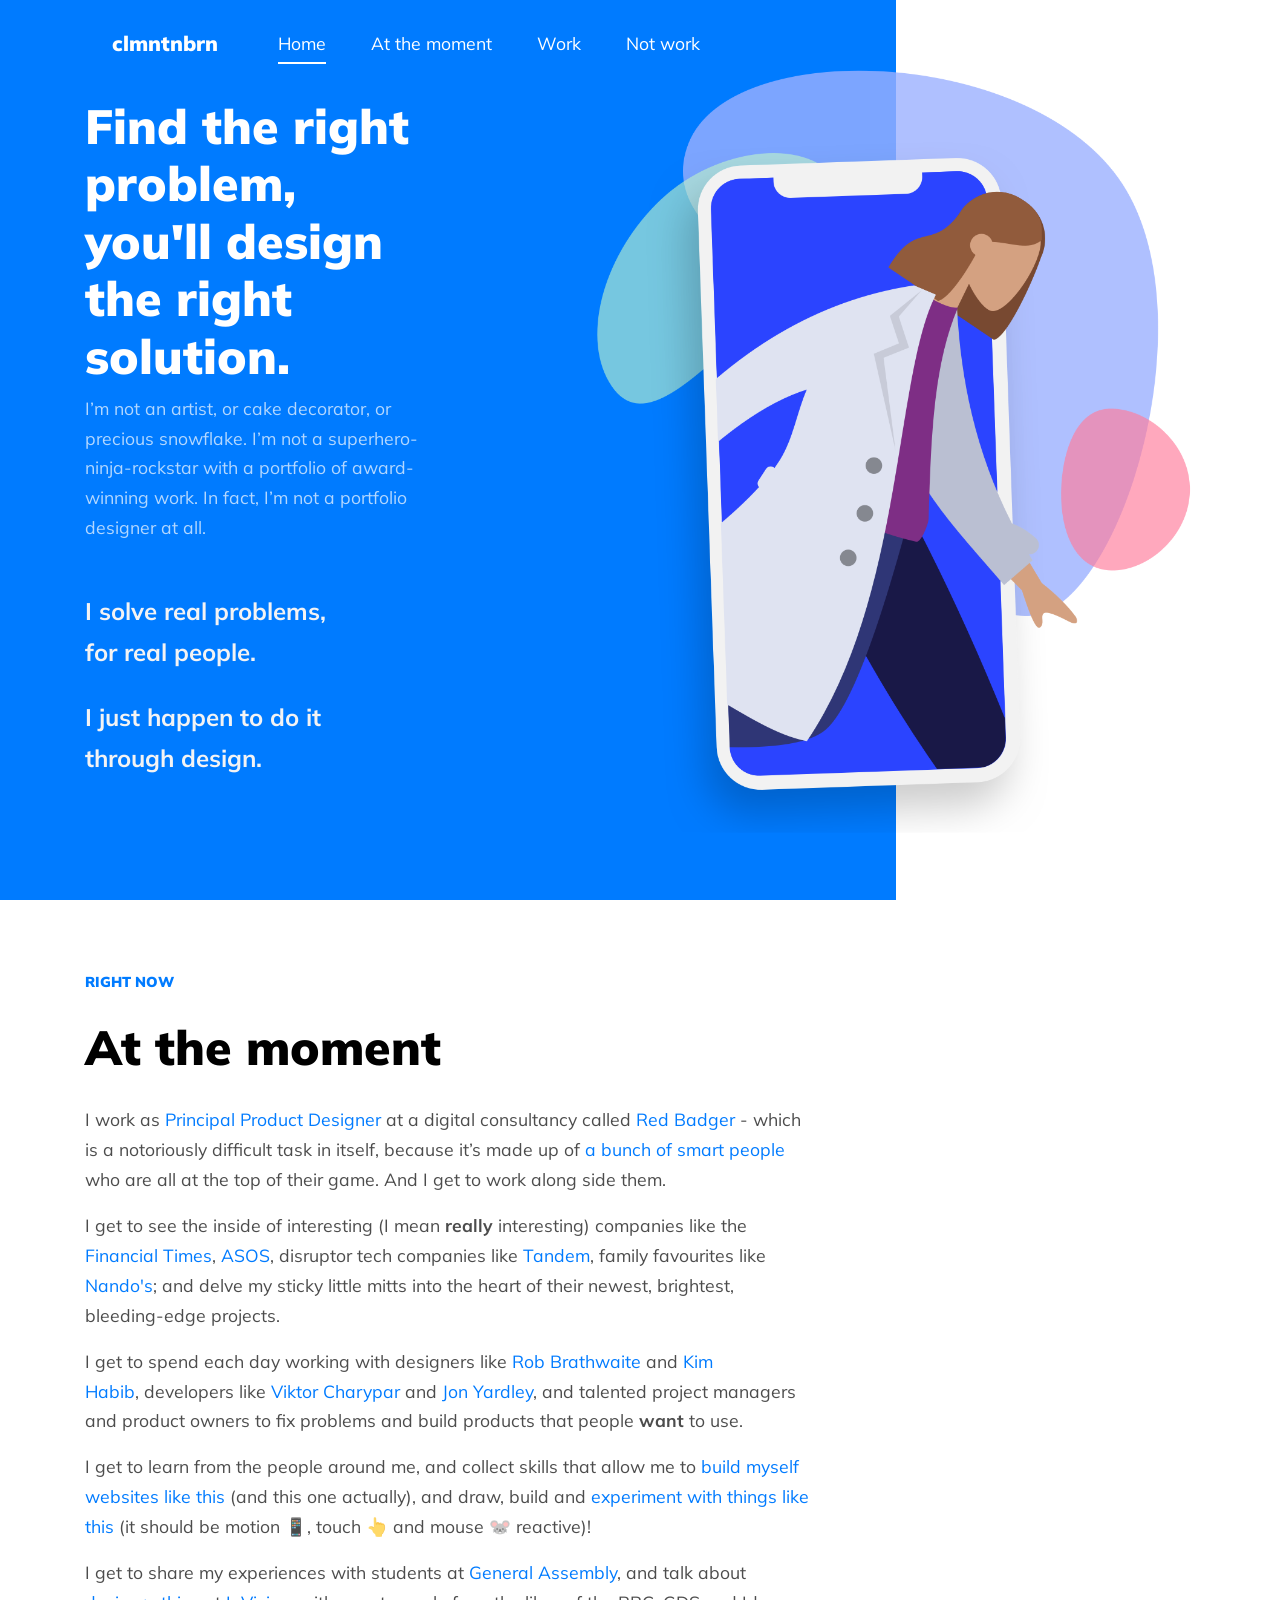
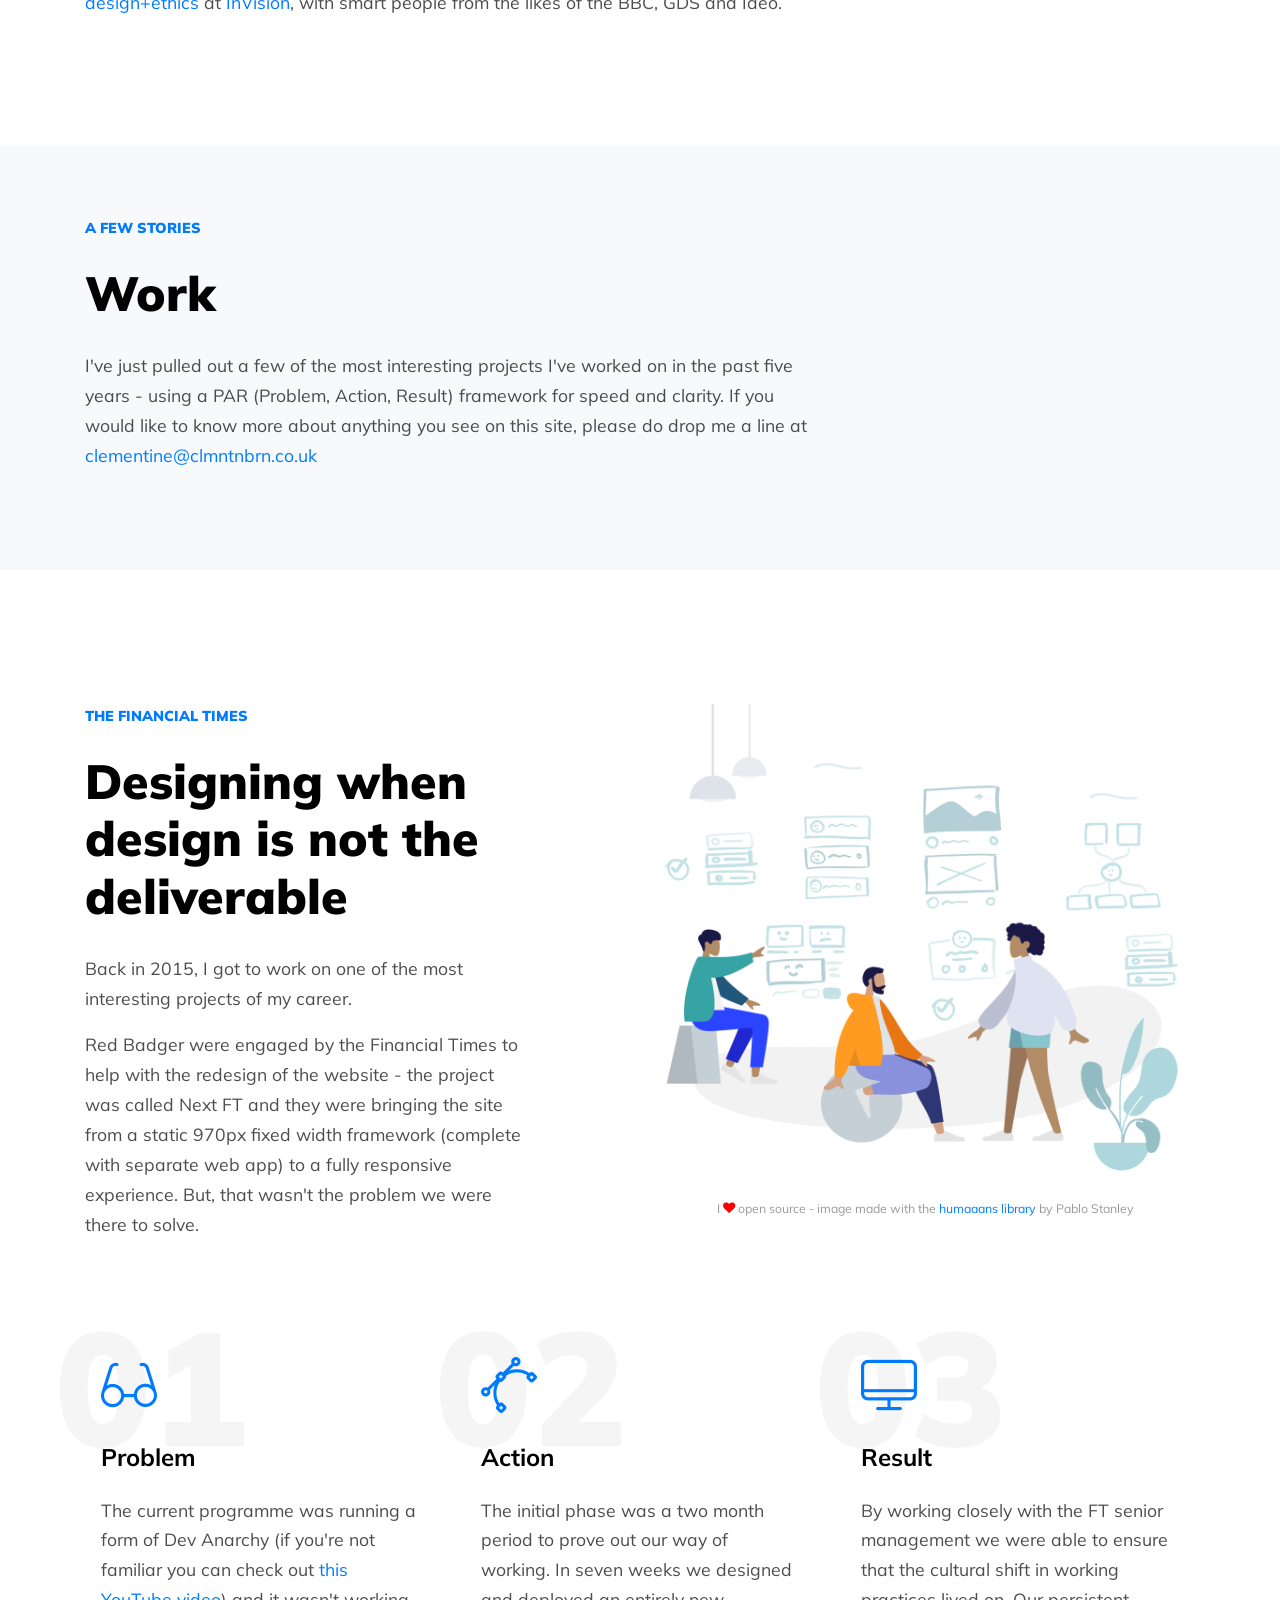
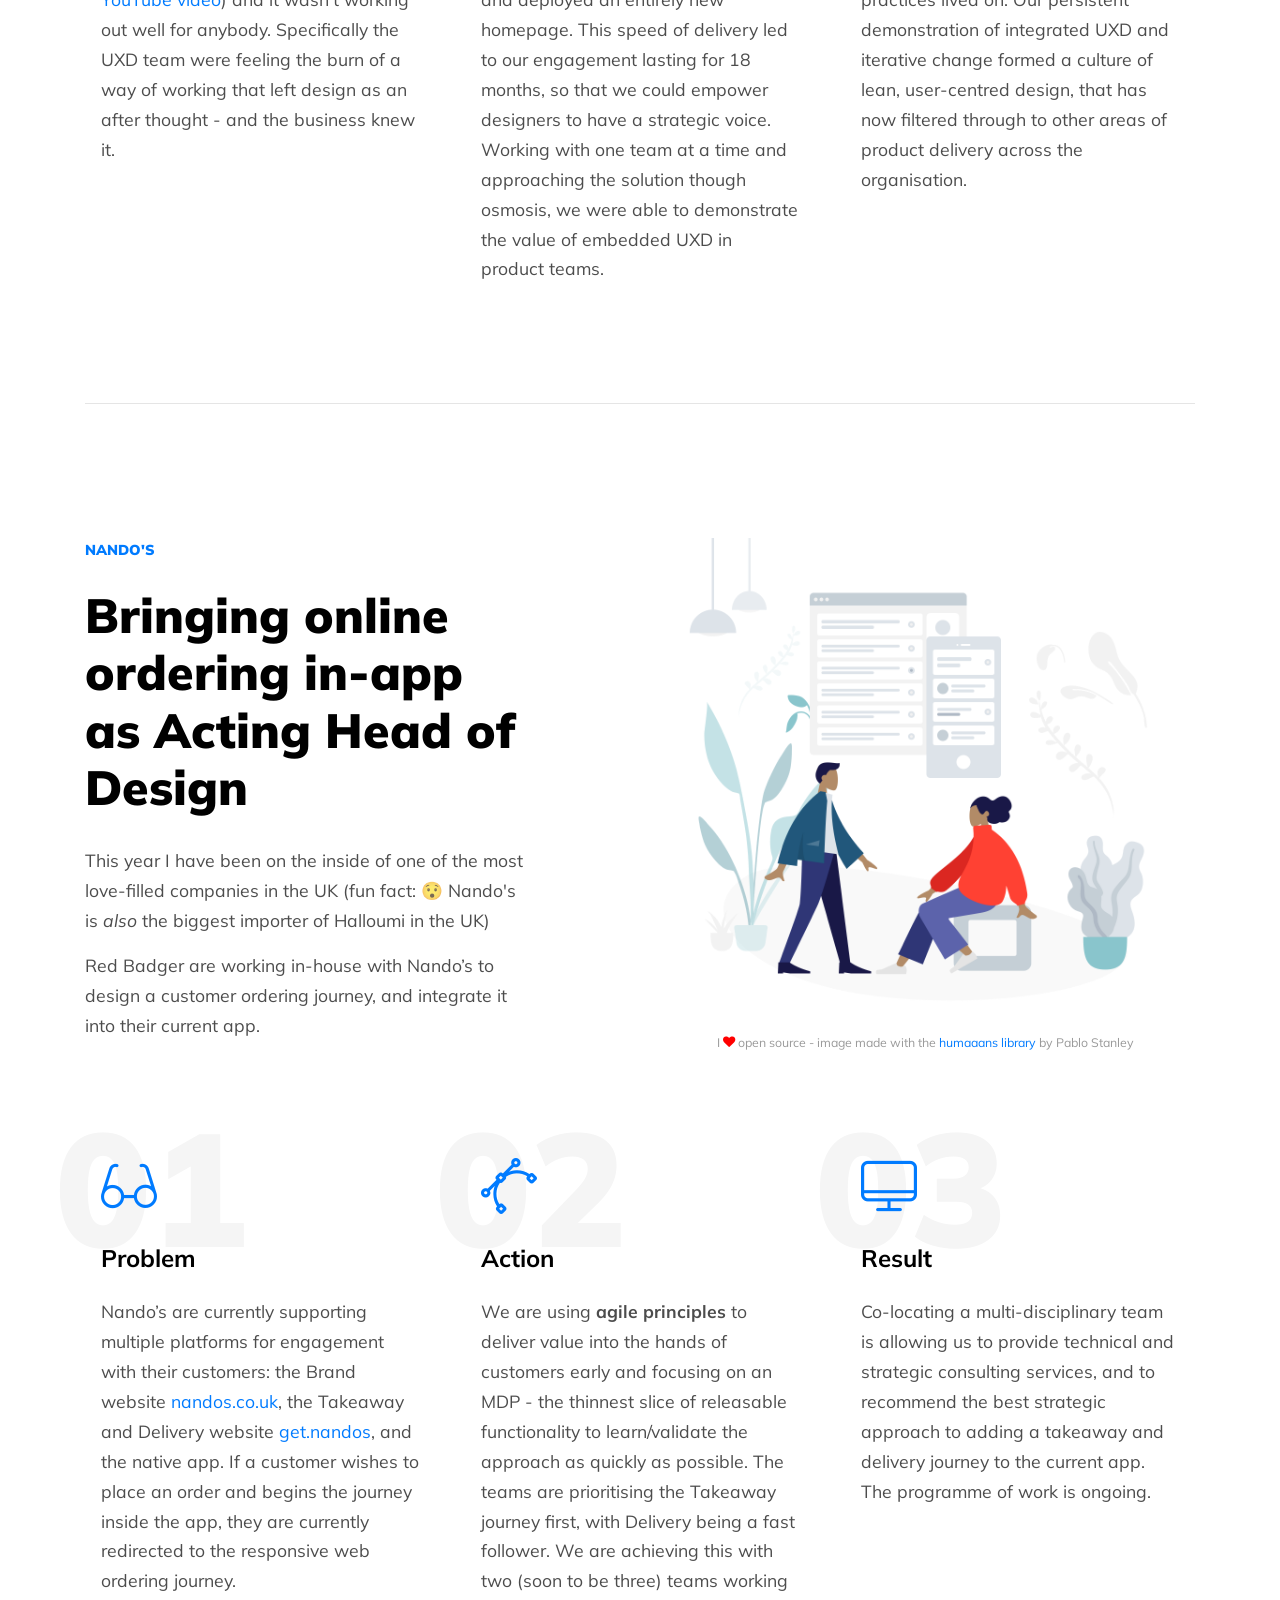
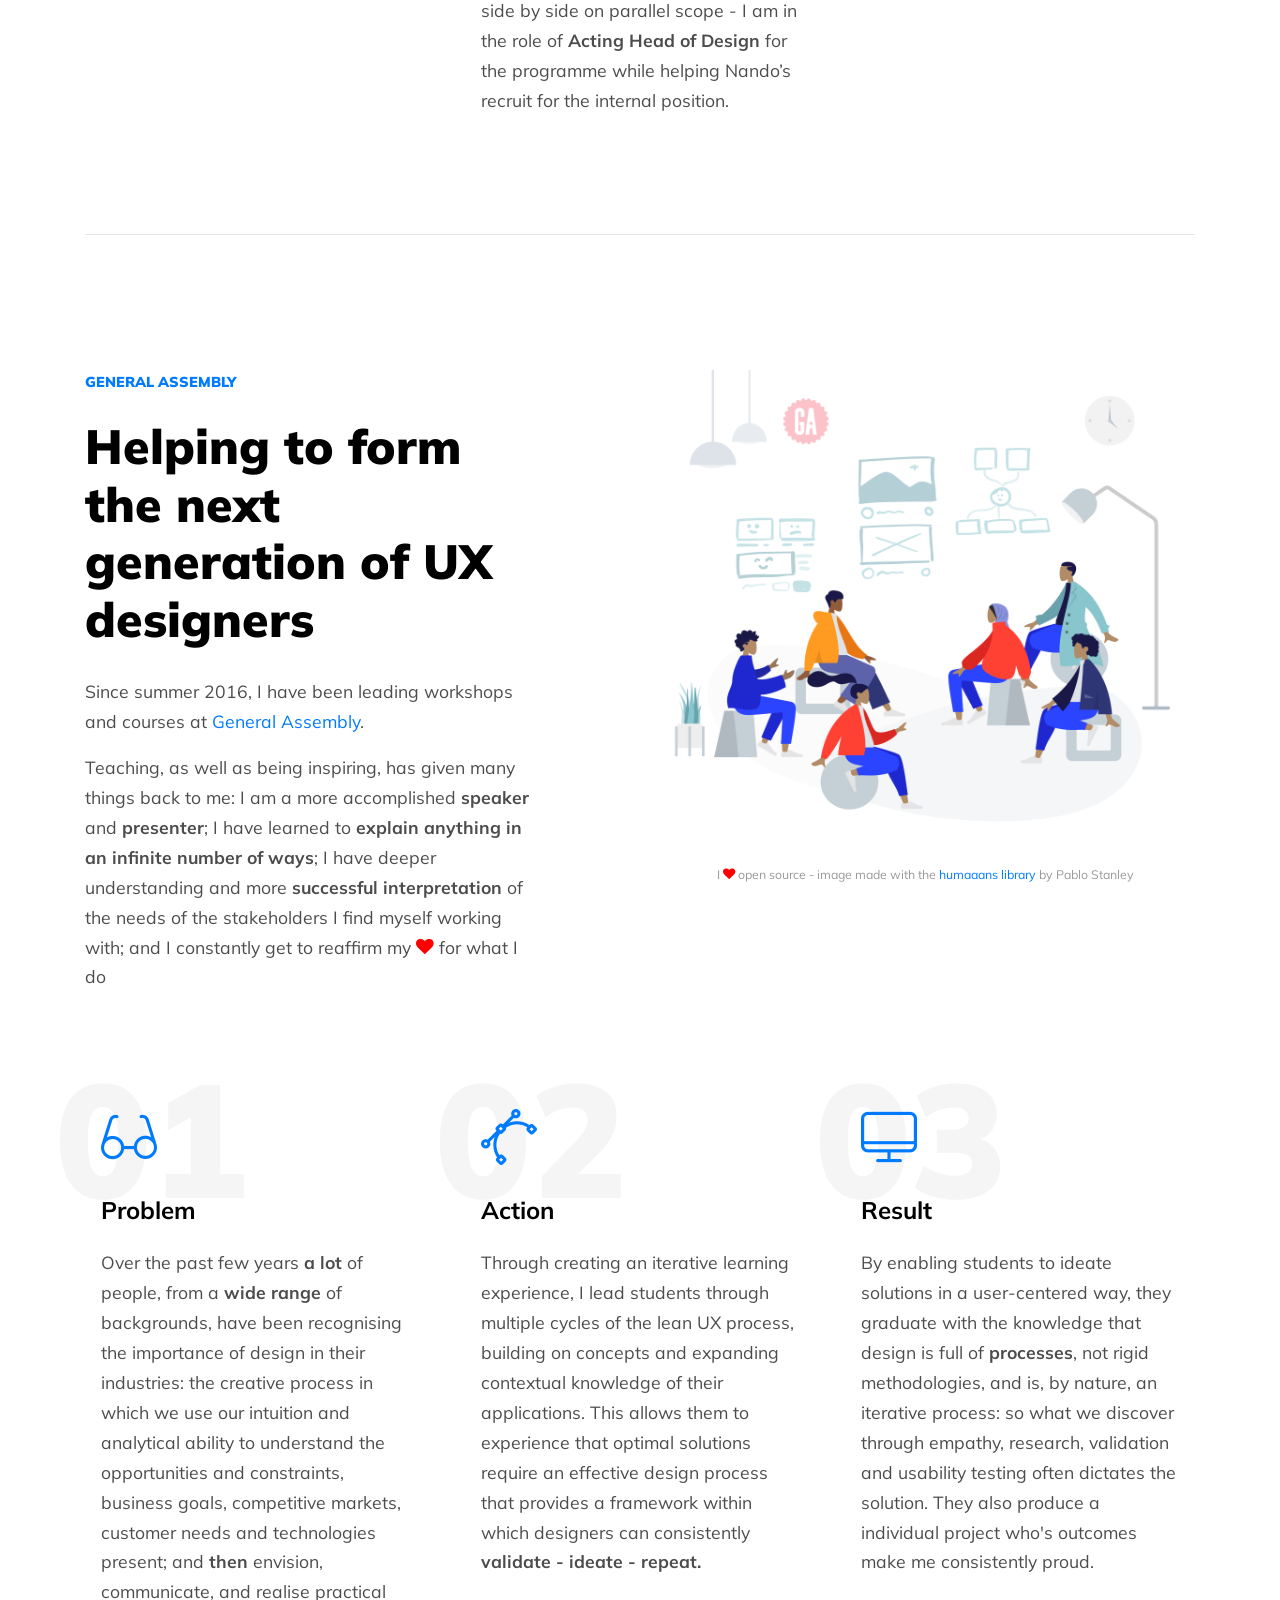
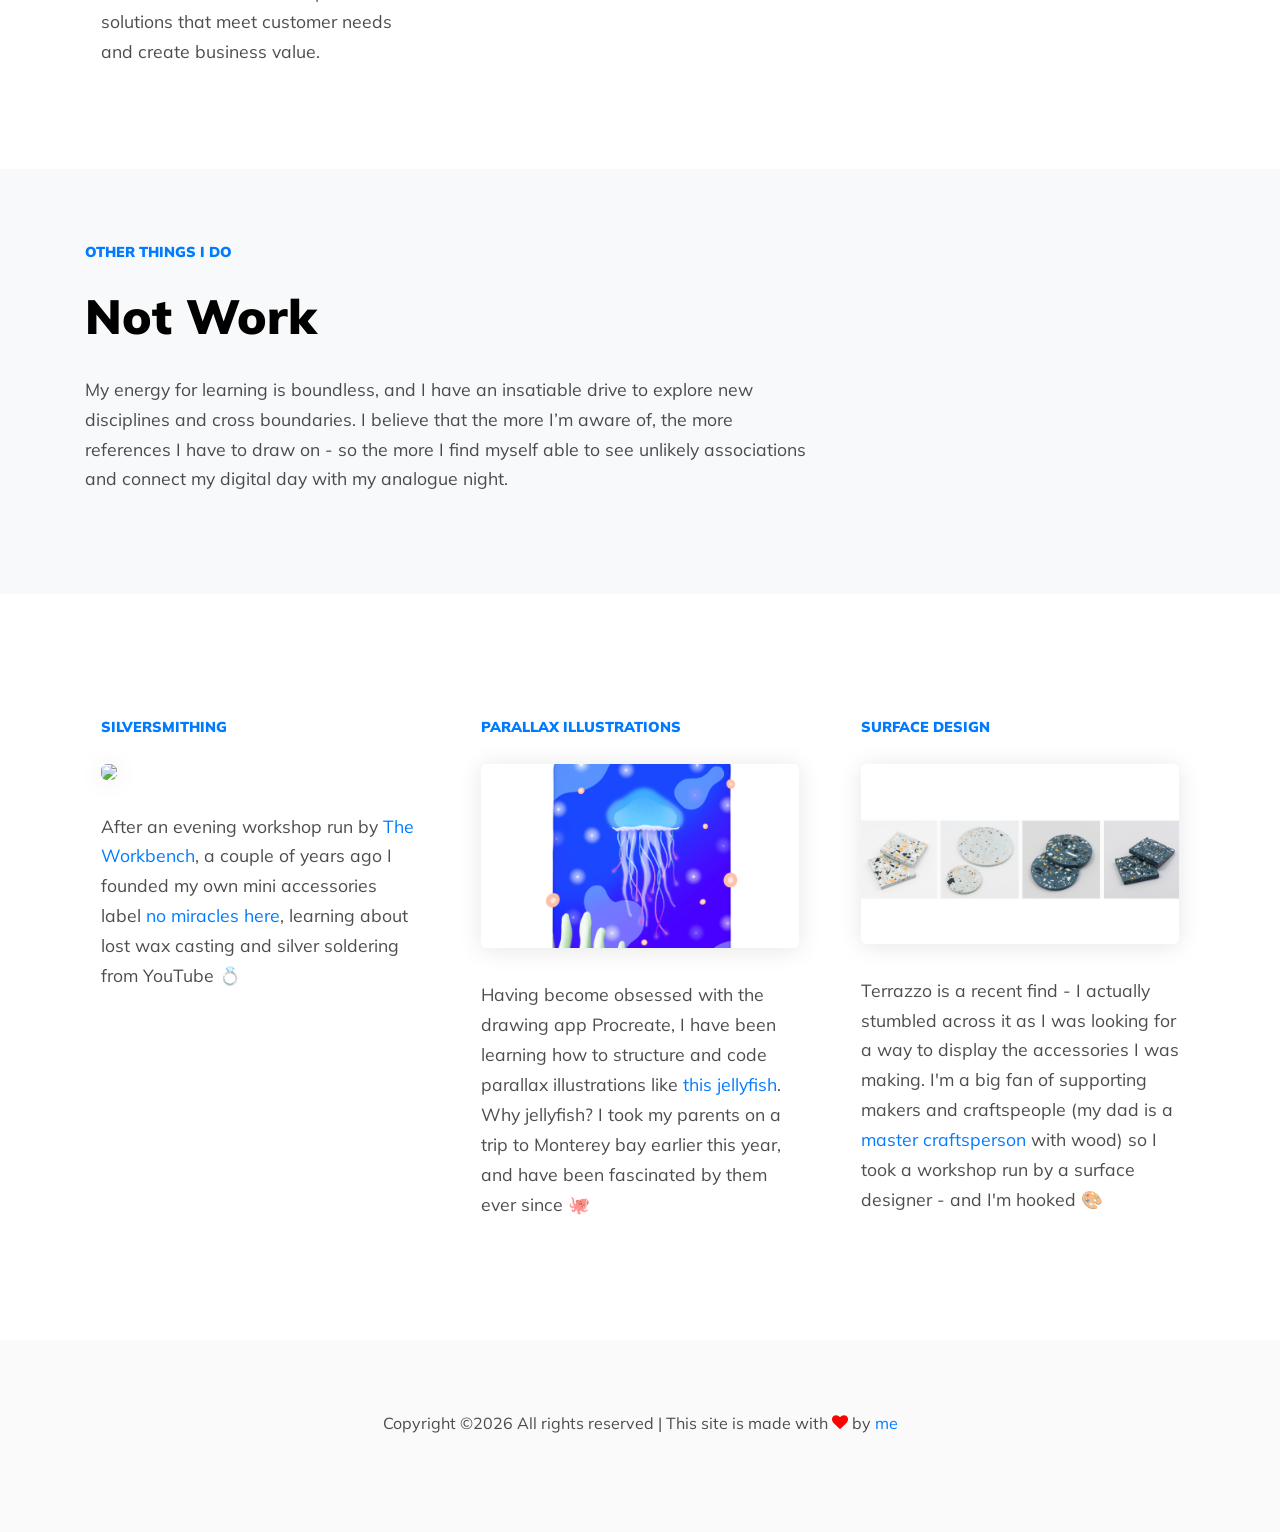
==== index.html @ 90e5dbf7 "Initial commit" ====
<!DOCTYPE html>
<html lang="en">
  <head>
    <title>Clementine Brown &mdash; Principal Product Designer</title>
    <meta charset="utf-8">
    <meta name="viewport" content="width=device-width, initial-scale=1, shrink-to-fit=no">
    
    <link rel="shortcut icon" type="image/png" href="/favicon.png"/>
    <link href="https://fonts.googleapis.com/css?family=Muli:300,400,700,900" rel="stylesheet">
    <link rel="stylesheet" href="fonts/icomoon/style.css">

    <link rel="stylesheet" href="css/bootstrap.min.css">
    <link rel="stylesheet" href="css/jquery-ui.css">
    <link rel="stylesheet" href="css/owl.carousel.min.css">
    <link rel="stylesheet" href="css/owl.theme.default.min.css">
    <link rel="stylesheet" href="css/owl.theme.default.min.css">

    <link rel="stylesheet" href="css/jquery.fancybox.min.css">

    <link rel="stylesheet" href="css/bootstrap-datepicker.css">

    <link rel="stylesheet" href="fonts/flaticon/font/flaticon.css">

    <link rel="stylesheet" href="css/aos.css">

    <link rel="stylesheet" href="css/style.css">
    
  </head>
  <body data-spy="scroll" data-target=".site-navbar-target" data-offset="300">
  
  <div class="site-wrap">

    <div class="site-mobile-menu site-navbar-target">
      <div class="site-mobile-menu-header">
        <div class="site-mobile-menu-close mt-3">
          <span class="icon-close2 js-menu-toggle"></span>
        </div>
      </div>
      <div class="site-mobile-menu-body"></div>
    </div>
   
    
    <header class="site-navbar py-4 js-sticky-header site-navbar-target" role="banner">
      
      <div class="container-fluid">
        <div class="d-flex align-items-center">
          <div class="site-logo"><a href="index.html">clmntnbrn</a></div>
          <div>
            <nav class="site-navigation position-relative text-right" role="navigation">
              <ul class="site-menu main-menu js-clone-nav mr-auto d-none d-lg-block">
                <li><a href="#home-section" class="nav-link">Home</a></li>
                <li><a href="#what-i-do-section" class="nav-link">At the moment</a></li>
                <li><a href="#work-section" class="nav-link">Work</a></li>
                <li><a href="#notwork-section" class="nav-link">Not work</a></li>
                <!-- <li><a href="#process-section" class="nav-link">Process</a></li>
                <li><a href="#services-section" class="nav-link">Services</a></li> -->
              </ul>
            </nav>
          </div>
          <div class="ml-auto">
            <!-- <nav class="site-navigation position-relative text-right" role="navigation">
              <ul class="site-menu main-menu site-menu-dark js-clone-nav mr-auto d-none d-lg-block">
                <li class="cta"><a href="#contact-section" class="nav-link"><span class="rounded border border-primary">Contact</span></a></li>
              </ul>
            </nav> -->
            <a href="#" class="d-inline-block d-lg-none site-menu-toggle js-menu-toggle text-black float-right"><span class="icon-menu h3"></span></a>
          </div>
        </div>
      </div>
      
    </header>

    <div class="intro-section" id="home-section">
      <div class="container">
        <div class="row align-items-center">
          <div class="col-lg-4 mr-auto" data-aos="fade-up">
            <h1>Find the right problem, you'll design the right solution.</h1>
            <p class="mb-5">I’m not an artist, or cake decorator, or precious snowflake. I’m not a superhero-ninja-rockstar with a portfolio of award-winning work. In fact, I’m not a portfolio designer at all.</p>
            <p class="sub-title">I solve real problems, <br>for real people.</p>
            <p class="sub-title">I just happen to do it <br>through design.</p>
            <!-- <p><a href="#" class="btn btn-outline-light py-3 px-5">Get Started</a></p> -->

          </div>
          <div class="col-lg-2 ml-auto"  data-aos="fade-up" data-aos-delay="100">
            <picture class="img-absolute">
              <source srcset="images/clementine_brown.png" media="(max-width: 600px)">
              <img src="images/clementine_brown.png" alt="Image" class="img-fluid">
              <!-- <p class="small">I <i class="icon-heart icon-heart-lemon" aria-hidden="true"></i> love open source - image made with the <a href="https://www.humaaans.com/" target="_blank">humaaans library</a> by Pablo Stanley</p> -->
            </picture>
          </div>
        </div>
      </div>
    </div>

<!-- END INTRO -->

<!-- WHAT I DO -->

    <div class="site-section site-section-end" id="what-i-do-section"">
      <div class="container">
        <div class="row">
          <div class="col-lg-8  mb-5">
              <span class="section-sub-title d-block">Right now</span>
              <h2 class="section-title">At the moment</h2>
              <p>I work as <a href="https://red-badger.com/people/clementine-brown" target="_blank"> Principal Product Designer</a> at a digital consultancy called <a href="http://red-badger.com" target="_blank">Red Badger</a> - which is a notoriously difficult task in itself, because it’s made up of <a href="http://red-badger.com/about-us/people/" target="_blank">a bunch of smart people</a> who are all at the top of their game. And I get to work along side them.</p>
                <p>I get to see the inside of interesting (I mean <strong>really</strong> interesting) companies like the <a href="http://m.ft.com" target="_blank">Financial Times</a>, <a href="http://www.asos.com" target="_blank">ASOS</a>, disruptor tech companies like <a href="https://tandem.co.uk" target="_blank">Tandem</a>, family favourites like<a href="https://nandos.co.uk" target="_blank"> Nando's</a>; and delve my sticky little mitts into the heart of their newest, brightest, bleeding-edge projects.</p>
                <p>I get to spend each day working with designers like <a href="https://red-badger.com/people/rob-brathwaite" target="_blank">Rob Brathwaite</a> and <a href="https://red-badger.com/people/kim-habib" target="_blank">Kim Habib</a>, developers like <a href="https://twitter.com/charypar" target="_blank">Viktor Charypar</a> and <a href="https://twitter.com/jonyardley" target="_blank">Jon Yardley</a>, and talented project managers and product owners to fix problems and build products that people <b>want</b> to use.</p>
                <p>I get to learn from the people around me, and collect skills that allow me to <a href="http://heartbreaklaunderette.co.uk" target="_blank">build myself websites like this</a> (and this one actually), and draw, build and <a href="http://clmntnbrn.github.io/Jellyfish/" target="_blank">experiment with things like this</a> (it should be motion 📱, touch 👆 and mouse 🐭 reactive)!</p>
                <p>I get to share my experiences with students at <a href="https://generalassemb.ly/instructors/clementine-brown/8763" target="_blank">General Assembly</a>, and talk about <a href="https://nvite.com/DesignPlus/ovl7ed" target="_blank">design+ethics</a> at <a href="http://invisionapp.com" target="_blank">InVision</a>, with smart people from the likes of the BBC, GDS and Ideo.</p>
                <!-- <p>But wait. No. You're right.</p>
                <p>There is no portfolio here.</p>
                <p>I <i>could</i> show you a picture of this card component, or that navigation system, this live news feed - but without the conversation of <i>why it was built this way</i>, or <i>how it was designed with React in mind</i>, or <i>how we managed this edge-case</i> - well, it’s all rather clean and shiny.</p>
                <p>And I want you to see the dirt under those manicured nails.</p> -->
            </div>
        </div>
      </div>

<!-- END WHAT I DO -->


<div class="site-section section-1 work-section-cb bg-light" id="work-section">
  <div class="container">
    <div class="row">
      <div class="col-lg-8 mb-5">
        <span class="section-sub-title d-block">A few stories</span>
        <h2 class="section-title">Work</h2>
        <p>I've just pulled out a few of the most interesting projects I've worked on in the past five years - using a PAR (Problem, Action, Result) framework for speed and clarity. If you would like to know more about anything you see on this site, please do drop me a line at <a href="mailto:clementine@clmntnbrn.co.uk?subject=Hello Clementine!" target="_blank">clementine@clmntnbrn.co.uk</a></p>
      </div>
    </div>
  </div> <!-- end container -->

  <!-- start carousel -->
  <!-- <div class="owl-carousel nonloop-block-13">
    
    <a class="work-thumb" href="images/ft_homepage.png" data-fancybox="gallery">
      <div class="work-text">
        <h3>Financial Times</h3>
        <span class="category">Adaptive redesign of a (very) old static site <br> for a media giant</span>
        </div>
        <img src="images/ft_homepage.png" alt="Image" class="img-fluid">
      </a> 
      
      <a class="work-thumb" href="images/nandos_app_order_menu.jpg" data-fancybox="gallery">
        <div class="work-text">
          <h3>Nando's</h3>
          <span class="category">Design and build of the order journey in <br>Nando's app</span>
          </div>
          <img src="images/nandos_app_order_menu.jpg" alt="Image" class="img-fluid">
        </a> 
        
        <a class="work-thumb" href="images/asos_my_account.png"  data-fancybox="gallery">
          <div class="work-text">
            <h3>Asos</h3>
            <span class="category">Responsive redesign of the My Account section</span>
          </div>
          <img src="images/asos_my_account.png" alt="Image" class="img-fluid">
        </a>
        
        <a class="work-thumb" href="images/tandem_app.png"  data-fancybox="gallery">
          <div class="work-text">
            <h3>Tandem bank</h3>
            <span class="category">Discovery phase for an in-app offering</span>
          </div>
          <img src="images/tandem_app.png" alt="Image" class="img-fluid">
        </a>
        
        <a class="work-thumb" href="images/pride_london.png"  data-fancybox="gallery">
          <div class="work-text">
            <h3>Pride London</h3>
            <span class="category">Full redesign and replatform for the festival app</span>
          </div>
          <img src="images/pride_london.png" alt="Image" class="img-fluid">
        </a>
        
      </div> end carousel -->
      
    </div>
    
    <!-- END WORK SECTION -->
    
    <!-- FINANCIAL TIMES -->
    
    <div class="site-section section-1">
      <div class="container">
        <div class="row">
          <div class="col-lg-5 mr-auto mb-5">
            <div class="mb-5">
              <p class="section-sub-title d-block">THE FINANCIAL TIMES</p>
              <h2 class="section-title">Designing when design is not the deliverable</h2>
              <p>Back in 2015, I got to work on one of the most interesting projects of my career.</p>
              <p>Red Badger were engaged by the Financial Times to help with the redesign of the website - the project was
                called Next FT and they were bringing the site from a static 970px fixed width framework (complete with
                separate web app) to a fully responsive experience. But, that wasn't the problem we were there to solve.
              </p>
            </div>
          </div> <!-- end col -->
    
          <div class="col-lg-6">
            <div class="image-absolute-box">
              <img src="images/financial-times-ideation.png" alt="Image" class="img-fluid">
              <p class="small">I <i class="icon-heart" aria-hidden="true"></i> open source - image made with the <a
                  href="https://www.humaaans.com/" target="_blank">humaaans library</a> by Pablo Stanley</p>
            </div>
          </div>
        </div> <!-- end row -->
    
        <div class="row">
          <div class="col-lg-4" data-aos="fade-up" data-aos-delay="">
            <div class="process p-3">
              <span class="number">01</span>
              <div>
                <span class="flaticon-glasses display-4 text-primary mb-4 d-inline-block"></span>
                <h3>Problem</h3>
                <p>The current programme was running a form of Dev Anarchy (if you're not familiar you can check out <a href="https://www.youtube.com/watch?v=uk-CF7klLdA" target="_blank">this YouTube video</a>) and it wasn't working out well for anybody. Specifically the UXD team were feeling the burn of a
                  way of working that left design as an after thought - and the business knew it. </p>
              </div>
            </div>
          </div>
    
          <div class="col-lg-4" data-aos="fade-up" data-aos-delay="100">
            <div class="process p-3">
              <span class="number">02</span>
              <div>
                <span class="flaticon-vector display-4 text-primary mb-4 d-inline-block"></span>
                <h3>Action</h3>
                <p>The initial phase was a two month period to prove out our way of working. In seven weeks we designed and
                  deployed an entirely new homepage. This speed of delivery led to our engagement lasting for 18 months, so
                  that we could empower designers to have a strategic voice. Working with one team at a time and approaching
                  the solution though osmosis, we were able to demonstrate the value of embedded UXD in product teams.</p>
              </div>
            </div>
          </div>
    
          <div class="col-lg-4" data-aos="fade-up" data-aos-delay="200">
            <div class="process p-3">
              <span class="number">03</span>
              <div>
                <span class="flaticon-monitor display-4 text-primary mb-4 d-inline-block"></span>
                <h3>Result</h3>
                <p>By working closely with the FT senior management we were able to ensure that the cultural shift in
                  working practices lived on. Our persistent demonstration of integrated UXD and iterative change formed a
                  culture of lean, user-centred design, that has now filtered through to other areas of product delivery
                  across the organisation.</p>
              </div>
            </div>
          </div>
        </div> <!-- end row -->
      </div> <!-- end container -->
    </div> <!-- end section -->
    
    <!-- END FINANCIAL TIMES -->
    <div class="container"> 
      <hr>
    </div>
     <!-- NANDO'S -->
    
     <div class="site-section section-1">
        <div class="container">
          <div class="row">
            <div class="col-lg-5 mr-auto mb-5">
              <div class="mb-5">
                <p class="section-sub-title d-block">NANDO'S</p>
                <h2 class="section-title">Bringing online ordering in-app as Acting Head of Design</h2>
                <p>This year I have been on the inside of one of the most love-filled companies in the UK (fun fact: 😯 Nando's is <i>also</i> the biggest importer of Halloumi in the UK)</p>
                <p>Red Badger are working in-house with Nando’s to design a customer ordering journey, and integrate it into their current app. </p>
              </div>
            </div> <!-- end col -->
      
            <div class="col-lg-6">
              <div class="image-absolute-box">
                <img src="images/nandos-web-to-app.png" alt="Image" class="img-fluid">
                <p class="small">I <i class="icon-heart" aria-hidden="true"></i> open source - image made with the <a
                    href="https://www.humaaans.com/" target="_blank">humaaans library</a> by Pablo Stanley</p>
              </div>
            </div>
          </div> <!-- end row -->
      
          <div class="row">
            <div class="col-lg-4" data-aos="fade-up" data-aos-delay="">
              <div class="process p-3">
                <span class="number">01</span>
                <div>
                  <span class="flaticon-glasses display-4 text-primary mb-4 d-inline-block"></span>
                  <h3>Problem</h3>
                  <p>Nando’s are currently supporting multiple platforms for engagement with their customers: the Brand website <a href="https://nandos.co.uk" target="_blank">nandos.co.uk</a>, the Takeaway and Delivery website <a href="https://nandos.co.uk" target="_blank">get.nandos</a>, and the native app. If a customer wishes to place an order and begins the journey inside the app, they are currently redirected to the responsive web ordering journey.</p>
                </div>
              </div>
            </div>
      
            <div class="col-lg-4" data-aos="fade-up" data-aos-delay="100">
              <div class="process p-3">
                <span class="number">02</span>
                <div>
                  <span class="flaticon-vector display-4 text-primary mb-4 d-inline-block"></span>
                  <h3>Action</h3>
                  <p>We are using <strong>agile principles</strong> to deliver value into the hands of customers early and focusing on an </strong>MDP</strong> - the thinnest slice of releasable functionality to learn/validate the approach as quickly as possible. The teams are prioritising the Takeaway journey first, with Delivery being a fast follower. We are achieving this with two (soon to be three) teams working side by side on parallel scope - I am in the role of <strong>Acting Head of Design</strong> for the programme while helping Nando’s recruit for the internal position.</p>
                </div>
              </div>
            </div>
      
            <div class="col-lg-4" data-aos="fade-up" data-aos-delay="200">
              <div class="process p-3">
                <span class="number">03</span>
                <div>
                  <span class="flaticon-monitor display-4 text-primary mb-4 d-inline-block"></span>
                  <h3>Result</h3>
                  <p>Co-locating a multi-disciplinary team is allowing us to provide technical and strategic consulting services, and to recommend the best strategic approach to adding a takeaway and delivery journey to the current app. The programme of work is ongoing.</p>
                </div>
              </div>
            </div>
          </div> <!-- end row -->
        </div> <!-- end container -->
      </div> <!-- end section -->
      
      <!-- END NANDO's -->


      <div class="container"> 
          <hr>
        </div>
         <!-- GA'S -->
        
         <div class="site-section section-1">
            <div class="container">
              <div class="row">
                <div class="col-lg-5 mr-auto mb-5">
                  <div class="mb-5">
                    <p class="section-sub-title d-block">GENERAL ASSEMBLY</p>
                    <h2 class="section-title">Helping to form the next generation of UX designers</h2>
                    <p>Since summer 2016, I have been leading workshops and courses at <a href="https://generalassemb.ly" target="_blank">General Assembly</a>. 
                      <p>Teaching, as well as being inspiring, has given many things back to me: I am a more accomplished <strong>speaker</strong> and <strong>presenter</strong>; I have learned to <strong>explain anything in an infinite number of ways</strong>; I have deeper understanding and more <strong>successful interpretation</strong> of the needs of the stakeholders I find myself working with; and I constantly get to reaffirm my <i class="icon-heart" aria-hidden="true"></i> for what I do</p>
                  </div>
                </div> <!-- end col -->
          
                <div class="col-lg-6">
                  <div class="image-absolute-box">
                    <img src="images/general-assembly.png" alt="Image" class="img-fluid">
                    <p class="small">I <i class="icon-heart" aria-hidden="true"></i> open source - image made with the <a
                        href="https://www.humaaans.com/" target="_blank">humaaans library</a> by Pablo Stanley</p>
                  </div>
                </div>
              </div> <!-- end row -->
          
              <div class="row">
                <div class="col-lg-4" data-aos="fade-up" data-aos-delay="">
                  <div class="process p-3">
                    <span class="number">01</span>
                    <div>
                      <span class="flaticon-glasses display-4 text-primary mb-4 d-inline-block"></span>
                      <h3>Problem</h3>
                      <p>Over the past few years <strong>a lot</strong> of people, from a <strong>wide range</strong> of backgrounds, have been recognising the importance of design in their industries: the creative process in which we use our intuition and analytical ability to understand the opportunities and constraints, business goals, competitive markets, customer needs and technologies present; and <strong>then</strong> envision, communicate, and realise practical solutions that meet customer needs and create business value.</p>
                    </div>
                  </div>
                </div>
          
                <div class="col-lg-4" data-aos="fade-up" data-aos-delay="100">
                  <div class="process p-3">
                    <span class="number">02</span>
                    <div>
                      <span class="flaticon-vector display-4 text-primary mb-4 d-inline-block"></span>
                      <h3>Action</h3>
                      <p>Through creating an iterative learning experience, I lead students through multiple cycles of the lean UX process, building on concepts and expanding contextual knowledge of their applications. This allows them to experience that optimal solutions require an effective design process that provides a framework within which designers can consistently <strong>validate - ideate - repeat.</strong></p>
                    </div>
                  </div>
                </div>
          
                <div class="col-lg-4" data-aos="fade-up" data-aos-delay="200">
                  <div class="process p-3">
                    <span class="number">03</span>
                    <div>
                      <span class="flaticon-monitor display-4 text-primary mb-4 d-inline-block"></span>
                      <h3>Result</h3>
                      <p>By enabling students to ideate solutions in a user-centered way, they graduate with the knowledge that design is full of <strong>processes</strong>, not rigid methodologies, and is, by nature, an iterative process: so what we discover through empathy, research, validation and usability testing often dictates the solution. They also produce a individual project who's outcomes make me consistently proud.</p>
                    </div>
                  </div>
                </div>
              </div> <!-- end row -->
            </div> <!-- end container -->
          </div> <!-- end section -->
          
          <!-- END GA's -->

    <!-- START NOTWORK SECTION -->

    <div class="site-section section-2 work-section-cb bg-light" id="notwork-section">
        <div class="container">
          <div class="row">
            <div class="col-lg-8 mb-5">
              <span class="section-sub-title d-block">Other things I do</span>
              <h2 class="section-title">Not Work</h2>
              <p>My energy for learning is boundless, and I have an insatiable drive to explore new disciplines and cross boundaries. I believe that the more I’m aware of, the more references I have to draw on - so the more I find myself able to see unlikely associations and connect my digital day with my analogue night. </p>
            </div>
          </div> <!-- end row -->
        </div> <!-- end container -->
    </div>

    <div class="site-section section-2 work-section-cb" id="notwork-section"></div>
        <div class="container">
          <div class="row">
              <div class="col-lg-4" data-aos="fade-up" data-aos-delay="">
                <div class="process p-3">
                  <div>
                    <span class="section-sub-title d-block">silversmithing</span>
                    <img src="images/no-miracles-here.png" class="img-fluid box-shadow">
                    <p>After an evening workshop run by <a href="https://www.theworkbenchlondon.com/" target="_blank">The Workbench</a>, a couple of years ago I founded my own mini accessories label <a href="https://nomiracleshere.co.uk" target="_blank">no miracles here</a>, learning about lost wax casting and silver soldering from YouTube 💍</p>
                  </div>
                </div>
              </div>
        
              <div class="col-lg-4" data-aos="fade-up" data-aos-delay="100">
                <div class="process p-3">
                  <div>
                      <span class="section-sub-title d-block">parallax illustrations</span>
                      <img src="images/jellyfish-parallax.png" class="img-fluid box-shadow">
                      <p>Having become obsessed with the drawing app Procreate, I have been learning how to structure and code parallax illustrations like <a href="https://clmntnbrn.github.io/Jellyfish/" target="_blank">this jellyfish</a>. Why jellyfish? I took my parents on a trip to Monterey bay earlier this year, and have been fascinated by them ever since 🐙</p>
                    </div>
                </div>
              </div>
        
              <div class="col-lg-4" data-aos="fade-up" data-aos-delay="200">
                <div class="process p-3">
                    <div>
                        <span class="section-sub-title d-block">surface design</span>
                        <img src="images/terrazzo.png" class="img-fluid box-shadow">
                        <p>Terrazzo is a recent find - I actually stumbled across it as I was looking for a way to display the accessories I was making. I'm a big fan of supporting makers and craftspeople (my dad is a <a href="http://feathercarver.co.uk" target="_blank">master craftsperson</a> with wood) so I took a workshop run by a surface designer - and I'm hooked 🎨</p>
                      </div>
                </div>
              </div>
            </div> <!-- end row -->
        </div> <!-- end container -->
      </div>
  
      <!-- END NOT WORK SECTION -->


     
    <footer class="footer-section text-center">  
      <div class="row">
        <div class="col-md-12">
          <div>
            <p>
              <!-- Link back to Colorlib can't be removed. Template is licensed under CC BY 3.0. -->
              Copyright &copy;<script>document.write(new Date().getFullYear());</script> All rights reserved | This site is made with <i class="icon-heart" aria-hidden="true"></i> by <a href="#home-section" class="mr-auto">me</a>
              <!-- Link back to Colorlib can't be removed. Template is licensed under CC BY 3.0. -->
            </p>
            <p class="footer-invis">
              <!-- Link back to Colorlib can't be removed. Template is licensed under CC BY 3.0. -->
              Copyright &copy;<script>document.write(new Date().getFullYear());</script> All rights reserved | This template is made with love by <a href="https://colorlib.com" target="_blank" >Colorlib</a>
              <!-- Link back to Colorlib can't be removed. Template is licensed under CC BY 3.0. -->
            </p>
          </div>
        </div>
      </div>
    </footer>

  
    
  </div> <!-- .site-wrap -->

  <script src="js/jquery-3.3.1.min.js"></script>
  <script src="js/jquery-migrate-3.0.1.min.js"></script>
  <script src="js/jquery-ui.js"></script>
  <script src="js/popper.min.js"></script>
  <script src="js/bootstrap.min.js"></script>
  <script src="js/owl.carousel.min.js"></script>
  <script src="js/jquery.stellar.min.js"></script>
  <script src="js/jquery.countdown.min.js"></script>
  <script src="js/bootstrap-datepicker.min.js"></script>
  <script src="js/jquery.easing.1.3.js"></script>
  <script src="js/aos.js"></script>
  <script src="js/jquery.fancybox.min.js"></script>
  <script src="js/jquery.sticky.js"></script>

  
  <script src="js/main.js"></script>
    
  </body>
</html>
---- fonts/icomoon/style.css ----
@font-face {
  font-family: 'icomoon';
  src:  url('fonts/icomoon.eot?10si43');
  src:  url('fonts/icomoon.eot?10si43#iefix') format('embedded-opentype'),
    url('fonts/icomoon.ttf?10si43') format('truetype'),
    url('fonts/icomoon.woff?10si43') format('woff'),
    url('fonts/icomoon.svg?10si43#icomoon') format('svg');
  font-weight: normal;
  font-style: normal;
}

[class^="icon-"], [class*=" icon-"] {
  /* use !important to prevent issues with browser extensions that change fonts */
  font-family: 'icomoon' !important;
  speak: none;
  font-style: normal;
  font-weight: normal;
  font-variant: normal;
  text-transform: none;
  line-height: 1;

  /* Better Font Rendering =========== */
  -webkit-font-smoothing: antialiased;
  -moz-osx-font-smoothing: grayscale;
}

.icon-asterisk:before {
  content: "\f069";
}
.icon-plus:before {
  content: "\f067";
}
.icon-question:before {
  content: "\f128";
}
.icon-minus:before {
  content: "\f068";
}
.icon-glass:before {
  content: "\f000";
}
.icon-music:before {
  content: "\f001";
}
.icon-search:before {
  content: "\f002";
}
.icon-envelope-o:before {
  content: "\f003";
}
.icon-heart:before {
  content: "\f004";
}
.icon-star:before {
  content: "\f005";
}
.icon-star-o:before {
  content: "\f006";
}
.icon-user:before {
  content: "\f007";
}
.icon-film:before {
  content: "\f008";
}
.icon-th-large:before {
  content: "\f009";
}
.icon-th:before {
  content: "\f00a";
}
.icon-th-list:before {
  content: "\f00b";
}
.icon-check:before {
  content: "\f00c";
}
.icon-close:before {
  content: "\f00d";
}
.icon-remove:before {
  content: "\f00d";
}
.icon-times:before {
  content: "\f00d";
}
.icon-search-plus:before {
  content: "\f00e";
}
.icon-search-minus:before {
  content: "\f010";
}
.icon-power-off:before {
  content: "\f011";
}
.icon-signal:before {
  content: "\f012";
}
.icon-cog:before {
  content: "\f013";
}
.icon-gear:before {
  content: "\f013";
}
.icon-trash-o:before {
  content: "\f014";
}
.icon-home:before {
  content: "\f015";
}
.icon-file-o:before {
  content: "\f016";
}
.icon-clock-o:before {
  content: "\f017";
}
.icon-road:before {
  content: "\f018";
}
.icon-download:before {
  content: "\f019";
}
.icon-arrow-circle-o-down:before {
  content: "\f01a";
}
.icon-arrow-circle-o-up:before {
  content: "\f01b";
}
.icon-inbox:before {
  content: "\f01c";
}
.icon-play-circle-o:before {
  content: "\f01d";
}
.icon-repeat:before {
  content: "\f01e";
}
.icon-rotate-right:before {
  content: "\f01e";
}
.icon-refresh:before {
  content: "\f021";
}
.icon-list-alt:before {
  content: "\f022";
}
.icon-lock:before {
  content: "\f023";
}
.icon-flag:before {
  content: "\f024";
}
.icon-headphones:before {
  content: "\f025";
}
.icon-volume-off:before {
  content: "\f026";
}
.icon-volume-down:before {
  content: "\f027";
}
.icon-volume-up:before {
  content: "\f028";
}
.icon-qrcode:before {
  content: "\f029";
}
.icon-barcode:before {
  content: "\f02a";
}
.icon-tag:before {
  content: "\f02b";
}
.icon-tags:before {
  content: "\f02c";
}
.icon-book:before {
  content: "\f02d";
}
.icon-bookmark:before {
  content: "\f02e";
}
.icon-print:before {
  content: "\f02f";
}
.icon-camera:before {
  content: "\f030";
}
.icon-font:before {
  content: "\f031";
}
.icon-bold:before {
  content: "\f032";
}
.icon-italic:before {
  content: "\f033";
}
.icon-text-height:before {
  content: "\f034";
}
.icon-text-width:before {
  content: "\f035";
}
.icon-align-left:before {
  content: "\f036";
}
.icon-align-center:before {
  content: "\f037";
}
.icon-align-right:before {
  content: "\f038";
}
.icon-align-justify:before {
  content: "\f039";
}
.icon-list:before {
  content: "\f03a";
}
.icon-dedent:before {
  content: "\f03b";
}
.icon-outdent:before {
  content: "\f03b";
}
.icon-indent:before {
  content: "\f03c";
}
.icon-video-camera:before {
  content: "\f03d";
}
.icon-image:before {
  content: "\f03e";
}
.icon-photo:before {
  content: "\f03e";
}
.icon-picture-o:before {
  content: "\f03e";
}
.icon-pencil:before {
  content: "\f040";
}
.icon-map-marker:before {
  content: "\f041";
}
.icon-adjust:before {
  content: "\f042";
}
.icon-tint:before {
  content: "\f043";
}
.icon-edit:before {
  content: "\f044";
}
.icon-pencil-square-o:before {
  content: "\f044";
}
.icon-share-square-o:before {
  content: "\f045";
}
.icon-check-square-o:before {
  content: "\f046";
}
.icon-arrows:before {
  content: "\f047";
}
.icon-step-backward:before {
  content: "\f048";
}
.icon-fast-backward:before {
  content: "\f049";
}
.icon-backward:before {
  content: "\f04a";
}
.icon-play:before {
  content: "\f04b";
}
.icon-pause:before {
  content: "\f04c";
}
.icon-stop:before {
  content: "\f04d";
}
.icon-forward:before {
  content: "\f04e";
}
.icon-fast-forward:before {
  content: "\f050";
}
.icon-step-forward:before {
  content: "\f051";
}
.icon-eject:before {
  content: "\f052";
}
.icon-chevron-left:before {
  content: "\f053";
}
.icon-chevron-right:before {
  content: "\f054";
}
.icon-plus-circle:before {
  content: "\f055";
}
.icon-minus-circle:before {
  content: "\f056";
}
.icon-times-circle:before {
  content: "\f057";
}
.icon-check-circle:before {
  content: "\f058";
}
.icon-question-circle:before {
  content: "\f059";
}
.icon-info-circle:before {
  content: "\f05a";
}
.icon-crosshairs:before {
  content: "\f05b";
}
.icon-times-circle-o:before {
  content: "\f05c";
}
.icon-check-circle-o:before {
  content: "\f05d";
}
.icon-ban:before {
  content: "\f05e";
}
.icon-arrow-left:before {
  content: "\f060";
}
.icon-arrow-right:before {
  content: "\f061";
}
.icon-arrow-up:before {
  content: "\f062";
}
.icon-arrow-down:before {
  content: "\f063";
}
.icon-mail-forward:before {
  content: "\f064";
}
.icon-share:before {
  content: "\f064";
}
.icon-expand:before {
  content: "\f065";
}
.icon-compress:before {
  content: "\f066";
}
.icon-exclamation-circle:before {
  content: "\f06a";
}
.icon-gift:before {
  content: "\f06b";
}
.icon-leaf:before {
  content: "\f06c";
}
.icon-fire:before {
  content: "\f06d";
}
.icon-eye:before {
  content: "\f06e";
}
.icon-eye-slash:before {
  content: "\f070";
}
.icon-exclamation-triangle:before {
  content: "\f071";
}
.icon-warning:before {
  content: "\f071";
}
.icon-plane:before {
  content: "\f072";
}
.icon-calendar:before {
  content: "\f073";
}
.icon-random:before {
  content: "\f074";
}
.icon-comment:before {
  content: "\f075";
}
.icon-magnet:before {
  content: "\f076";
}
.icon-chevron-up:before {
  content: "\f077";
}
.icon-chevron-down:before {
  content: "\f078";
}
.icon-retweet:before {
  content: "\f079";
}
.icon-shopping-cart:before {
  content: "\f07a";
}
.icon-folder:before {
  content: "\f07b";
}
.icon-folder-open:before {
  content: "\f07c";
}
.icon-arrows-v:before {
  content: "\f07d";
}
.icon-arrows-h:before {
  content: "\f07e";
}
.icon-bar-chart:before {
  content: "\f080";
}
.icon-bar-chart-o:before {
  content: "\f080";
}
.icon-twitter-square:before {
  content: "\f081";
}
.icon-facebook-square:before {
  content: "\f082";
}
.icon-camera-retro:before {
  content: "\f083";
}
.icon-key:before {
  content: "\f084";
}
.icon-cogs:before {
  content: "\f085";
}
.icon-gears:before {
  content: "\f085";
}
.icon-comments:before {
  content: "\f086";
}
.icon-thumbs-o-up:before {
  content: "\f087";
}
.icon-thumbs-o-down:before {
  content: "\f088";
}
.icon-star-half:before {
  content: "\f089";
}
.icon-heart-o:before {
  content: "\f08a";
}
.icon-sign-out:before {
  content: "\f08b";
}
.icon-linkedin-square:before {
  content: "\f08c";
}
.icon-thumb-tack:before {
  content: "\f08d";
}
.icon-external-link:before {
  content: "\f08e";
}
.icon-sign-in:before {
  content: "\f090";
}
.icon-trophy:before {
  content: "\f091";
}
.icon-github-square:before {
  content: "\f092";
}
.icon-upload:before {
  content: "\f093";
}
.icon-lemon-o:before {
  content: "\f094";
}
.icon-phone:before {
  content: "\f095";
}
.icon-square-o:before {
  content: "\f096";
}
.icon-bookmark-o:before {
  content: "\f097";
}
.icon-phone-square:before {
  content: "\f098";
}
.icon-twitter:before {
  content: "\f099";
}
.icon-facebook:before {
  content: "\f09a";
}
.icon-facebook-f:before {
  content: "\f09a";
}
.icon-github:before {
  content: "\f09b";
}
.icon-unlock:before {
  content: "\f09c";
}
.icon-credit-card:before {
  content: "\f09d";
}
.icon-feed:before {
  content: "\f09e";
}
.icon-rss:before {
  content: "\f09e";
}
.icon-hdd-o:before {
  content: "\f0a0";
}
.icon-bullhorn:before {
  content: "\f0a1";
}
.icon-bell-o:before {
  content: "\f0a2";
}
.icon-certificate:before {
  content: "\f0a3";
}
.icon-hand-o-right:before {
  content: "\f0a4";
}
.icon-hand-o-left:before {
  content: "\f0a5";
}
.icon-hand-o-up:before {
  content: "\f0a6";
}
.icon-hand-o-down:before {
  content: "\f0a7";
}
.icon-arrow-circle-left:before {
  content: "\f0a8";
}
.icon-arrow-circle-right:before {
  content: "\f0a9";
}
.icon-arrow-circle-up:before {
  content: "\f0aa";
}
.icon-arrow-circle-down:before {
  content: "\f0ab";
}
.icon-globe:before {
  content: "\f0ac";
}
.icon-wrench:before {
  content: "\f0ad";
}
.icon-tasks:before {
  content: "\f0ae";
}
.icon-filter:before {
  content: "\f0b0";
}
.icon-briefcase:before {
  content: "\f0b1";
}
.icon-arrows-alt:before {
  content: "\f0b2";
}
.icon-group:before {
  content: "\f0c0";
}
.icon-users:before {
  content: "\f0c0";
}
.icon-chain:before {
  content: "\f0c1";
}
.icon-link:before {
  content: "\f0c1";
}
.icon-cloud:before {
  content: "\f0c2";
}
.icon-flask:before {
  content: "\f0c3";
}
.icon-cut:before {
  content: "\f0c4";
}
.icon-scissors:before {
  content: "\f0c4";
}
.icon-copy:before {
  content: "\f0c5";
}
.icon-files-o:before {
  content: "\f0c5";
}
.icon-paperclip:before {
  content: "\f0c6";
}
.icon-floppy-o:before {
  content: "\f0c7";
}
.icon-save:before {
  content: "\f0c7";
}
.icon-square:before {
  content: "\f0c8";
}
.icon-bars:before {
  content: "\f0c9";
}
.icon-navicon:before {
  content: "\f0c9";
}
.icon-reorder:before {
  content: "\f0c9";
}
.icon-list-ul:before {
  content: "\f0ca";
}
.icon-list-ol:before {
  content: "\f0cb";
}
.icon-strikethrough:before {
  content: "\f0cc";
}
.icon-underline:before {
  content: "\f0cd";
}
.icon-table:before {
  content: "\f0ce";
}
.icon-magic:before {
  content: "\f0d0";
}
.icon-truck:before {
  content: "\f0d1";
}
.icon-pinterest:before {
  content: "\f0d2";
}
.icon-pinterest-square:before {
  content: "\f0d3";
}
.icon-google-plus-square:before {
  content: "\f0d4";
}
.icon-google-plus:before {
  content: "\f0d5";
}
.icon-money:before {
  content: "\f0d6";
}
.icon-caret-down:before {
  content: "\f0d7";
}
.icon-caret-up:before {
  content: "\f0d8";
}
.icon-caret-left:before {
  content: "\f0d9";
}
.icon-caret-right:before {
  content: "\f0da";
}
.icon-columns:before {
  content: "\f0db";
}
.icon-sort:before {
  content: "\f0dc";
}
.icon-unsorted:before {
  content: "\f0dc";
}
.icon-sort-desc:before {
  content: "\f0dd";
}
.icon-sort-down:before {
  content: "\f0dd";
}
.icon-sort-asc:before {
  content: "\f0de";
}
.icon-sort-up:before {
  content: "\f0de";
}
.icon-envelope:before {
  content: "\f0e0";
}
.icon-linkedin:before {
  content: "\f0e1";
}
.icon-rotate-left:before {
  content: "\f0e2";
}
.icon-undo:before {
  content: "\f0e2";
}
.icon-gavel:before {
  content: "\f0e3";
}
.icon-legal:before {
  content: "\f0e3";
}
.icon-dashboard:before {
  content: "\f0e4";
}
.icon-tachometer:before {
  content: "\f0e4";
}
.icon-comment-o:before {
  content: "\f0e5";
}
.icon-comments-o:before {
  content: "\f0e6";
}
.icon-bolt:before {
  content: "\f0e7";
}
.icon-flash:before {
  content: "\f0e7";
}
.icon-sitemap:before {
  content: "\f0e8";
}
.icon-umbrella:before {
  content: "\f0e9";
}
.icon-clipboard:before {
  content: "\f0ea";
}
.icon-paste:before {
  content: "\f0ea";
}
.icon-lightbulb-o:before {
  content: "\f0eb";
}
.icon-exchange:before {
  content: "\f0ec";
}
.icon-cloud-download:before {
  content: "\f0ed";
}
.icon-cloud-upload:before {
  content: "\f0ee";
}
.icon-user-md:before {
  content: "\f0f0";
}
.icon-stethoscope:before {
  content: "\f0f1";
}
.icon-suitcase:before {
  content: "\f0f2";
}
.icon-bell:before {
  content: "\f0f3";
}
.icon-coffee:before {
  content: "\f0f4";
}
.icon-cutlery:before {
  content: "\f0f5";
}
.icon-file-text-o:before {
  content: "\f0f6";
}
.icon-building-o:before {
  content: "\f0f7";
}
.icon-hospital-o:before {
  content: "\f0f8";
}
.icon-ambulance:before {
  content: "\f0f9";
}
.icon-medkit:before {
  content: "\f0fa";
}
.icon-fighter-jet:before {
  content: "\f0fb";
}
.icon-beer:before {
  content: "\f0fc";
}
.icon-h-square:before {
  content: "\f0fd";
}
.icon-plus-square:before {
  content: "\f0fe";
}
.icon-angle-double-left:before {
  content: "\f100";
}
.icon-angle-double-right:before {
  content: "\f101";
}
.icon-angle-double-up:before {
  content: "\f102";
}
.icon-angle-double-down:before {
  content: "\f103";
}
.icon-angle-left:before {
  content: "\f104";
}
.icon-angle-right:before {
  content: "\f105";
}
.icon-angle-up:before {
  content: "\f106";
}
.icon-angle-down:before {
  content: "\f107";
}
.icon-desktop:before {
  content: "\f108";
}
.icon-laptop:before {
  content: "\f109";
}
.icon-tablet:before {
  content: "\f10a";
}
.icon-mobile:before {
  content: "\f10b";
}
.icon-mobile-phone:before {
  content: "\f10b";
}
.icon-circle-o:before {
  content: "\f10c";
}
.icon-quote-left:before {
  content: "\f10d";
}
.icon-quote-right:before {
  content: "\f10e";
}
.icon-spinner:before {
  content: "\f110";
}
.icon-circle:before {
  content: "\f111";
}
.icon-mail-reply:before {
  content: "\f112";
}
.icon-reply:before {
  content: "\f112";
}
.icon-github-alt:before {
  content: "\f113";
}
.icon-folder-o:before {
  content: "\f114";
}
.icon-folder-open-o:before {
  content: "\f115";
}
.icon-smile-o:before {
  content: "\f118";
}
.icon-frown-o:before {
  content: "\f119";
}
.icon-meh-o:before {
  content: "\f11a";
}
.icon-gamepad:before {
  content: "\f11b";
}
.icon-keyboard-o:before {
  content: "\f11c";
}
.icon-flag-o:before {
  content: "\f11d";
}
.icon-flag-checkered:before {
  content: "\f11e";
}
.icon-terminal:before {
  content: "\f120";
}
.icon-code:before {
  content: "\f121";
}
.icon-mail-reply-all:before {
  content: "\f122";
}
.icon-reply-all:before {
  content: "\f122";
}
.icon-star-half-empty:before {
  content: "\f123";
}
.icon-star-half-full:before {
  content: "\f123";
}
.icon-star-half-o:before {
  content: "\f123";
}
.icon-location-arrow:before {
  content: "\f124";
}
.icon-crop:before {
  content: "\f125";
}
.icon-code-fork:before {
  content: "\f126";
}
.icon-chain-broken:before {
  content: "\f127";
}
.icon-unlink:before {
  content: "\f127";
}
.icon-info:before {
  content: "\f129";
}
.icon-exclamation:before {
  content: "\f12a";
}
.icon-superscript:before {
  content: "\f12b";
}
.icon-subscript:before {
  content: "\f12c";
}
.icon-eraser:before {
  content: "\f12d";
}
.icon-puzzle-piece:before {
  content: "\f12e";
}
.icon-microphone:before {
  content: "\f130";
}
.icon-microphone-slash:before {
  content: "\f131";
}
.icon-shield:before {
  content: "\f132";
}
.icon-calendar-o:before {
  content: "\f133";
}
.icon-fire-extinguisher:before {
  content: "\f134";
}
.icon-rocket:before {
  content: "\f135";
}
.icon-maxcdn:before {
  content: "\f136";
}
.icon-chevron-circle-left:before {
  content: "\f137";
}
.icon-chevron-circle-right:before {
  content: "\f138";
}
.icon-chevron-circle-up:before {
  content: "\f139";
}
.icon-chevron-circle-down:before {
  content: "\f13a";
}
.icon-html5:before {
  content: "\f13b";
}
.icon-css3:before {
  content: "\f13c";
}
.icon-anchor:before {
  content: "\f13d";
}
.icon-unlock-alt:before {
  content: "\f13e";
}
.icon-bullseye:before {
  content: "\f140";
}
.icon-ellipsis-h:before {
  content: "\f141";
}
.icon-ellipsis-v:before {
  content: "\f142";
}
.icon-rss-square:before {
  content: "\f143";
}
.icon-play-circle:before {
  content: "\f144";
}
.icon-ticket:before {
  content: "\f145";
}
.icon-minus-square:before {
  content: "\f146";
}
.icon-minus-square-o:before {
  content: "\f147";
}
.icon-level-up:before {
  content: "\f148";
}
.icon-level-down:before {
  content: "\f149";
}
.icon-check-square:before {
  content: "\f14a";
}
.icon-pencil-square:before {
  content: "\f14b";
}
.icon-external-link-square:before {
  content: "\f14c";
}
.icon-share-square:before {
  content: "\f14d";
}
.icon-compass:before {
  content: "\f14e";
}
.icon-caret-square-o-down:before {
  content: "\f150";
}
.icon-toggle-down:before {
  content: "\f150";
}
.icon-caret-square-o-up:before {
  content: "\f151";
}
.icon-toggle-up:before {
  content: "\f151";
}
.icon-caret-square-o-right:before {
  content: "\f152";
}
.icon-toggle-right:before {
  content: "\f152";
}
.icon-eur:before {
  content: "\f153";
}
.icon-euro:before {
  content: "\f153";
}
.icon-gbp:before {
  content: "\f154";
}
.icon-dollar:before {
  content: "\f155";
}
.icon-usd:before {
  content: "\f155";
}
.icon-inr:before {
  content: "\f156";
}
.icon-rupee:before {
  content: "\f156";
}
.icon-cny:before {
  content: "\f157";
}
.icon-jpy:before {
  content: "\f157";
}
.icon-rmb:before {
  content: "\f157";
}
.icon-yen:before {
  content: "\f157";
}
.icon-rouble:before {
  content: "\f158";
}
.icon-rub:before {
  content: "\f158";
}
.icon-ruble:before {
  content: "\f158";
}
.icon-krw:before {
  content: "\f159";
}
.icon-won:before {
  content: "\f159";
}
.icon-bitcoin:before {
  content: "\f15a";
}
.icon-btc:before {
  content: "\f15a";
}
.icon-file:before {
  content: "\f15b";
}
.icon-file-text:before {
  content: "\f15c";
}
.icon-sort-alpha-asc:before {
  content: "\f15d";
}
.icon-sort-alpha-desc:before {
  content: "\f15e";
}
.icon-sort-amount-asc:before {
  content: "\f160";
}
.icon-sort-amount-desc:before {
  content: "\f161";
}
.icon-sort-numeric-asc:before {
  content: "\f162";
}
.icon-sort-numeric-desc:before {
  content: "\f163";
}
.icon-thumbs-up:before {
  content: "\f164";
}
.icon-thumbs-down:before {
  content: "\f165";
}
.icon-youtube-square:before {
  content: "\f166";
}
.icon-youtube:before {
  content: "\f167";
}
.icon-xing:before {
  content: "\f168";
}
.icon-xing-square:before {
  content: "\f169";
}
.icon-youtube-play:before {
  content: "\f16a";
}
.icon-dropbox:before {
  content: "\f16b";
}
.icon-stack-overflow:before {
  content: "\f16c";
}
.icon-instagram:before {
  content: "\f16d";
}
.icon-flickr:before {
  content: "\f16e";
}
.icon-adn:before {
  content: "\f170";
}
.icon-bitbucket:before {
  content: "\f171";
}
.icon-bitbucket-square:before {
  content: "\f172";
}
.icon-tumblr:before {
  content: "\f173";
}
.icon-tumblr-square:before {
  content: "\f174";
}
.icon-long-arrow-down:before {
  content: "\f175";
}
.icon-long-arrow-up:before {
  content: "\f176";
}
.icon-long-arrow-left:before {
  content: "\f177";
}
.icon-long-arrow-right:before {
  content: "\f178";
}
.icon-apple:before {
  content: "\f179";
}
.icon-windows:before {
  content: "\f17a";
}
.icon-android:before {
  content: "\f17b";
}
.icon-linux:before {
  content: "\f17c";
}
.icon-dribbble:before {
  content: "\f17d";
}
.icon-skype:before {
  content: "\f17e";
}
.icon-foursquare:before {
  content: "\f180";
}
.icon-trello:before {
  content: "\f181";
}
.icon-female:before {
  content: "\f182";
}
.icon-male:before {
  content: "\f183";
}
.icon-gittip:before {
  content: "\f184";
}
.icon-gratipay:before {
  content: "\f184";
}
.icon-sun-o:before {
  content: "\f185";
}
.icon-moon-o:before {
  content: "\f186";
}
.icon-archive:before {
  content: "\f187";
}
.icon-bug:before {
  content: "\f188";
}
.icon-vk:before {
  content: "\f189";
}
.icon-weibo:before {
  content: "\f18a";
}
.icon-renren:before {
  content: "\f18b";
}
.icon-pagelines:before {
  content: "\f18c";
}
.icon-stack-exchange:before {
  content: "\f18d";
}
.icon-arrow-circle-o-right:before {
  content: "\f18e";
}
.icon-arrow-circle-o-left:before {
  content: "\f190";
}
.icon-caret-square-o-left:before {
  content: "\f191";
}
.icon-toggle-left:before {
  content: "\f191";
}
.icon-dot-circle-o:before {
  content: "\f192";
}
.icon-wheelchair:before {
  content: "\f193";
}
.icon-vimeo-square:before {
  content: "\f194";
}
.icon-try:before {
  content: "\f195";
}
.icon-turkish-lira:before {
  content: "\f195";
}
.icon-plus-square-o:before {
  content: "\f196";
}
.icon-space-shuttle:before {
  content: "\f197";
}
.icon-slack:before {
  content: "\f198";
}
.icon-envelope-square:before {
  content: "\f199";
}
.icon-wordpress:before {
  content: "\f19a";
}
.icon-openid:before {
  content: "\f19b";
}
.icon-bank:before {
  content: "\f19c";
}
.icon-institution:before {
  content: "\f19c";
}
.icon-university:before {
  content: "\f19c";
}
.icon-graduation-cap:before {
  content: "\f19d";
}
.icon-mortar-board:before {
  content: "\f19d";
}
.icon-yahoo:before {
  content: "\f19e";
}
.icon-google:before {
  content: "\f1a0";
}
.icon-reddit:before {
  content: "\f1a1";
}
.icon-reddit-square:before {
  content: "\f1a2";
}
.icon-stumbleupon-circle:before {
  content: "\f1a3";
}
.icon-stumbleupon:before {
  content: "\f1a4";
}
.icon-delicious:before {
  content: "\f1a5";
}
.icon-digg:before {
  content: "\f1a6";
}
.icon-pied-piper-pp:before {
  content: "\f1a7";
}
.icon-pied-piper-alt:before {
  content: "\f1a8";
}
.icon-drupal:before {
  content: "\f1a9";
}
.icon-joomla:before {
  content: "\f1aa";
}
.icon-language:before {
  content: "\f1ab";
}
.icon-fax:before {
  content: "\f1ac";
}
.icon-building:before {
  content: "\f1ad";
}
.icon-child:before {
  content: "\f1ae";
}
.icon-paw:before {
  content: "\f1b0";
}
.icon-spoon:before {
  content: "\f1b1";
}
.icon-cube:before {
  content: "\f1b2";
}
.icon-cubes:before {
  content: "\f1b3";
}
.icon-behance:before {
  content: "\f1b4";
}
.icon-behance-square:before {
  content: "\f1b5";
}
.icon-steam:before {
  content: "\f1b6";
}
.icon-steam-square:before {
  content: "\f1b7";
}
.icon-recycle:before {
  content: "\f1b8";
}
.icon-automobile:before {
  content: "\f1b9";
}
.icon-car:before {
  content: "\f1b9";
}
.icon-cab:before {
  content: "\f1ba";
}
.icon-taxi:before {
  content: "\f1ba";
}
.icon-tree:before {
  content: "\f1bb";
}
.icon-spotify:before {
  content: "\f1bc";
}
.icon-deviantart:before {
  content: "\f1bd";
}
.icon-soundcloud:before {
  content: "\f1be";
}
.icon-database:before {
  content: "\f1c0";
}
.icon-file-pdf-o:before {
  content: "\f1c1";
}
.icon-file-word-o:before {
  content: "\f1c2";
}
.icon-file-excel-o:before {
  content: "\f1c3";
}
.icon-file-powerpoint-o:before {
  content: "\f1c4";
}
.icon-file-image-o:before {
  content: "\f1c5";
}
.icon-file-photo-o:before {
  content: "\f1c5";
}
.icon-file-picture-o:before {
  content: "\f1c5";
}
.icon-file-archive-o:before {
  content: "\f1c6";
}
.icon-file-zip-o:before {
  content: "\f1c6";
}
.icon-file-audio-o:before {
  content: "\f1c7";
}
.icon-file-sound-o:before {
  content: "\f1c7";
}
.icon-file-movie-o:before {
  content: "\f1c8";
}
.icon-file-video-o:before {
  content: "\f1c8";
}
.icon-file-code-o:before {
  content: "\f1c9";
}
.icon-vine:before {
  content: "\f1ca";
}
.icon-codepen:before {
  content: "\f1cb";
}
.icon-jsfiddle:before {
  content: "\f1cc";
}
.icon-life-bouy:before {
  content: "\f1cd";
}
.icon-life-buoy:before {
  content: "\f1cd";
}
.icon-life-ring:before {
  content: "\f1cd";
}
.icon-life-saver:before {
  content: "\f1cd";
}
.icon-support:before {
  content: "\f1cd";
}
.icon-circle-o-notch:before {
  content: "\f1ce";
}
.icon-ra:before {
  content: "\f1d0";
}
.icon-rebel:before {
  content: "\f1d0";
}
.icon-resistance:before {
  content: "\f1d0";
}
.icon-empire:before {
  content: "\f1d1";
}
.icon-ge:before {
  content: "\f1d1";
}
.icon-git-square:before {
  content: "\f1d2";
}
.icon-git:before {
  content: "\f1d3";
}
.icon-hacker-news:before {
  content: "\f1d4";
}
.icon-y-combinator-square:before {
  content: "\f1d4";
}
.icon-yc-square:before {
  content: "\f1d4";
}
.icon-tencent-weibo:before {
  content: "\f1d5";
}
.icon-qq:before {
  content: "\f1d6";
}
.icon-wechat:before {
  content: "\f1d7";
}
.icon-weixin:before {
  content: "\f1d7";
}
.icon-paper-plane:before {
  content: "\f1d8";
}
.icon-send:before {
  content: "\f1d8";
}
.icon-paper-plane-o:before {
  content: "\f1d9";
}
.icon-send-o:before {
  content: "\f1d9";
}
.icon-history:before {
  content: "\f1da";
}
.icon-circle-thin:before {
  content: "\f1db";
}
.icon-header:before {
  content: "\f1dc";
}
.icon-paragraph:before {
  content: "\f1dd";
}
.icon-sliders:before {
  content: "\f1de";
}
.icon-share-alt:before {
  content: "\f1e0";
}
.icon-share-alt-square:before {
  content: "\f1e1";
}
.icon-bomb:before {
  content: "\f1e2";
}
.icon-futbol-o:before {
  content: "\f1e3";
}
.icon-soccer-ball-o:before {
  content: "\f1e3";
}
.icon-tty:before {
  content: "\f1e4";
}
.icon-binoculars:before {
  content: "\f1e5";
}
.icon-plug:before {
  content: "\f1e6";
}
.icon-slideshare:before {
  content: "\f1e7";
}
.icon-twitch:before {
  content: "\f1e8";
}
.icon-yelp:before {
  content: "\f1e9";
}
.icon-newspaper-o:before {
  content: "\f1ea";
}
.icon-wifi:before {
  content: "\f1eb";
}
.icon-calculator:before {
  content: "\f1ec";
}
.icon-paypal:before {
  content: "\f1ed";
}
.icon-google-wallet:before {
  content: "\f1ee";
}
.icon-cc-visa:before {
  content: "\f1f0";
}
.icon-cc-mastercard:before {
  content: "\f1f1";
}
.icon-cc-discover:before {
  content: "\f1f2";
}
.icon-cc-amex:before {
  content: "\f1f3";
}
.icon-cc-paypal:before {
  content: "\f1f4";
}
.icon-cc-stripe:before {
  content: "\f1f5";
}
.icon-bell-slash:before {
  content: "\f1f6";
}
.icon-bell-slash-o:before {
  content: "\f1f7";
}
.icon-trash:before {
  content: "\f1f8";
}
.icon-copyright:before {
  content: "\f1f9";
}
.icon-at:before {
  content: "\f1fa";
}
.icon-eyedropper:before {
  content: "\f1fb";
}
.icon-paint-brush:before {
  content: "\f1fc";
}
.icon-birthday-cake:before {
  content: "\f1fd";
}
.icon-area-chart:before {
  content: "\f1fe";
}
.icon-pie-chart:before {
  content: "\f200";
}
.icon-line-chart:before {
  content: "\f201";
}
.icon-lastfm:before {
  content: "\f202";
}
.icon-lastfm-square:before {
  content: "\f203";
}
.icon-toggle-off:before {
  content: "\f204";
}
.icon-toggle-on:before {
  content: "\f205";
}
.icon-bicycle:before {
  content: "\f206";
}
.icon-bus:before {
  content: "\f207";
}
.icon-ioxhost:before {
  content: "\f208";
}
.icon-angellist:before {
  content: "\f209";
}
.icon-cc:before {
  content: "\f20a";
}
.icon-ils:before {
  content: "\f20b";
}
.icon-shekel:before {
  content: "\f20b";
}
.icon-sheqel:before {
  content: "\f20b";
}
.icon-meanpath:before {
  content: "\f20c";
}
.icon-buysellads:before {
  content: "\f20d";
}
.icon-connectdevelop:before {
  content: "\f20e";
}
.icon-dashcube:before {
  content: "\f210";
}
.icon-forumbee:before {
  content: "\f211";
}
.icon-leanpub:before {
  content: "\f212";
}
.icon-sellsy:before {
  content: "\f213";
}
.icon-shirtsinbulk:before {
  content: "\f214";
}
.icon-simplybuilt:before {
  content: "\f215";
}
.icon-skyatlas:before {
  content: "\f216";
}
.icon-cart-plus:before {
  content: "\f217";
}
.icon-cart-arrow-down:before {
  content: "\f218";
}
.icon-diamond:before {
  content: "\f219";
}
.icon-ship:before {
  content: "\f21a";
}
.icon-user-secret:before {
  content: "\f21b";
}
.icon-motorcycle:before {
  content: "\f21c";
}
.icon-street-view:before {
  content: "\f21d";
}
.icon-heartbeat:before {
  content: "\f21e";
}
.icon-venus:before {
  content: "\f221";
}
.icon-mars:before {
  content: "\f222";
}
.icon-mercury:before {
  content: "\f223";
}
.icon-intersex:before {
  content: "\f224";
}
.icon-transgender:before {
  content: "\f224";
}
.icon-transgender-alt:before {
  content: "\f225";
}
.icon-venus-double:before {
  content: "\f226";
}
.icon-mars-double:before {
  content: "\f227";
}
.icon-venus-mars:before {
  content: "\f228";
}
.icon-mars-stroke:before {
  content: "\f229";
}
.icon-mars-stroke-v:before {
  content: "\f22a";
}
.icon-mars-stroke-h:before {
  content: "\f22b";
}
.icon-neuter:before {
  content: "\f22c";
}
.icon-genderless:before {
  content: "\f22d";
}
.icon-facebook-official:before {
  content: "\f230";
}
.icon-pinterest-p:before {
  content: "\f231";
}
.icon-whatsapp:before {
  content: "\f232";
}
.icon-server:before {
  content: "\f233";
}
.icon-user-plus:before {
  content: "\f234";
}
.icon-user-times:before {
  content: "\f235";
}
.icon-bed:before {
  content: "\f236";
}
.icon-hotel:before {
  content: "\f236";
}
.icon-viacoin:before {
  content: "\f237";
}
.icon-train:before {
  content: "\f238";
}
.icon-subway:before {
  content: "\f239";
}
.icon-medium:before {
  content: "\f23a";
}
.icon-y-combinator:before {
  content: "\f23b";
}
.icon-yc:before {
  content: "\f23b";
}
.icon-optin-monster:before {
  content: "\f23c";
}
.icon-opencart:before {
  content: "\f23d";
}
.icon-expeditedssl:before {
  content: "\f23e";
}
.icon-battery:before {
  content: "\f240";
}
.icon-battery-4:before {
  content: "\f240";
}
.icon-battery-full:before {
  content: "\f240";
}
.icon-battery-3:before {
  content: "\f241";
}
.icon-battery-three-quarters:before {
  content: "\f241";
}
.icon-battery-2:before {
  content: "\f242";
}
.icon-battery-half:before {
  content: "\f242";
}
.icon-battery-1:before {
  content: "\f243";
}
.icon-battery-quarter:before {
  content: "\f243";
}
.icon-battery-0:before {
  content: "\f244";
}
.icon-battery-empty:before {
  content: "\f244";
}
.icon-mouse-pointer:before {
  content: "\f245";
}
.icon-i-cursor:before {
  content: "\f246";
}
.icon-object-group:before {
  content: "\f247";
}
.icon-object-ungroup:before {
  content: "\f248";
}
.icon-sticky-note:before {
  content: "\f249";
}
.icon-sticky-note-o:before {
  content: "\f24a";
}
.icon-cc-jcb:before {
  content: "\f24b";
}
.icon-cc-diners-club:before {
  content: "\f24c";
}
.icon-clone:before {
  content: "\f24d";
}
.icon-balance-scale:before {
  content: "\f24e";
}
.icon-hourglass-o:before {
  content: "\f250";
}
.icon-hourglass-1:before {
  content: "\f251";
}
.icon-hourglass-start:before {
  content: "\f251";
}
.icon-hourglass-2:before {
  content: "\f252";
}
.icon-hourglass-half:before {
  content: "\f252";
}
.icon-hourglass-3:before {
  content: "\f253";
}
.icon-hourglass-end:before {
  content: "\f253";
}
.icon-hourglass:before {
  content: "\f254";
}
.icon-hand-grab-o:before {
  content: "\f255";
}
.icon-hand-rock-o:before {
  content: "\f255";
}
.icon-hand-paper-o:before {
  content: "\f256";
}
.icon-hand-stop-o:before {
  content: "\f256";
}
.icon-hand-scissors-o:before {
  content: "\f257";
}
.icon-hand-lizard-o:before {
  content: "\f258";
}
.icon-hand-spock-o:before {
  content: "\f259";
}
.icon-hand-pointer-o:before {
  content: "\f25a";
}
.icon-hand-peace-o:before {
  content: "\f25b";
}
.icon-trademark:before {
  content: "\f25c";
}
.icon-registered:before {
  content: "\f25d";
}
.icon-creative-commons:before {
  content: "\f25e";
}
.icon-gg:before {
  content: "\f260";
}
.icon-gg-circle:before {
  content: "\f261";
}
.icon-tripadvisor:before {
  content: "\f262";
}
.icon-odnoklassniki:before {
  content: "\f263";
}
.icon-odnoklassniki-square:before {
  content: "\f264";
}
.icon-get-pocket:before {
  content: "\f265";
}
.icon-wikipedia-w:before {
  content: "\f266";
}
.icon-safari:before {
  content: "\f267";
}
.icon-chrome:before {
  content: "\f268";
}
.icon-firefox:before {
  content: "\f269";
}
.icon-opera:before {
  content: "\f26a";
}
.icon-internet-explorer:before {
  content: "\f26b";
}
.icon-television:before {
  content: "\f26c";
}
.icon-tv:before {
  content: "\f26c";
}
.icon-contao:before {
  content: "\f26d";
}
.icon-500px:before {
  content: "\f26e";
}
.icon-amazon:before {
  content: "\f270";
}
.icon-calendar-plus-o:before {
  content: "\f271";
}
.icon-calendar-minus-o:before {
  content: "\f272";
}
.icon-calendar-times-o:before {
  content: "\f273";
}
.icon-calendar-check-o:before {
  content: "\f274";
}
.icon-industry:before {
  content: "\f275";
}
.icon-map-pin:before {
  content: "\f276";
}
.icon-map-signs:before {
  content: "\f277";
}
.icon-map-o:before {
  content: "\f278";
}
.icon-map:before {
  content: "\f279";
}
.icon-commenting:before {
  content: "\f27a";
}
.icon-commenting-o:before {
  content: "\f27b";
}
.icon-houzz:before {
  content: "\f27c";
}
.icon-vimeo:before {
  content: "\f27d";
}
.icon-black-tie:before {
  content: "\f27e";
}
.icon-fonticons:before {
  content: "\f280";
}
.icon-reddit-alien:before {
  content: "\f281";
}
.icon-edge:before {
  content: "\f282";
}
.icon-credit-card-alt:before {
  content: "\f283";
}
.icon-codiepie:before {
  content: "\f284";
}
.icon-modx:before {
  content: "\f285";
}
.icon-fort-awesome:before {
  content: "\f286";
}
.icon-usb:before {
  content: "\f287";
}
.icon-product-hunt:before {
  content: "\f288";
}
.icon-mixcloud:before {
  content: "\f289";
}
.icon-scribd:before {
  content: "\f28a";
}
.icon-pause-circle:before {
  content: "\f28b";
}
.icon-pause-circle-o:before {
  content: "\f28c";
}
.icon-stop-circle:before {
  content: "\f28d";
}
.icon-stop-circle-o:before {
  content: "\f28e";
}
.icon-shopping-bag:before {
  content: "\f290";
}
.icon-shopping-basket:before {
  content: "\f291";
}
.icon-hashtag:before {
  content: "\f292";
}
.icon-bluetooth:before {
  content: "\f293";
}
.icon-bluetooth-b:before {
  content: "\f294";
}
.icon-percent:before {
  content: "\f295";
}
.icon-gitlab:before {
  content: "\f296";
}
.icon-wpbeginner:before {
  content: "\f297";
}
.icon-wpforms:before {
  content: "\f298";
}
.icon-envira:before {
  content: "\f299";
}
.icon-universal-access:before {
  content: "\f29a";
}
.icon-wheelchair-alt:before {
  content: "\f29b";
}
.icon-question-circle-o:before {
  content: "\f29c";
}
.icon-blind:before {
  content: "\f29d";
}
.icon-audio-description:before {
  content: "\f29e";
}
.icon-volume-control-phone:before {
  content: "\f2a0";
}
.icon-braille:before {
  content: "\f2a1";
}
.icon-assistive-listening-systems:before {
  content: "\f2a2";
}
.icon-american-sign-language-interpreting:before {
  content: "\f2a3";
}
.icon-asl-interpreting:before {
  content: "\f2a3";
}
.icon-deaf:before {
  content: "\f2a4";
}
.icon-deafness:before {
  content: "\f2a4";
}
.icon-hard-of-hearing:before {
  content: "\f2a4";
}
.icon-glide:before {
  content: "\f2a5";
}
.icon-glide-g:before {
  content: "\f2a6";
}
.icon-sign-language:before {
  content: "\f2a7";
}
.icon-signing:before {
  content: "\f2a7";
}
.icon-low-vision:before {
  content: "\f2a8";
}
.icon-viadeo:before {
  content: "\f2a9";
}
.icon-viadeo-square:before {
  content: "\f2aa";
}
.icon-snapchat:before {
  content: "\f2ab";
}
.icon-snapchat-ghost:before {
  content: "\f2ac";
}
.icon-snapchat-square:before {
  content: "\f2ad";
}
.icon-pied-piper:before {
  content: "\f2ae";
}
.icon-first-order:before {
  content: "\f2b0";
}
.icon-yoast:before {
  content: "\f2b1";
}
.icon-themeisle:before {
  content: "\f2b2";
}
.icon-google-plus-circle:before {
  content: "\f2b3";
}
.icon-google-plus-official:before {
  content: "\f2b3";
}
.icon-fa:before {
  content: "\f2b4";
}
.icon-font-awesome:before {
  content: "\f2b4";
}
.icon-handshake-o:before {
  content: "\f2b5";
}
.icon-envelope-open:before {
  content: "\f2b6";
}
.icon-envelope-open-o:before {
  content: "\f2b7";
}
.icon-linode:before {
  content: "\f2b8";
}
.icon-address-book:before {
  content: "\f2b9";
}
.icon-address-book-o:before {
  content: "\f2ba";
}
.icon-address-card:before {
  content: "\f2bb";
}
.icon-vcard:before {
  content: "\f2bb";
}
.icon-address-card-o:before {
  content: "\f2bc";
}
.icon-vcard-o:before {
  content: "\f2bc";
}
.icon-user-circle:before {
  content: "\f2bd";
}
.icon-user-circle-o:before {
  content: "\f2be";
}
.icon-user-o:before {
  content: "\f2c0";
}
.icon-id-badge:before {
  content: "\f2c1";
}
.icon-drivers-license:before {
  content: "\f2c2";
}
.icon-id-card:before {
  content: "\f2c2";
}
.icon-drivers-license-o:before {
  content: "\f2c3";
}
.icon-id-card-o:before {
  content: "\f2c3";
}
.icon-quora:before {
  content: "\f2c4";
}
.icon-free-code-camp:before {
  content: "\f2c5";
}
.icon-telegram:before {
  content: "\f2c6";
}
.icon-thermometer:before {
  content: "\f2c7";
}
.icon-thermometer-4:before {
  content: "\f2c7";
}
.icon-thermometer-full:before {
  content: "\f2c7";
}
.icon-thermometer-3:before {
  content: "\f2c8";
}
.icon-thermometer-three-quarters:before {
  content: "\f2c8";
}
.icon-thermometer-2:before {
  content: "\f2c9";
}
.icon-thermometer-half:before {
  content: "\f2c9";
}
.icon-thermometer-1:before {
  content: "\f2ca";
}
.icon-thermometer-quarter:before {
  content: "\f2ca";
}
.icon-thermometer-0:before {
  content: "\f2cb";
}
.icon-thermometer-empty:before {
  content: "\f2cb";
}
.icon-shower:before {
  content: "\f2cc";
}
.icon-bath:before {
  content: "\f2cd";
}
.icon-bathtub:before {
  content: "\f2cd";
}
.icon-s15:before {
  content: "\f2cd";
}
.icon-podcast:before {
  content: "\f2ce";
}
.icon-window-maximize:before {
  content: "\f2d0";
}
.icon-window-minimize:before {
  content: "\f2d1";
}
.icon-window-restore:before {
  content: "\f2d2";
}
.icon-times-rectangle:before {
  content: "\f2d3";
}
.icon-window-close:before {
  content: "\f2d3";
}
.icon-times-rectangle-o:before {
  content: "\f2d4";
}
.icon-window-close-o:before {
  content: "\f2d4";
}
.icon-bandcamp:before {
  content: "\f2d5";
}
.icon-grav:before {
  content: "\f2d6";
}
.icon-etsy:before {
  content: "\f2d7";
}
.icon-imdb:before {
  content: "\f2d8";
}
.icon-ravelry:before {
  content: "\f2d9";
}
.icon-eercast:before {
  content: "\f2da";
}
.icon-microchip:before {
  content: "\f2db";
}
.icon-snowflake-o:before {
  content: "\f2dc";
}
.icon-superpowers:before {
  content: "\f2dd";
}
.icon-wpexplorer:before {
  content: "\f2de";
}
.icon-meetup:before {
  content: "\f2e0";
}
.icon-3d_rotation:before {
  content: "\e84d";
}
.icon-ac_unit:before {
  content: "\eb3b";
}
.icon-alarm:before {
  content: "\e855";
}
.icon-access_alarms:before {
  content: "\e191";
}
.icon-schedule:before {
  content: "\e8b5";
}
.icon-accessibility:before {
  content: "\e84e";
}
.icon-accessible:before {
  content: "\e914";
}
.icon-account_balance:before {
  content: "\e84f";
}
.icon-account_balance_wallet:before {
  content: "\e850";
}
.icon-account_box:before {
  content: "\e851";
}
.icon-account_circle:before {
  content: "\e853";
}
.icon-adb:before {
  content: "\e60e";
}
.icon-add:before {
  content: "\e145";
}
.icon-add_a_photo:before {
  content: "\e439";
}
.icon-alarm_add:before {
  content: "\e856";
}
.icon-add_alert:before {
  content: "\e003";
}
.icon-add_box:before {
  content: "\e146";
}
.icon-add_circle:before {
  content: "\e147";
}
.icon-control_point:before {
  content: "\e3ba";
}
.icon-add_location:before {
  content: "\e567";
}
.icon-add_shopping_cart:before {
  content: "\e854";
}
.icon-queue:before {
  content: "\e03c";
}
.icon-add_to_queue:before {
  content: "\e05c";
}
.icon-adjust2:before {
  content: "\e39e";
}
.icon-airline_seat_flat:before {
  content: "\e630";
}
.icon-airline_seat_flat_angled:before {
  content: "\e631";
}
.icon-airline_seat_individual_suite:before {
  content: "\e632";
}
.icon-airline_seat_legroom_extra:before {
  content: "\e633";
}
.icon-airline_seat_legroom_normal:before {
  content: "\e634";
}
.icon-airline_seat_legroom_reduced:before {
  content: "\e635";
}
.icon-airline_seat_recline_extra:before {
  content: "\e636";
}
.icon-airline_seat_recline_normal:before {
  content: "\e637";
}
.icon-flight:before {
  content: "\e539";
}
.icon-airplanemode_inactive:before {
  content: "\e194";
}
.icon-airplay:before {
  content: "\e055";
}
.icon-airport_shuttle:before {
  content: "\eb3c";
}
.icon-alarm_off:before {
  content: "\e857";
}
.icon-alarm_on:before {
  content: "\e858";
}
.icon-album:before {
  content: "\e019";
}
.icon-all_inclusive:before {
  content: "\eb3d";
}
.icon-all_out:before {
  content: "\e90b";
}
.icon-android2:before {
  content: "\e859";
}
.icon-announcement:before {
  content: "\e85a";
}
.icon-apps:before {
  content: "\e5c3";
}
.icon-archive2:before {
  content: "\e149";
}
.icon-arrow_back:before {
  content: "\e5c4";
}
.icon-arrow_downward:before {
  content: "\e5db";
}
.icon-arrow_drop_down:before {
  content: "\e5c5";
}
.icon-arrow_drop_down_circle:before {
  content: "\e5c6";
}
.icon-arrow_drop_up:before {
  content: "\e5c7";
}
.icon-arrow_forward:before {
  content: "\e5c8";
}
.icon-arrow_upward:before {
  content: "\e5d8";
}
.icon-art_track:before {
  content: "\e060";
}
.icon-aspect_ratio:before {
  content: "\e85b";
}
.icon-poll:before {
  content: "\e801";
}
.icon-assignment:before {
  content: "\e85d";
}
.icon-assignment_ind:before {
  content: "\e85e";
}
.icon-assignment_late:before {
  content: "\e85f";
}
.icon-assignment_return:before {
  content: "\e860";
}
.icon-assignment_returned:before {
  content: "\e861";
}
.icon-assignment_turned_in:before {
  content: "\e862";
}
.icon-assistant:before {
  content: "\e39f";
}
.icon-flag2:before {
  content: "\e153";
}
.icon-attach_file:before {
  content: "\e226";
}
.icon-attach_money:before {
  content: "\e227";
}
.icon-attachment:before {
  content: "\e2bc";
}
.icon-audiotrack:before {
  content: "\e3a1";
}
.icon-autorenew:before {
  content: "\e863";
}
.icon-av_timer:before {
  content: "\e01b";
}
.icon-backspace:before {
  content: "\e14a";
}
.icon-cloud_upload:before {
  content: "\e2c3";
}
.icon-battery_alert:before {
  content: "\e19c";
}
.icon-battery_charging_full:before {
  content: "\e1a3";
}
.icon-battery_std:before {
  content: "\e1a5";
}
.icon-battery_unknown:before {
  content: "\e1a6";
}
.icon-beach_access:before {
  content: "\eb3e";
}
.icon-beenhere:before {
  content: "\e52d";
}
.icon-block:before {
  content: "\e14b";
}
.icon-bluetooth2:before {
  content: "\e1a7";
}
.icon-bluetooth_searching:before {
  content: "\e1aa";
}
.icon-bluetooth_connected:before {
  content: "\e1a8";
}
.icon-bluetooth_disabled:before {
  content: "\e1a9";
}
.icon-blur_circular:before {
  content: "\e3a2";
}
.icon-blur_linear:before {
  content: "\e3a3";
}
.icon-blur_off:before {
  content: "\e3a4";
}
.icon-blur_on:before {
  content: "\e3a5";
}
.icon-class:before {
  content: "\e86e";
}
.icon-turned_in:before {
  content: "\e8e6";
}
.icon-turned_in_not:before {
  content: "\e8e7";
}
.icon-border_all:before {
  content: "\e228";
}
.icon-border_bottom:before {
  content: "\e229";
}
.icon-border_clear:before {
  content: "\e22a";
}
.icon-border_color:before {
  content: "\e22b";
}
.icon-border_horizontal:before {
  content: "\e22c";
}
.icon-border_inner:before {
  content: "\e22d";
}
.icon-border_left:before {
  content: "\e22e";
}
.icon-border_outer:before {
  content: "\e22f";
}
.icon-border_right:before {
  content: "\e230";
}
.icon-border_style:before {
  content: "\e231";
}
.icon-border_top:before {
  content: "\e232";
}
.icon-border_vertical:before {
  content: "\e233";
}
.icon-branding_watermark:before {
  content: "\e06b";
}
.icon-brightness_1:before {
  content: "\e3a6";
}
.icon-brightness_2:before {
  content: "\e3a7";
}
.icon-brightness_3:before {
  content: "\e3a8";
}
.icon-brightness_4:before {
  content: "\e3a9";
}
.icon-brightness_low:before {
  content: "\e1ad";
}
.icon-brightness_medium:before {
  content: "\e1ae";
}
.icon-brightness_high:before {
  content: "\e1ac";
}
.icon-brightness_auto:before {
  content: "\e1ab";
}
.icon-broken_image:before {
  content: "\e3ad";
}
.icon-brush:before {
  content: "\e3ae";
}
.icon-bubble_chart:before {
  content: "\e6dd";
}
.icon-bug_report:before {
  content: "\e868";
}
.icon-build:before {
  content: "\e869";
}
.icon-burst_mode:before {
  content: "\e43c";
}
.icon-domain:before {
  content: "\e7ee";
}
.icon-business_center:before {
  content: "\eb3f";
}
.icon-cached:before {
  content: "\e86a";
}
.icon-cake:before {
  content: "\e7e9";
}
.icon-phone2:before {
  content: "\e0cd";
}
.icon-call_end:before {
  content: "\e0b1";
}
.icon-call_made:before {
  content: "\e0b2";
}
.icon-merge_type:before {
  content: "\e252";
}
.icon-call_missed:before {
  content: "\e0b4";
}
.icon-call_missed_outgoing:before {
  content: "\e0e4";
}
.icon-call_received:before {
  content: "\e0b5";
}
.icon-call_split:before {
  content: "\e0b6";
}
.icon-call_to_action:before {
  content: "\e06c";
}
.icon-camera2:before {
  content: "\e3af";
}
.icon-photo_camera:before {
  content: "\e412";
}
.icon-camera_enhance:before {
  content: "\e8fc";
}
.icon-camera_front:before {
  content: "\e3b1";
}
.icon-camera_rear:before {
  content: "\e3b2";
}
.icon-camera_roll:before {
  content: "\e3b3";
}
.icon-cancel:before {
  content: "\e5c9";
}
.icon-redeem:before {
  content: "\e8b1";
}
.icon-card_membership:before {
  content: "\e8f7";
}
.icon-card_travel:before {
  content: "\e8f8";
}
.icon-casino:before {
  content: "\eb40";
}
.icon-cast:before {
  content: "\e307";
}
.icon-cast_connected:before {
  content: "\e308";
}
.icon-center_focus_strong:before {
  content: "\e3b4";
}
.icon-center_focus_weak:before {
  content: "\e3b5";
}
.icon-change_history:before {
  content: "\e86b";
}
.icon-chat:before {
  content: "\e0b7";
}
.icon-chat_bubble:before {
  content: "\e0ca";
}
.icon-chat_bubble_outline:before {
  content: "\e0cb";
}
.icon-check2:before {
  content: "\e5ca";
}
.icon-check_box:before {
  content: "\e834";
}
.icon-check_box_outline_blank:before {
  content: "\e835";
}
.icon-check_circle:before {
  content: "\e86c";
}
.icon-navigate_before:before {
  content: "\e408";
}
.icon-navigate_next:before {
  content: "\e409";
}
.icon-child_care:before {
  content: "\eb41";
}
.icon-child_friendly:before {
  content: "\eb42";
}
.icon-chrome_reader_mode:before {
  content: "\e86d";
}
.icon-close2:before {
  content: "\e5cd";
}
.icon-clear_all:before {
  content: "\e0b8";
}
.icon-closed_caption:before {
  content: "\e01c";
}
.icon-wb_cloudy:before {
  content: "\e42d";
}
.icon-cloud_circle:before {
  content: "\e2be";
}
.icon-cloud_done:before {
  content: "\e2bf";
}
.icon-cloud_download:before {
  content: "\e2c0";
}
.icon-cloud_off:before {
  content: "\e2c1";
}
.icon-cloud_queue:before {
  content: "\e2c2";
}
.icon-code2:before {
  content: "\e86f";
}
.icon-photo_library:before {
  content: "\e413";
}
.icon-collections_bookmark:before {
  content: "\e431";
}
.icon-palette:before {
  content: "\e40a";
}
.icon-colorize:before {
  content: "\e3b8";
}
.icon-comment2:before {
  content: "\e0b9";
}
.icon-compare:before {
  content: "\e3b9";
}
.icon-compare_arrows:before {
  content: "\e915";
}
.icon-laptop2:before {
  content: "\e31e";
}
.icon-confirmation_number:before {
  content: "\e638";
}
.icon-contact_mail:before {
  content: "\e0d0";
}
.icon-contact_phone:before {
  content: "\e0cf";
}
.icon-contacts:before {
  content: "\e0ba";
}
.icon-content_copy:before {
  content: "\e14d";
}
.icon-content_cut:before {
  content: "\e14e";
}
.icon-content_paste:before {
  content: "\e14f";
}
.icon-control_point_duplicate:before {
  content: "\e3bb";
}
.icon-copyright2:before {
  content: "\e90c";
}
.icon-mode_edit:before {
  content: "\e254";
}
.icon-create_new_folder:before {
  content: "\e2cc";
}
.icon-payment:before {
  content: "\e8a1";
}
.icon-crop2:before {
  content: "\e3be";
}
.icon-crop_16_9:before {
  content: "\e3bc";
}
.icon-crop_3_2:before {
  content: "\e3bd";
}
.icon-crop_landscape:before {
  content: "\e3c3";
}
.icon-crop_7_5:before {
  content: "\e3c0";
}
.icon-crop_din:before {
  content: "\e3c1";
}
.icon-crop_free:before {
  content: "\e3c2";
}
.icon-crop_original:before {
  content: "\e3c4";
}
.icon-crop_portrait:before {
  content: "\e3c5";
}
.icon-crop_rotate:before {
  content: "\e437";
}
.icon-crop_square:before {
  content: "\e3c6";
}
.icon-dashboard2:before {
  content: "\e871";
}
.icon-data_usage:before {
  content: "\e1af";
}
.icon-date_range:before {
  content: "\e916";
}
.icon-dehaze:before {
  content: "\e3c7";
}
.icon-delete:before {
  content: "\e872";
}
.icon-delete_forever:before {
  content: "\e92b";
}
.icon-delete_sweep:before {
  content: "\e16c";
}
.icon-description:before {
  content: "\e873";
}
.icon-desktop_mac:before {
  content: "\e30b";
}
.icon-desktop_windows:before {
  content: "\e30c";
}
.icon-details:before {
  content: "\e3c8";
}
.icon-developer_board:before {
  content: "\e30d";
}
.icon-developer_mode:before {
  content: "\e1b0";
}
.icon-device_hub:before {
  content: "\e335";
}
.icon-phonelink:before {
  content: "\e326";
}
.icon-devices_other:before {
  content: "\e337";
}
.icon-dialer_sip:before {
  content: "\e0bb";
}
.icon-dialpad:before {
  content: "\e0bc";
}
.icon-directions:before {
  content: "\e52e";
}
.icon-directions_bike:before {
  content: "\e52f";
}
.icon-directions_boat:before {
  content: "\e532";
}
.icon-directions_bus:before {
  content: "\e530";
}
.icon-directions_car:before {
  content: "\e531";
}
.icon-directions_railway:before {
  content: "\e534";
}
.icon-directions_run:before {
  content: "\e566";
}
.icon-directions_transit:before {
  content: "\e535";
}
.icon-directions_walk:before {
  content: "\e536";
}
.icon-disc_full:before {
  content: "\e610";
}
.icon-dns:before {
  content: "\e875";
}
.icon-not_interested:before {
  content: "\e033";
}
.icon-do_not_disturb_alt:before {
  content: "\e611";
}
.icon-do_not_disturb_off:before {
  content: "\e643";
}
.icon-remove_circle:before {
  content: "\e15c";
}
.icon-dock:before {
  content: "\e30e";
}
.icon-done:before {
  content: "\e876";
}
.icon-done_all:before {
  content: "\e877";
}
.icon-donut_large:before {
  content: "\e917";
}
.icon-donut_small:before {
  content: "\e918";
}
.icon-drafts:before {
  content: "\e151";
}
.icon-drag_handle:before {
  content: "\e25d";
}
.icon-time_to_leave:before {
  content: "\e62c";
}
.icon-dvr:before {
  content: "\e1b2";
}
.icon-edit_location:before {
  content: "\e568";
}
.icon-eject2:before {
  content: "\e8fb";
}
.icon-markunread:before {
  content: "\e159";
}
.icon-enhanced_encryption:before {
  content: "\e63f";
}
.icon-equalizer:before {
  content: "\e01d";
}
.icon-error:before {
  content: "\e000";
}
.icon-error_outline:before {
  content: "\e001";
}
.icon-euro_symbol:before {
  content: "\e926";
}
.icon-ev_station:before {
  content: "\e56d";
}
.icon-insert_invitation:before {
  content: "\e24f";
}
.icon-event_available:before {
  content: "\e614";
}
.icon-event_busy:before {
  content: "\e615";
}
.icon-event_note:before {
  content: "\e616";
}
.icon-event_seat:before {
  content: "\e903";
}
.icon-exit_to_app:before {
  content: "\e879";
}
.icon-expand_less:before {
  content: "\e5ce";
}
.icon-expand_more:before {
  content: "\e5cf";
}
.icon-explicit:before {
  content: "\e01e";
}
.icon-explore:before {
  content: "\e87a";
}
.icon-exposure:before {
  content: "\e3ca";
}
.icon-exposure_neg_1:before {
  content: "\e3cb";
}
.icon-exposure_neg_2:before {
  content: "\e3cc";
}
.icon-exposure_plus_1:before {
  content: "\e3cd";
}
.icon-exposure_plus_2:before {
  content: "\e3ce";
}
.icon-exposure_zero:before {
  content: "\e3cf";
}
.icon-extension:before {
  content: "\e87b";
}
.icon-face:before {
  content: "\e87c";
}
.icon-fast_forward:before {
  content: "\e01f";
}
.icon-fast_rewind:before {
  content: "\e020";
}
.icon-favorite:before {
  content: "\e87d";
}
.icon-favorite_border:before {
  content: "\e87e";
}
.icon-featured_play_list:before {
  content: "\e06d";
}
.icon-featured_video:before {
  content: "\e06e";
}
.icon-sms_failed:before {
  content: "\e626";
}
.icon-fiber_dvr:before {
  content: "\e05d";
}
.icon-fiber_manual_record:before {
  content: "\e061";
}
.icon-fiber_new:before {
  content: "\e05e";
}
.icon-fiber_pin:before {
  content: "\e06a";
}
.icon-fiber_smart_record:before {
  content: "\e062";
}
.icon-get_app:before {
  content: "\e884";
}
.icon-file_upload:before {
  content: "\e2c6";
}
.icon-filter2:before {
  content: "\e3d3";
}
.icon-filter_1:before {
  content: "\e3d0";
}
.icon-filter_2:before {
  content: "\e3d1";
}
.icon-filter_3:before {
  content: "\e3d2";
}
.icon-filter_4:before {
  content: "\e3d4";
}
.icon-filter_5:before {
  content: "\e3d5";
}
.icon-filter_6:before {
  content: "\e3d6";
}
.icon-filter_7:before {
  content: "\e3d7";
}
.icon-filter_8:before {
  content: "\e3d8";
}
.icon-filter_9:before {
  content: "\e3d9";
}
.icon-filter_9_plus:before {
  content: "\e3da";
}
.icon-filter_b_and_w:before {
  content: "\e3db";
}
.icon-filter_center_focus:before {
  content: "\e3dc";
}
.icon-filter_drama:before {
  content: "\e3dd";
}
.icon-filter_frames:before {
  content: "\e3de";
}
.icon-terrain:before {
  content: "\e564";
}
.icon-filter_list:before {
  content: "\e152";
}
.icon-filter_none:before {
  content: "\e3e0";
}
.icon-filter_tilt_shift:before {
  content: "\e3e2";
}
.icon-filter_vintage:before {
  content: "\e3e3";
}
.icon-find_in_page:before {
  content: "\e880";
}
.icon-find_replace:before {
  content: "\e881";
}
.icon-fingerprint:before {
  content: "\e90d";
}
.icon-first_page:before {
  content: "\e5dc";
}
.icon-fitness_center:before {
  content: "\eb43";
}
.icon-flare:before {
  content: "\e3e4";
}
.icon-flash_auto:before {
  content: "\e3e5";
}
.icon-flash_off:before {
  content: "\e3e6";
}
.icon-flash_on:before {
  content: "\e3e7";
}
.icon-flight_land:before {
  content: "\e904";
}
.icon-flight_takeoff:before {
  content: "\e905";
}
.icon-flip:before {
  content: "\e3e8";
}
.icon-flip_to_back:before {
  content: "\e882";
}
.icon-flip_to_front:before {
  content: "\e883";
}
.icon-folder2:before {
  content: "\e2c7";
}
.icon-folder_open:before {
  content: "\e2c8";
}
.icon-folder_shared:before {
  content: "\e2c9";
}
.icon-folder_special:before {
  content: "\e617";
}
.icon-font_download:before {
  content: "\e167";
}
.icon-format_align_center:before {
  content: "\e234";
}
.icon-format_align_justify:before {
  content: "\e235";
}
.icon-format_align_left:before {
  content: "\e236";
}
.icon-format_align_right:before {
  content: "\e237";
}
.icon-format_bold:before {
  content: "\e238";
}
.icon-format_clear:before {
  content: "\e239";
}
.icon-format_color_fill:before {
  content: "\e23a";
}
.icon-format_color_reset:before {
  content: "\e23b";
}
.icon-format_color_text:before {
  content: "\e23c";
}
.icon-format_indent_decrease:before {
  content: "\e23d";
}
.icon-format_indent_increase:before {
  content: "\e23e";
}
.icon-format_italic:before {
  content: "\e23f";
}
.icon-format_line_spacing:before {
  content: "\e240";
}
.icon-format_list_bulleted:before {
  content: "\e241";
}
.icon-format_list_numbered:before {
  content: "\e242";
}
.icon-format_paint:before {
  content: "\e243";
}
.icon-format_quote:before {
  content: "\e244";
}
.icon-format_shapes:before {
  content: "\e25e";
}
.icon-format_size:before {
  content: "\e245";
}
.icon-format_strikethrough:before {
  content: "\e246";
}
.icon-format_textdirection_l_to_r:before {
  content: "\e247";
}
.icon-format_textdirection_r_to_l:before {
  content: "\e248";
}
.icon-format_underlined:before {
  content: "\e249";
}
.icon-question_answer:before {
  content: "\e8af";
}
.icon-forward2:before {
  content: "\e154";
}
.icon-forward_10:before {
  content: "\e056";
}
.icon-forward_30:before {
  content: "\e057";
}
.icon-forward_5:before {
  content: "\e058";
}
.icon-free_breakfast:before {
  content: "\eb44";
}
.icon-fullscreen:before {
  content: "\e5d0";
}
.icon-fullscreen_exit:before {
  content: "\e5d1";
}
.icon-functions:before {
  content: "\e24a";
}
.icon-g_translate:before {
  content: "\e927";
}
.icon-games:before {
  content: "\e021";
}
.icon-gavel2:before {
  content: "\e90e";
}
.icon-gesture:before {
  content: "\e155";
}
.icon-gif:before {
  content: "\e908";
}
.icon-goat:before {
  content: "\e900";
}
.icon-golf_course:before {
  content: "\eb45";
}
.icon-my_location:before {
  content: "\e55c";
}
.icon-location_searching:before {
  content: "\e1b7";
}
.icon-location_disabled:before {
  content: "\e1b6";
}
.icon-star2:before {
  content: "\e838";
}
.icon-gradient:before {
  content: "\e3e9";
}
.icon-grain:before {
  content: "\e3ea";
}
.icon-graphic_eq:before {
  content: "\e1b8";
}
.icon-grid_off:before {
  content: "\e3eb";
}
.icon-grid_on:before {
  content: "\e3ec";
}
.icon-people:before {
  content: "\e7fb";
}
.icon-group_add:before {
  content: "\e7f0";
}
.icon-group_work:before {
  content: "\e886";
}
.icon-hd:before {
  content: "\e052";
}
.icon-hdr_off:before {
  content: "\e3ed";
}
.icon-hdr_on:before {
  content: "\e3ee";
}
.icon-hdr_strong:before {
  content: "\e3f1";
}
.icon-hdr_weak:before {
  content: "\e3f2";
}
.icon-headset:before {
  content: "\e310";
}
.icon-headset_mic:before {
  content: "\e311";
}
.icon-healing:before {
  content: "\e3f3";
}
.icon-hearing:before {
  content: "\e023";
}
.icon-help:before {
  content: "\e887";
}
.icon-help_outline:before {
  content: "\e8fd";
}
.icon-high_quality:before {
  content: "\e024";
}
.icon-highlight:before {
  content: "\e25f";
}
.icon-highlight_off:before {
  content: "\e888";
}
.icon-restore:before {
  content: "\e8b3";
}
.icon-home2:before {
  content: "\e88a";
}
.icon-hot_tub:before {
  content: "\eb46";
}
.icon-local_hotel:before {
  content: "\e549";
}
.icon-hourglass_empty:before {
  content: "\e88b";
}
.icon-hourglass_full:before {
  content: "\e88c";
}
.icon-http:before {
  content: "\e902";
}
.icon-lock2:before {
  content: "\e897";
}
.icon-photo2:before {
  content: "\e410";
}
.icon-image_aspect_ratio:before {
  content: "\e3f5";
}
.icon-import_contacts:before {
  content: "\e0e0";
}
.icon-import_export:before {
  content: "\e0c3";
}
.icon-important_devices:before {
  content: "\e912";
}
.icon-inbox2:before {
  content: "\e156";
}
.icon-indeterminate_check_box:before {
  content: "\e909";
}
.icon-info2:before {
  content: "\e88e";
}
.icon-info_outline:before {
  content: "\e88f";
}
.icon-input:before {
  content: "\e890";
}
.icon-insert_comment:before {
  content: "\e24c";
}
.icon-insert_drive_file:before {
  content: "\e24d";
}
.icon-tag_faces:before {
  content: "\e420";
}
.icon-link2:before {
  content: "\e157";
}
.icon-invert_colors:before {
  content: "\e891";
}
.icon-invert_colors_off:before {
  content: "\e0c4";
}
.icon-iso:before {
  content: "\e3f6";
}
.icon-keyboard:before {
  content: "\e312";
}
.icon-keyboard_arrow_down:before {
  content: "\e313";
}
.icon-keyboard_arrow_left:before {
  content: "\e314";
}
.icon-keyboard_arrow_right:before {
  content: "\e315";
}
.icon-keyboard_arrow_up:before {
  content: "\e316";
}
.icon-keyboard_backspace:before {
  content: "\e317";
}
.icon-keyboard_capslock:before {
  content: "\e318";
}
.icon-keyboard_hide:before {
  content: "\e31a";
}
.icon-keyboard_return:before {
  content: "\e31b";
}
.icon-keyboard_tab:before {
  content: "\e31c";
}
.icon-keyboard_voice:before {
  content: "\e31d";
}
.icon-kitchen:before {
  content: "\eb47";
}
.icon-label:before {
  content: "\e892";
}
.icon-label_outline:before {
  content: "\e893";
}
.icon-language2:before {
  content: "\e894";
}
.icon-laptop_chromebook:before {
  content: "\e31f";
}
.icon-laptop_mac:before {
  content: "\e320";
}
.icon-laptop_windows:before {
  content: "\e321";
}
.icon-last_page:before {
  content: "\e5dd";
}
.icon-open_in_new:before {
  content: "\e89e";
}
.icon-layers:before {
  content: "\e53b";
}
.icon-layers_clear:before {
  content: "\e53c";
}
.icon-leak_add:before {
  content: "\e3f8";
}
.icon-leak_remove:before {
  content: "\e3f9";
}
.icon-lens:before {
  content: "\e3fa";
}
.icon-library_books:before {
  content: "\e02f";
}
.icon-library_music:before {
  content: "\e030";
}
.icon-lightbulb_outline:before {
  content: "\e90f";
}
.icon-line_style:before {
  content: "\e919";
}
.icon-line_weight:before {
  content: "\e91a";
}
.icon-linear_scale:before {
  content: "\e260";
}
.icon-linked_camera:before {
  content: "\e438";
}
.icon-list2:before {
  content: "\e896";
}
.icon-live_help:before {
  content: "\e0c6";
}
.icon-live_tv:before {
  content: "\e639";
}
.icon-local_play:before {
  content: "\e553";
}
.icon-local_airport:before {
  content: "\e53d";
}
.icon-local_atm:before {
  content: "\e53e";
}
.icon-local_bar:before {
  content: "\e540";
}
.icon-local_cafe:before {
  content: "\e541";
}
.icon-local_car_wash:before {
  content: "\e542";
}
.icon-local_convenience_store:before {
  content: "\e543";
}
.icon-restaurant_menu:before {
  content: "\e561";
}
.icon-local_drink:before {
  content: "\e544";
}
.icon-local_florist:before {
  content: "\e545";
}
.icon-local_gas_station:before {
  content: "\e546";
}
.icon-shopping_cart:before {
  content: "\e8cc";
}
.icon-local_hospital:before {
  content: "\e548";
}
.icon-local_laundry_service:before {
  content: "\e54a";
}
.icon-local_library:before {
  content: "\e54b";
}
.icon-local_mall:before {
  content: "\e54c";
}
.icon-theaters:before {
  content: "\e8da";
}
.icon-local_offer:before {
  content: "\e54e";
}
.icon-local_parking:before {
  content: "\e54f";
}
.icon-local_pharmacy:before {
  content: "\e550";
}
.icon-local_pizza:before {
  content: "\e552";
}
.icon-print2:before {
  content: "\e8ad";
}
.icon-local_shipping:before {
  content: "\e558";
}
.icon-local_taxi:before {
  content: "\e559";
}
.icon-location_city:before {
  content: "\e7f1";
}
.icon-location_off:before {
  content: "\e0c7";
}
.icon-room:before {
  content: "\e8b4";
}
.icon-lock_open:before {
  content: "\e898";
}
.icon-lock_outline:before {
  content: "\e899";
}
.icon-looks:before {
  content: "\e3fc";
}
.icon-looks_3:before {
  content: "\e3fb";
}
.icon-looks_4:before {
  content: "\e3fd";
}
.icon-looks_5:before {
  content: "\e3fe";
}
.icon-looks_6:before {
  content: "\e3ff";
}
.icon-looks_one:before {
  content: "\e400";
}
.icon-looks_two:before {
  content: "\e401";
}
.icon-sync:before {
  content: "\e627";
}
.icon-loupe:before {
  content: "\e402";
}
.icon-low_priority:before {
  content: "\e16d";
}
.icon-loyalty:before {
  content: "\e89a";
}
.icon-mail_outline:before {
  content: "\e0e1";
}
.icon-map2:before {
  content: "\e55b";
}
.icon-markunread_mailbox:before {
  content: "\e89b";
}
.icon-memory:before {
  content: "\e322";
}
.icon-menu:before {
  content: "\e5d2";
}
.icon-message:before {
  content: "\e0c9";
}
.icon-mic:before {
  content: "\e029";
}
.icon-mic_none:before {
  content: "\e02a";
}
.icon-mic_off:before {
  content: "\e02b";
}
.icon-mms:before {
  content: "\e618";
}
.icon-mode_comment:before {
  content: "\e253";
}
.icon-monetization_on:before {
  content: "\e263";
}
.icon-money_off:before {
  content: "\e25c";
}
.icon-monochrome_photos:before {
  content: "\e403";
}
.icon-mood_bad:before {
  content: "\e7f3";
}
.icon-more:before {
  content: "\e619";
}
.icon-more_horiz:before {
  content: "\e5d3";
}
.icon-more_vert:before {
  content: "\e5d4";
}
.icon-motorcycle2:before {
  content: "\e91b";
}
.icon-mouse:before {
  content: "\e323";
}
.icon-move_to_inbox:before {
  content: "\e168";
}
.icon-movie_creation:before {
  content: "\e404";
}
.icon-movie_filter:before {
  content: "\e43a";
}
.icon-multiline_chart:before {
  content: "\e6df";
}
.icon-music_note:before {
  content: "\e405";
}
.icon-music_video:before {
  content: "\e063";
}
.icon-nature:before {
  content: "\e406";
}
.icon-nature_people:before {
  content: "\e407";
}
.icon-navigation:before {
  content: "\e55d";
}
.icon-near_me:before {
  content: "\e569";
}
.icon-network_cell:before {
  content: "\e1b9";
}
.icon-network_check:before {
  content: "\e640";
}
.icon-network_locked:before {
  content: "\e61a";
}
.icon-network_wifi:before {
  content: "\e1ba";
}
.icon-new_releases:before {
  content: "\e031";
}
.icon-next_week:before {
  content: "\e16a";
}
.icon-nfc:before {
  content: "\e1bb";
}
.icon-no_encryption:before {
  content: "\e641";
}
.icon-signal_cellular_no_sim:before {
  content: "\e1ce";
}
.icon-note:before {
  content: "\e06f";
}
.icon-note_add:before {
  content: "\e89c";
}
.icon-notifications:before {
  content: "\e7f4";
}
.icon-notifications_active:before {
  content: "\e7f7";
}
.icon-notifications_none:before {
  content: "\e7f5";
}
.icon-notifications_off:before {
  content: "\e7f6";
}
.icon-notifications_paused:before {
  content: "\e7f8";
}
.icon-offline_pin:before {
  content: "\e90a";
}
.icon-ondemand_video:before {
  content: "\e63a";
}
.icon-opacity:before {
  content: "\e91c";
}
.icon-open_in_browser:before {
  content: "\e89d";
}
.icon-open_with:before {
  content: "\e89f";
}
.icon-pages:before {
  content: "\e7f9";
}
.icon-pageview:before {
  content: "\e8a0";
}
.icon-pan_tool:before {
  content: "\e925";
}
.icon-panorama:before {
  content: "\e40b";
}
.icon-radio_button_unchecked:before {
  content: "\e836";
}
.icon-panorama_horizontal:before {
  content: "\e40d";
}
.icon-panorama_vertical:before {
  content: "\e40e";
}
.icon-panorama_wide_angle:before {
  content: "\e40f";
}
.icon-party_mode:before {
  content: "\e7fa";
}
.icon-pause2:before {
  content: "\e034";
}
.icon-pause_circle_filled:before {
  content: "\e035";
}
.icon-pause_circle_outline:before {
  content: "\e036";
}
.icon-people_outline:before {
  content: "\e7fc";
}
.icon-perm_camera_mic:before {
  content: "\e8a2";
}
.icon-perm_contact_calendar:before {
  content: "\e8a3";
}
.icon-perm_data_setting:before {
  content: "\e8a4";
}
.icon-perm_device_information:before {
  content: "\e8a5";
}
.icon-person_outline:before {
  content: "\e7ff";
}
.icon-perm_media:before {
  content: "\e8a7";
}
.icon-perm_phone_msg:before {
  content: "\e8a8";
}
.icon-perm_scan_wifi:before {
  content: "\e8a9";
}
.icon-person:before {
  content: "\e7fd";
}
.icon-person_add:before {
  content: "\e7fe";
}
.icon-person_pin:before {
  content: "\e55a";
}
.icon-person_pin_circle:before {
  content: "\e56a";
}
.icon-personal_video:before {
  content: "\e63b";
}
.icon-pets:before {
  content: "\e91d";
}
.icon-phone_android:before {
  content: "\e324";
}
.icon-phone_bluetooth_speaker:before {
  content: "\e61b";
}
.icon-phone_forwarded:before {
  content: "\e61c";
}
.icon-phone_in_talk:before {
  content: "\e61d";
}
.icon-phone_iphone:before {
  content: "\e325";
}
.icon-phone_locked:before {
  content: "\e61e";
}
.icon-phone_missed:before {
  content: "\e61f";
}
.icon-phone_paused:before {
  content: "\e620";
}
.icon-phonelink_erase:before {
  content: "\e0db";
}
.icon-phonelink_lock:before {
  content: "\e0dc";
}
.icon-phonelink_off:before {
  content: "\e327";
}
.icon-phonelink_ring:before {
  content: "\e0dd";
}
.icon-phonelink_setup:before {
  content: "\e0de";
}
.icon-photo_album:before {
  content: "\e411";
}
.icon-photo_filter:before {
  content: "\e43b";
}
.icon-photo_size_select_actual:before {
  content: "\e432";
}
.icon-photo_size_select_large:before {
  content: "\e433";
}
.icon-photo_size_select_small:before {
  content: "\e434";
}
.icon-picture_as_pdf:before {
  content: "\e415";
}
.icon-picture_in_picture:before {
  content: "\e8aa";
}
.icon-picture_in_picture_alt:before {
  content: "\e911";
}
.icon-pie_chart:before {
  content: "\e6c4";
}
.icon-pie_chart_outlined:before {
  content: "\e6c5";
}
.icon-pin_drop:before {
  content: "\e55e";
}
.icon-play_arrow:before {
  content: "\e037";
}
.icon-play_circle_filled:before {
  content: "\e038";
}
.icon-play_circle_outline:before {
  content: "\e039";
}
.icon-play_for_work:before {
  content: "\e906";
}
.icon-playlist_add:before {
  content: "\e03b";
}
.icon-playlist_add_check:before {
  content: "\e065";
}
.icon-playlist_play:before {
  content: "\e05f";
}
.icon-plus_one:before {
  content: "\e800";
}
.icon-polymer:before {
  content: "\e8ab";
}
.icon-pool:before {
  content: "\eb48";
}
.icon-portable_wifi_off:before {
  content: "\e0ce";
}
.icon-portrait:before {
  content: "\e416";
}
.icon-power:before {
  content: "\e63c";
}
.icon-power_input:before {
  content: "\e336";
}
.icon-power_settings_new:before {
  content: "\e8ac";
}
.icon-pregnant_woman:before {
  content: "\e91e";
}
.icon-present_to_all:before {
  content: "\e0df";
}
.icon-priority_high:before {
  content: "\e645";
}
.icon-public:before {
  content: "\e80b";
}
.icon-publish:before {
  content: "\e255";
}
.icon-queue_music:before {
  content: "\e03d";
}
.icon-queue_play_next:before {
  content: "\e066";
}
.icon-radio:before {
  content: "\e03e";
}
.icon-radio_button_checked:before {
  content: "\e837";
}
.icon-rate_review:before {
  content: "\e560";
}
.icon-receipt:before {
  content: "\e8b0";
}
.icon-recent_actors:before {
  content: "\e03f";
}
.icon-record_voice_over:before {
  content: "\e91f";
}
.icon-redo:before {
  content: "\e15a";
}
.icon-refresh2:before {
  content: "\e5d5";
}
.icon-remove2:before {
  content: "\e15b";
}
.icon-remove_circle_outline:before {
  content: "\e15d";
}
.icon-remove_from_queue:before {
  content: "\e067";
}
.icon-visibility:before {
  content: "\e8f4";
}
.icon-remove_shopping_cart:before {
  content: "\e928";
}
.icon-reorder2:before {
  content: "\e8fe";
}
.icon-repeat2:before {
  content: "\e040";
}
.icon-repeat_one:before {
  content: "\e041";
}
.icon-replay:before {
  content: "\e042";
}
.icon-replay_10:before {
  content: "\e059";
}
.icon-replay_30:before {
  content: "\e05a";
}
.icon-replay_5:before {
  content: "\e05b";
}
.icon-reply2:before {
  content: "\e15e";
}
.icon-reply_all:before {
  content: "\e15f";
}
.icon-report:before {
  content: "\e160";
}
.icon-warning2:before {
  content: "\e002";
}
.icon-restaurant:before {
  content: "\e56c";
}
.icon-restore_page:before {
  content: "\e929";
}
.icon-ring_volume:before {
  content: "\e0d1";
}
.icon-room_service:before {
  content: "\eb49";
}
.icon-rotate_90_degrees_ccw:before {
  content: "\e418";
}
.icon-rotate_left:before {
  content: "\e419";
}
.icon-rotate_right:before {
  content: "\e41a";
}
.icon-rounded_corner:before {
  content: "\e920";
}
.icon-router:before {
  content: "\e328";
}
.icon-rowing:before {
  content: "\e921";
}
.icon-rss_feed:before {
  content: "\e0e5";
}
.icon-rv_hookup:before {
  content: "\e642";
}
.icon-satellite:before {
  content: "\e562";
}
.icon-save2:before {
  content: "\e161";
}
.icon-scanner:before {
  content: "\e329";
}
.icon-school:before {
  content: "\e80c";
}
.icon-screen_lock_landscape:before {
  content: "\e1be";
}
.icon-screen_lock_portrait:before {
  content: "\e1bf";
}
.icon-screen_lock_rotation:before {
  content: "\e1c0";
}
.icon-screen_rotation:before {
  content: "\e1c1";
}
.icon-screen_share:before {
  content: "\e0e2";
}
.icon-sd_storage:before {
  content: "\e1c2";
}
.icon-search2:before {
  content: "\e8b6";
}
.icon-security:before {
  content: "\e32a";
}
.icon-select_all:before {
  content: "\e162";
}
.icon-send2:before {
  content: "\e163";
}
.icon-sentiment_dissatisfied:before {
  content: "\e811";
}
.icon-sentiment_neutral:before {
  content: "\e812";
}
.icon-sentiment_satisfied:before {
  content: "\e813";
}
.icon-sentiment_very_dissatisfied:before {
  content: "\e814";
}
.icon-sentiment_very_satisfied:before {
  content: "\e815";
}
.icon-settings:before {
  content: "\e8b8";
}
.icon-settings_applications:before {
  content: "\e8b9";
}
.icon-settings_backup_restore:before {
  content: "\e8ba";
}
.icon-settings_bluetooth:before {
  content: "\e8bb";
}
.icon-settings_brightness:before {
  content: "\e8bd";
}
.icon-settings_cell:before {
  content: "\e8bc";
}
.icon-settings_ethernet:before {
  content: "\e8be";
}
.icon-settings_input_antenna:before {
  content: "\e8bf";
}
.icon-settings_input_composite:before {
  content: "\e8c1";
}
.icon-settings_input_hdmi:before {
  content: "\e8c2";
}
.icon-settings_input_svideo:before {
  content: "\e8c3";
}
.icon-settings_overscan:before {
  content: "\e8c4";
}
.icon-settings_phone:before {
  content: "\e8c5";
}
.icon-settings_power:before {
  content: "\e8c6";
}
.icon-settings_remote:before {
  content: "\e8c7";
}
.icon-settings_system_daydream:before {
  content: "\e1c3";
}
.icon-settings_voice:before {
  content: "\e8c8";
}
.icon-share2:before {
  content: "\e80d";
}
.icon-shop:before {
  content: "\e8c9";
}
.icon-shop_two:before {
  content: "\e8ca";
}
.icon-shopping_basket:before {
  content: "\e8cb";
}
.icon-short_text:before {
  content: "\e261";
}
.icon-show_chart:before {
  content: "\e6e1";
}
.icon-shuffle:before {
  content: "\e043";
}
.icon-signal_cellular_4_bar:before {
  content: "\e1c8";
}
.icon-signal_cellular_connected_no_internet_4_bar:before {
  content: "\e1cd";
}
.icon-signal_cellular_null:before {
  content: "\e1cf";
}
.icon-signal_cellular_off:before {
  content: "\e1d0";
}
.icon-signal_wifi_4_bar:before {
  content: "\e1d8";
}
.icon-signal_wifi_4_bar_lock:before {
  content: "\e1d9";
}
.icon-signal_wifi_off:before {
  content: "\e1da";
}
.icon-sim_card:before {
  content: "\e32b";
}
.icon-sim_card_alert:before {
  content: "\e624";
}
.icon-skip_next:before {
  content: "\e044";
}
.icon-skip_previous:before {
  content: "\e045";
}
.icon-slideshow:before {
  content: "\e41b";
}
.icon-slow_motion_video:before {
  content: "\e068";
}
.icon-stay_primary_portrait:before {
  content: "\e0d6";
}
.icon-smoke_free:before {
  content: "\eb4a";
}
.icon-smoking_rooms:before {
  content: "\eb4b";
}
.icon-textsms:before {
  content: "\e0d8";
}
.icon-snooze:before {
  content: "\e046";
}
.icon-sort2:before {
  content: "\e164";
}
.icon-sort_by_alpha:before {
  content: "\e053";
}
.icon-spa:before {
  content: "\eb4c";
}
.icon-space_bar:before {
  content: "\e256";
}
.icon-speaker:before {
  content: "\e32d";
}
.icon-speaker_group:before {
  content: "\e32e";
}
.icon-speaker_notes:before {
  content: "\e8cd";
}
.icon-speaker_notes_off:before {
  content: "\e92a";
}
.icon-speaker_phone:before {
  content: "\e0d2";
}
.icon-spellcheck:before {
  content: "\e8ce";
}
.icon-star_border:before {
  content: "\e83a";
}
.icon-star_half:before {
  content: "\e839";
}
.icon-stars:before {
  content: "\e8d0";
}
.icon-stay_primary_landscape:before {
  content: "\e0d5";
}
.icon-stop2:before {
  content: "\e047";
}
.icon-stop_screen_share:before {
  content: "\e0e3";
}
.icon-storage:before {
  content: "\e1db";
}
.icon-store_mall_directory:before {
  content: "\e563";
}
.icon-straighten:before {
  content: "\e41c";
}
.icon-streetview:before {
  content: "\e56e";
}
.icon-strikethrough_s:before {
  content: "\e257";
}
.icon-style:before {
  content: "\e41d";
}
.icon-subdirectory_arrow_left:before {
  content: "\e5d9";
}
.icon-subdirectory_arrow_right:before {
  content: "\e5da";
}
.icon-subject:before {
  content: "\e8d2";
}
.icon-subscriptions:before {
  content: "\e064";
}
.icon-subtitles:before {
  content: "\e048";
}
.icon-subway2:before {
  content: "\e56f";
}
.icon-supervisor_account:before {
  content: "\e8d3";
}
.icon-surround_sound:before {
  content: "\e049";
}
.icon-swap_calls:before {
  content: "\e0d7";
}
.icon-swap_horiz:before {
  content: "\e8d4";
}
.icon-swap_vert:before {
  content: "\e8d5";
}
.icon-swap_vertical_circle:before {
  content: "\e8d6";
}
.icon-switch_camera:before {
  content: "\e41e";
}
.icon-switch_video:before {
  content: "\e41f";
}
.icon-sync_disabled:before {
  content: "\e628";
}
.icon-sync_problem:before {
  content: "\e629";
}
.icon-system_update:before {
  content: "\e62a";
}
.icon-system_update_alt:before {
  content: "\e8d7";
}
.icon-tab:before {
  content: "\e8d8";
}
.icon-tab_unselected:before {
  content: "\e8d9";
}
.icon-tablet2:before {
  content: "\e32f";
}
.icon-tablet_android:before {
  content: "\e330";
}
.icon-tablet_mac:before {
  content: "\e331";
}
.icon-tap_and_play:before {
  content: "\e62b";
}
.icon-text_fields:before {
  content: "\e262";
}
.icon-text_format:before {
  content: "\e165";
}
.icon-texture:before {
  content: "\e421";
}
.icon-thumb_down:before {
  content: "\e8db";
}
.icon-thumb_up:before {
  content: "\e8dc";
}
.icon-thumbs_up_down:before {
  content: "\e8dd";
}
.icon-timelapse:before {
  content: "\e422";
}
.icon-timeline:before {
  content: "\e922";
}
.icon-timer:before {
  content: "\e425";
}
.icon-timer_10:before {
  content: "\e423";
}
.icon-timer_3:before {
  content: "\e424";
}
.icon-timer_off:before {
  content: "\e426";
}
.icon-title:before {
  content: "\e264";
}
.icon-toc:before {
  content: "\e8de";
}
.icon-today:before {
  content: "\e8df";
}
.icon-toll:before {
  content: "\e8e0";
}
.icon-tonality:before {
  content: "\e427";
}
.icon-touch_app:before {
  content: "\e913";
}
.icon-toys:before {
  content: "\e332";
}
.icon-track_changes:before {
  content: "\e8e1";
}
.icon-traffic:before {
  content: "\e565";
}
.icon-train2:before {
  content: "\e570";
}
.icon-tram:before {
  content: "\e571";
}
.icon-transfer_within_a_station:before {
  content: "\e572";
}
.icon-transform:before {
  content: "\e428";
}
.icon-translate:before {
  content: "\e8e2";
}
.icon-trending_down:before {
  content: "\e8e3";
}
.icon-trending_flat:before {
  content: "\e8e4";
}
.icon-trending_up:before {
  content: "\e8e5";
}
.icon-tune:before {
  content: "\e429";
}
.icon-tv2:before {
  content: "\e333";
}
.icon-unarchive:before {
  content: "\e169";
}
.icon-undo2:before {
  content: "\e166";
}
.icon-unfold_less:before {
  content: "\e5d6";
}
.icon-unfold_more:before {
  content: "\e5d7";
}
.icon-update:before {
  content: "\e923";
}
.icon-usb2:before {
  content: "\e1e0";
}
.icon-verified_user:before {
  content: "\e8e8";
}
.icon-vertical_align_bottom:before {
  content: "\e258";
}
.icon-vertical_align_center:before {
  content: "\e259";
}
.icon-vertical_align_top:before {
  content: "\e25a";
}
.icon-vibration:before {
  content: "\e62d";
}
.icon-video_call:before {
  content: "\e070";
}
.icon-video_label:before {
  content: "\e071";
}
.icon-video_library:before {
  content: "\e04a";
}
.icon-videocam:before {
  content: "\e04b";
}
.icon-videocam_off:before {
  content: "\e04c";
}
.icon-videogame_asset:before {
  content: "\e338";
}
.icon-view_agenda:before {
  content: "\e8e9";
}
.icon-view_array:before {
  content: "\e8ea";
}
.icon-view_carousel:before {
  content: "\e8eb";
}
.icon-view_column:before {
  content: "\e8ec";
}
.icon-view_comfy:before {
  content: "\e42a";
}
.icon-view_compact:before {
  content: "\e42b";
}
.icon-view_day:before {
  content: "\e8ed";
}
.icon-view_headline:before {
  content: "\e8ee";
}
.icon-view_list:before {
  content: "\e8ef";
}
.icon-view_module:before {
  content: "\e8f0";
}
.icon-view_quilt:before {
  content: "\e8f1";
}
.icon-view_stream:before {
  content: "\e8f2";
}
.icon-view_week:before {
  content: "\e8f3";
}
.icon-vignette:before {
  content: "\e435";
}
.icon-visibility_off:before {
  content: "\e8f5";
}
.icon-voice_chat:before {
  content: "\e62e";
}
.icon-voicemail:before {
  content: "\e0d9";
}
.icon-volume_down:before {
  content: "\e04d";
}
.icon-volume_mute:before {
  content: "\e04e";
}
.icon-volume_off:before {
  content: "\e04f";
}
.icon-volume_up:before {
  content: "\e050";
}
.icon-vpn_key:before {
  content: "\e0da";
}
.icon-vpn_lock:before {
  content: "\e62f";
}
.icon-wallpaper:before {
  content: "\e1bc";
}
.icon-watch:before {
  content: "\e334";
}
.icon-watch_later:before {
  content: "\e924";
}
.icon-wb_auto:before {
  content: "\e42c";
}
.icon-wb_incandescent:before {
  content: "\e42e";
}
.icon-wb_iridescent:before {
  content: "\e436";
}
.icon-wb_sunny:before {
  content: "\e430";
}
.icon-wc:before {
  content: "\e63d";
}
.icon-web:before {
  content: "\e051";
}
.icon-web_asset:before {
  content: "\e069";
}
.icon-weekend:before {
  content: "\e16b";
}
.icon-whatshot:before {
  content: "\e80e";
}
.icon-widgets:before {
  content: "\e1bd";
}
.icon-wifi2:before {
  content: "\e63e";
}
.icon-wifi_lock:before {
  content: "\e1e1";
}
.icon-wifi_tethering:before {
  content: "\e1e2";
}
.icon-work:before {
  content: "\e8f9";
}
.icon-wrap_text:before {
  content: "\e25b";
}
.icon-youtube_searched_for:before {
  content: "\e8fa";
}
.icon-zoom_in:before {
  content: "\e8ff";
}
.icon-zoom_out:before {
  content: "\e901";
}
.icon-zoom_out_map:before {
  content: "\e56b";
}
---- fonts/flaticon/font/flaticon.css ----
/*
  	Flaticon icon font: Flaticon
  	Creation date: 21/03/2019 11:46
  	*/

@font-face {
  font-family: "Flaticon";
  src: url("./Flaticon.eot");
  src: url("./Flaticon.eot?#iefix") format("embedded-opentype"),
       url("./Flaticon.woff2") format("woff2"),
       url("./Flaticon.woff") format("woff"),
       url("./Flaticon.ttf") format("truetype"),
       url("./Flaticon.svg#Flaticon") format("svg");
  font-weight: normal;
  font-style: normal;
}

@media screen and (-webkit-min-device-pixel-ratio:0) {
  @font-face {
    font-family: "Flaticon";
    src: url("./Flaticon.svg#Flaticon") format("svg");
  }
}

[class^="flaticon-"]:before, [class*=" flaticon-"]:before,
[class^="flaticon-"]:after, [class*=" flaticon-"]:after {   
  font-family: "Flaticon";
  font-style: normal;
  font-weight: normal;
  font-variant: normal;
  line-height: 1;
  text-decoration: inherit;
  text-rendering: optimizeLegibility;
  text-transform: none;
  -moz-osx-font-smoothing: grayscale;
  -webkit-font-smoothing: antialiased;
  font-smoothing: antialiased;
}

.flaticon-reload:before { content: "\f100"; }
.flaticon-download:before { content: "\f101"; }
.flaticon-monitor:before { content: "\f102"; }
.flaticon-chat:before { content: "\f103"; }
.flaticon-glasses:before { content: "\f104"; }
.flaticon-vector:before { content: "\f105"; }
---- css/style.css ----
/* Base */
body {
  line-height: 1.7;
  color: rgba(0, 0, 0, 0.7);
  font-weight: 00;
  font-size: 1.1rem; }

::-moz-selection {
  background: #000;
  color: #fff; }

::selection {
  background: #000;
  color: #fff; }

a {
  -webkit-transition: .3s all ease;
  -o-transition: .3s all ease;
  transition: .3s all ease; }
  a:hover {
    text-decoration: none; }

h1, h2, h3, h4, h5,
.h1, .h2, .h3, .h4, .h5 {
  font-family: "Muli", -apple-system, BlinkMacSystemFont, "Segoe UI", Roboto, "Helvetica Neue", Arial, sans-serif, "Apple Color Emoji", "Segoe UI Emoji", "Segoe UI Symbol", "Noto Color Emoji"; }

.icon-heart {
  color: red;
}

.icon-heart-lemon {
  color: lemonchiffon;
}

.border-2 {
  border-width: 2px; }

.text-black {
  color: #000 !important; }

.bg-black {
  background: #000 !important; }

.color-black-opacity-5 {
  color: rgba(0, 0, 0, 0.5); }

.color-white-opacity-5 {
  color: rgba(255, 255, 255, 0.5); }

.site-wrap:before {
  display: none;
  -webkit-transition: .3s all ease-in-out;
  -o-transition: .3s all ease-in-out;
  transition: .3s all ease-in-out;
  background: rgba(0, 0, 0, 0.6);
  content: "";
  position: absolute;
  z-index: 2000;
  top: 0;
  left: 0;
  right: 0;
  bottom: 0;
  opacity: 0;
  visibility: hidden; }

.offcanvas-menu .site-wrap {
  height: 100%;
  width: 100%;
  z-index: 2; }
  .offcanvas-menu .site-wrap:before {
    opacity: 1;
    visibility: visible; }

.btn {
  text-transform: uppercase;
  font-size: 12px;
  font-weight: 900; }
  .btn:hover, .btn:active, .btn:focus {
    outline: none;
    -webkit-box-shadow: none !important;
    box-shadow: none !important; }
  .btn.btn-black {
    border-width: 2px;
    border-color: #000;
    background: #000;
    color: #fff; }
    .btn.btn-black:hover {
      color: #000;
      background-color: transparent; }
    .btn.btn-black.btn-outline-black {
      color: #000;
      background-color: transparent; }
      .btn.btn-black.btn-outline-black:hover {
        border-color: #000;
        background: #000;
        color: #fff; }
  .btn.btn-white {
    border-width: 2px;
    border-color: #fff;
    background: #fff;
    color: #000; }
    .btn.btn-white:hover {
      color: #fff;
      background-color: transparent; }
    .btn.btn-white.btn-outline-white {
      color: #fff;
      background-color: transparent; }
      .btn.btn-white.btn-outline-white:hover {
        border-color: #fff;
        background: #fff;
        color: #000; }

.line-height-1 {
  line-height: 1 !important; }

.bg-black {
  background: #000; }

.form-control {
  height: 43px;
  font-family: "Muli", -apple-system, BlinkMacSystemFont, "Segoe UI", Roboto, "Helvetica Neue", Arial, sans-serif, "Apple Color Emoji", "Segoe UI Emoji", "Segoe UI Symbol", "Noto Color Emoji"; }
  .form-control:active, .form-control:focus {
    border-color: #007bff; }
  .form-control:hover, .form-control:active, .form-control:focus {
    -webkit-box-shadow: none !important;
    box-shadow: none !important; }

.site-section {
  padding: 2.5em 0; }
  @media (min-width: 768px) {
    .site-section {
      padding: 5em 0; } }
  .site-section.site-section-sm {
    padding: 4em 0; }

.site-section-heading {
  padding-bottom: 20px;
  margin-bottom: 0px;
  position: relative;
  font-size: 2.5rem; }
  @media (min-width: 768px) {
    .site-section-heading {
      font-size: 3rem; } }

.border-top {
  border-top: 1px solid #edf0f5 !important; }

.site-footer {
  padding: 4em 0;
  background: #333333; }
  @media (min-width: 768px) {
    .site-footer {
      padding: 8em 0; } }
  .site-footer .border-top {
    border-top: 1px solid rgba(255, 255, 255, 0.1) !important; }
  .site-footer p {
    color: #737373; }
  .site-footer h2, .site-footer h3, .site-footer h4, .site-footer h5 {
    color: #000; }
  .site-footer a {
    color: #999999; }
    .site-footer a:hover {
      color: black; }
  .site-footer ul li {
    margin-bottom: 10px; }
  .site-footer .footer-heading {
    font-size: 16px;
    color: #000;
    text-transform: uppercase;
    font-weight: 900; }

.bg-text-line {
  display: inline;
  background: #000;
  -webkit-box-shadow: 20px 0 0 #000, -20px 0 0 #000;
  box-shadow: 20px 0 0 #000, -20px 0 0 #000; }

.text-white-opacity-05 {
  color: rgba(255, 255, 255, 0.5); }

.text-black-opacity-05 {
  color: rgba(0, 0, 0, 0.5); }

.hover-bg-enlarge {
  overflow: hidden;
  position: relative; }
  @media (max-width: 991.98px) {
    .hover-bg-enlarge {
      height: auto !important; } }
  .hover-bg-enlarge > div {
    -webkit-transform: scale(1);
    -ms-transform: scale(1);
    transform: scale(1);
    -webkit-transition: .8s all ease-in-out;
    -o-transition: .8s all ease-in-out;
    transition: .8s all ease-in-out; }
  .hover-bg-enlarge:hover > div, .hover-bg-enlarge:focus > div, .hover-bg-enlarge:active > div {
    -webkit-transform: scale(1.2);
    -ms-transform: scale(1.2);
    transform: scale(1.2); }
  @media (max-width: 991.98px) {
    .hover-bg-enlarge .bg-image-md-height {
      height: 300px !important; } }

.bg-image {
  background-size: cover;
  background-position: center center;
  background-repeat: no-repeat;
  background-attachment: fixed; }
  .bg-image.overlay {
    position: relative; }
    .bg-image.overlay:after {
      position: absolute;
      content: "";
      top: 0;
      left: 0;
      right: 0;
      bottom: 0;
      z-index: 0;
      width: 100%;
      background: rgba(0, 0, 0, 0.7); }
  .bg-image > .container {
    position: relative;
    z-index: 1; }

@media (max-width: 991.98px) {
  .img-md-fluid {
    max-width: 100%; } }

@media (max-width: 991.98px) {
  .display-1, .display-3 {
    font-size: 3rem; } }

.play-single-big {
  width: 90px;
  height: 90px;
  display: inline-block;
  border: 2px solid #fff;
  color: #fff !important;
  border-radius: 50%;
  position: relative;
  -webkit-transition: .3s all ease-in-out;
  -o-transition: .3s all ease-in-out;
  transition: .3s all ease-in-out; }
  .play-single-big > span {
    font-size: 50px;
    position: absolute;
    top: 50%;
    left: 50%;
    -webkit-transform: translate(-40%, -50%);
    -ms-transform: translate(-40%, -50%);
    transform: translate(-40%, -50%); }
  .play-single-big:hover {
    width: 120px;
    height: 120px; }

.overlap-to-top {
  margin-top: -150px; }

.ul-check {
  margin-bottom: 50px; }
  .ul-check li {
    position: relative;
    padding-left: 35px;
    margin-bottom: 15px;
    line-height: 1.5; }
    .ul-check li:before {
      left: 0;
      font-size: 20px;
      top: -.3rem;
      font-family: "icomoon";
      content: "\e5ca";
      position: absolute; }
  .ul-check.white li:before {
    color: #fff; }
  .ul-check.success li:before {
    color: #8bc34a; }
  .ul-check.primary li:before {
    color: #007bff; }

.select-wrap, .wrap-icon {
  position: relative; }
  .select-wrap .icon, .wrap-icon .icon {
    position: absolute;
    right: 10px;
    top: 50%;
    -webkit-transform: translateY(-50%);
    -ms-transform: translateY(-50%);
    transform: translateY(-50%);
    font-size: 22px; }
  .select-wrap select, .wrap-icon select {
    -webkit-appearance: none;
    -moz-appearance: none;
    appearance: none;
    width: 100%; }

/* Navbar */
.site-logo {
  position: relative;
  font-weight: 900;
  font-size: 1.3rem; }
  .site-logo a {
    color: #fff; }

.site-navbar {
  margin-bottom: 0px;
  z-index: 1999;
  position: absolute;
  width: 100%; }
  .site-navbar .container-fluid {
    padding-left: 7rem;
    padding-right: 7rem; }
  .site-navbar .site-navigation.border-bottom {
    border-bottom: 1px solid #f3f3f4 !important; }
  .site-navbar .site-navigation .site-menu {
    margin-bottom: 0; }
    .site-navbar .site-navigation .site-menu .active {
      color: #007bff;
      display: inline-block;
      padding: 5px 20px; }
    .site-navbar .site-navigation .site-menu a {
      text-decoration: none !important;
      display: inline-block; }
    .site-navbar .site-navigation .site-menu > li {
      display: inline-block; }
      .site-navbar .site-navigation .site-menu > li > a {
        padding: 5px 20px;
        color: #fff;
        display: inline-block;
        text-decoration: none !important; }
        .site-navbar .site-navigation .site-menu > li > a:hover {
          color: #fff; }
    .site-navbar .site-navigation .site-menu .has-children {
      position: relative; }
      .site-navbar .site-navigation .site-menu .has-children > a {
        position: relative;
        padding-right: 20px; }
        .site-navbar .site-navigation .site-menu .has-children > a:before {
          position: absolute;
          content: "\e313";
          font-size: 16px;
          top: 50%;
          right: 0;
          -webkit-transform: translateY(-50%);
          -ms-transform: translateY(-50%);
          transform: translateY(-50%);
          font-family: 'icomoon'; }
      .site-navbar .site-navigation .site-menu .has-children .dropdown {
        visibility: hidden;
        opacity: 0;
        top: 100%;
        position: absolute;
        text-align: left;
        border-top: 2px solid #007bff;
        -webkit-box-shadow: 0 2px 10px -2px rgba(0, 0, 0, 0.1);
        box-shadow: 0 2px 10px -2px rgba(0, 0, 0, 0.1);
        border-left: 1px solid #edf0f5;
        border-right: 1px solid #edf0f5;
        border-bottom: 1px solid #edf0f5;
        padding: 0px 0;
        margin-top: 20px;
        margin-left: 0px;
        background: #fff;
        -webkit-transition: 0.2s 0s;
        -o-transition: 0.2s 0s;
        transition: 0.2s 0s; }
        .site-navbar .site-navigation .site-menu .has-children .dropdown.arrow-top {
          position: absolute; }
          .site-navbar .site-navigation .site-menu .has-children .dropdown.arrow-top:before {
            bottom: 100%;
            left: 20%;
            border: solid transparent;
            content: " ";
            height: 0;
            width: 0;
            position: absolute;
            pointer-events: none; }
          .site-navbar .site-navigation .site-menu .has-children .dropdown.arrow-top:before {
            border-color: rgba(136, 183, 213, 0);
            border-bottom-color: #fff;
            border-width: 10px;
            margin-left: -10px; }
        .site-navbar .site-navigation .site-menu .has-children .dropdown a {
          text-transform: none;
          letter-spacing: normal;
          -webkit-transition: 0s all;
          -o-transition: 0s all;
          transition: 0s all;
          color: #343a40; }
        .site-navbar .site-navigation .site-menu .has-children .dropdown .active > a {
          color: #007bff !important; }
        .site-navbar .site-navigation .site-menu .has-children .dropdown > li {
          list-style: none;
          padding: 0;
          margin: 0;
          min-width: 200px; }
          .site-navbar .site-navigation .site-menu .has-children .dropdown > li > a {
            padding: 9px 20px;
            display: block; }
            .site-navbar .site-navigation .site-menu .has-children .dropdown > li > a:hover {
              background: #f4f5f9;
              color: #25262a; }
          .site-navbar .site-navigation .site-menu .has-children .dropdown > li.has-children > a:before {
            content: "\e315";
            right: 20px; }
          .site-navbar .site-navigation .site-menu .has-children .dropdown > li.has-children > .dropdown, .site-navbar .site-navigation .site-menu .has-children .dropdown > li.has-children > ul {
            left: 100%;
            top: 0; }
          .site-navbar .site-navigation .site-menu .has-children .dropdown > li.has-children:hover > a, .site-navbar .site-navigation .site-menu .has-children .dropdown > li.has-children:active > a, .site-navbar .site-navigation .site-menu .has-children .dropdown > li.has-children:focus > a {
            background: #f4f5f9;
            color: #25262a; }
      .site-navbar .site-navigation .site-menu .has-children:hover > a, .site-navbar .site-navigation .site-menu .has-children:focus > a, .site-navbar .site-navigation .site-menu .has-children:active > a {
        color: #007bff; }
      .site-navbar .site-navigation .site-menu .has-children:hover, .site-navbar .site-navigation .site-menu .has-children:focus, .site-navbar .site-navigation .site-menu .has-children:active {
        cursor: pointer; }
        .site-navbar .site-navigation .site-menu .has-children:hover > .dropdown, .site-navbar .site-navigation .site-menu .has-children:focus > .dropdown, .site-navbar .site-navigation .site-menu .has-children:active > .dropdown {
          -webkit-transition-delay: 0s;
          -o-transition-delay: 0s;
          transition-delay: 0s;
          margin-top: 0px;
          visibility: visible;
          opacity: 1; }
    .site-navbar .site-navigation .site-menu.site-menu-dark > li > a {
      color: #000; }

.site-mobile-menu {
  width: 300px;
  position: fixed;
  right: 0;
  z-index: 2000;
  padding-top: 20px;
  background: #fff;
  height: calc(100vh);
  -webkit-transform: translateX(110%);
  -ms-transform: translateX(110%);
  transform: translateX(110%);
  -webkit-box-shadow: -10px 0 20px -10px rgba(0, 0, 0, 0.1);
  box-shadow: -10px 0 20px -10px rgba(0, 0, 0, 0.1);
  -webkit-transition: .3s all ease-in-out;
  -o-transition: .3s all ease-in-out;
  transition: .3s all ease-in-out; }
  .offcanvas-menu .site-mobile-menu {
    -webkit-transform: translateX(0%);
    -ms-transform: translateX(0%);
    transform: translateX(0%); }
  .site-mobile-menu .site-mobile-menu-header {
    width: 100%;
    float: left;
    padding-left: 20px;
    padding-right: 20px; }
    .site-mobile-menu .site-mobile-menu-header .site-mobile-menu-close {
      float: right;
      margin-top: 8px; }
      .site-mobile-menu .site-mobile-menu-header .site-mobile-menu-close span {
        font-size: 30px;
        display: inline-block;
        padding-left: 10px;
        padding-right: 0px;
        line-height: 1;
        cursor: pointer;
        -webkit-transition: .3s all ease;
        -o-transition: .3s all ease;
        transition: .3s all ease; }
        .site-mobile-menu .site-mobile-menu-header .site-mobile-menu-close span:hover {
          color: #25262a; }
    .site-mobile-menu .site-mobile-menu-header .site-mobile-menu-logo {
      float: left;
      margin-top: 10px;
      margin-left: 0px; }
      .site-mobile-menu .site-mobile-menu-header .site-mobile-menu-logo a {
        display: inline-block;
        text-transform: uppercase; }
        .site-mobile-menu .site-mobile-menu-header .site-mobile-menu-logo a img {
          max-width: 70px; }
        .site-mobile-menu .site-mobile-menu-header .site-mobile-menu-logo a:hover {
          text-decoration: none; }
  .site-mobile-menu .site-mobile-menu-body {
    overflow-y: scroll;
    -webkit-overflow-scrolling: touch;
    position: relative;
    padding: 0 20px 20px 20px;
    height: calc(100vh - 52px);
    padding-bottom: 150px; }
  .site-mobile-menu .site-nav-wrap {
    padding: 0;
    margin: 0;
    list-style: none;
    position: relative; }
    .site-mobile-menu .site-nav-wrap a {
      padding: 10px 20px;
      display: block;
      position: relative;
      color: #212529; }
      .site-mobile-menu .site-nav-wrap a:hover {
        color: #007bff; }
    .site-mobile-menu .site-nav-wrap li {
      position: relative;
      display: block; }
      .site-mobile-menu .site-nav-wrap li .active {
        color: #007bff; }
    .site-mobile-menu .site-nav-wrap .arrow-collapse {
      position: absolute;
      right: 0px;
      top: 10px;
      z-index: 20;
      width: 36px;
      height: 36px;
      text-align: center;
      cursor: pointer;
      border-radius: 50%; }
      .site-mobile-menu .site-nav-wrap .arrow-collapse:hover {
        background: #f8f9fa; }
      .site-mobile-menu .site-nav-wrap .arrow-collapse:before {
        font-size: 12px;
        z-index: 20;
        font-family: "icomoon";
        content: "\f078";
        position: absolute;
        top: 50%;
        left: 50%;
        -webkit-transform: translate(-50%, -50%) rotate(-180deg);
        -ms-transform: translate(-50%, -50%) rotate(-180deg);
        transform: translate(-50%, -50%) rotate(-180deg);
        -webkit-transition: .3s all ease;
        -o-transition: .3s all ease;
        transition: .3s all ease; }
      .site-mobile-menu .site-nav-wrap .arrow-collapse.collapsed:before {
        -webkit-transform: translate(-50%, -50%);
        -ms-transform: translate(-50%, -50%);
        transform: translate(-50%, -50%); }
    .site-mobile-menu .site-nav-wrap > li {
      display: block;
      position: relative;
      float: left;
      width: 100%; }
      .site-mobile-menu .site-nav-wrap > li > a {
        padding-left: 20px;
        font-size: 20px; }
      .site-mobile-menu .site-nav-wrap > li > ul {
        padding: 0;
        margin: 0;
        list-style: none; }
        .site-mobile-menu .site-nav-wrap > li > ul > li {
          display: block; }
          .site-mobile-menu .site-nav-wrap > li > ul > li > a {
            padding-left: 40px;
            font-size: 16px; }
          .site-mobile-menu .site-nav-wrap > li > ul > li > ul {
            padding: 0;
            margin: 0; }
            .site-mobile-menu .site-nav-wrap > li > ul > li > ul > li {
              display: block; }
              .site-mobile-menu .site-nav-wrap > li > ul > li > ul > li > a {
                font-size: 16px;
                padding-left: 60px; }
    .site-mobile-menu .site-nav-wrap[data-class="social"] {
      float: left;
      width: 100%;
      margin-top: 30px;
      padding-bottom: 5em; }
      .site-mobile-menu .site-nav-wrap[data-class="social"] > li {
        width: auto; }
        .site-mobile-menu .site-nav-wrap[data-class="social"] > li:first-child a {
          padding-left: 15px !important; }

.sticky-wrapper {
  position: absolute;
  z-index: 100;
  width: 100%; }
  .sticky-wrapper + .site-blocks-cover {
    margin-top: 96px; }
  .sticky-wrapper .site-navbar {
    -webkit-transition: .3s all ease;
    -o-transition: .3s all ease;
    transition: .3s all ease; }
    .sticky-wrapper .site-navbar .site-menu > li {
      display: inline-block; }
      .sticky-wrapper .site-navbar .site-menu > li > a.active {
        color: #fff;
        position: relative; }
        .sticky-wrapper .site-navbar .site-menu > li > a.active:after {
          height: 2px;
          background: #fff;
          content: "";
          position: absolute;
          bottom: 0;
          left: 20px;
          right: 20px; }
  .sticky-wrapper.is-sticky .site-navbar {
    -webkit-box-shadow: 4px 0 20px -5px rgba(0, 0, 0, 0.2);
    box-shadow: 4px 0 20px -5px rgba(0, 0, 0, 0.2);
    background: #fff; }
    .sticky-wrapper.is-sticky .site-navbar .site-logo a {
      color: #000; }
    .sticky-wrapper.is-sticky .site-navbar .site-menu > li {
      display: inline-block; }
      .sticky-wrapper.is-sticky .site-navbar .site-menu > li > a {
        padding: 5px 20px;
        color: #000;
        display: inline-block;
        text-decoration: none !important; }
        .sticky-wrapper.is-sticky .site-navbar .site-menu > li > a:hover {
          color: #007bff; }
        .sticky-wrapper.is-sticky .site-navbar .site-menu > li > a.active:after {
          background: #007bff; }
  .sticky-wrapper .shrink {
    padding-top: 10px !important;
    padding-bottom: 10px !important; }

/* Blocks */
.intro-section {
  position: relative; }
  .intro-section, .intro-section .container .row {
    height: 100vh;
    min-height: 900px; }
  .intro-section:before {
    content: "";
    position: absolute;
    height: 100%;
    width: 70%;
    background: #007bff;
    border-bottom-right-radius: 0px; }
    @media (max-width: 991.98px) {
      .intro-section:before {
        width: 100%; } }
  .intro-section h1 {
    font-size: 3rem;
    font-weight: 900;
    color: #fff; }
  .intro-section p {
    color: rgba(255, 255, 255, 0.7);
    font-size: 1.1rem;
    max-width: 400px; }
  .intro-section .sub-title {
    color: #f3f3f4;
    font-size: 1.5rem;
    font-weight: 700;
    margin-bottom: 1.5rem;;
  }

.img-absolute {
  position: absolute;
  right: 10%;
  top: 50%;
  -webkit-transform: translateY(-50%);
  -ms-transform: translateY(-50%);
  transform: translateY(-50%); }
  .img-absolute img {
    max-width: 600px;
    -webkit-box-shadow: 0 10px 50px -5px rgba(0, 0, 0, 0);
    box-shadow: 0 10px 50px -5px rgba(0, 0, 0, 0); }
    @media (max-width: 991.98px) {
      .img-absolute img {
        max-width: 100%; 
        padding: 4em;} }

.site-section {
  padding: 4em 0; }
  @media (max-width: 991.98px) {
    .site-section {
      padding: 4em 0; } }

.cta a span {
  border-color: #007bff;
  padding: 10px 20px; }

.cta a:hover span {
  background: #007bff;
  color: #fff; }

.cta a.active {
  border-bottom: none; }
  .cta a.active > span {
    background-color: #007bff;
    color: #fff; }

.section-sub-title {
  color: #007bff;
  text-transform: uppercase;
  font-size: .9rem;
  font-weight: 900;
  display: block;
  margin-bottom: 1.5rem; }

.section-title {
  font-size: 3rem;
  color: #000;
  margin-bottom: 1.8rem;
  font-weight: 900;
  max-width: 450px; }
  @media (max-width: 991.98px) {
    .section-title {
      font-size: 1.5rem; } }

.counter .icon-wrap {
  margin-right: 1.5rem; }
  .counter .icon-wrap > span {
    position: relative;
    top: -.2em;
    font-size: 2rem; }

.counter .counter-text strong {
  line-height: .5;
  font-size: 3.5rem;
  display: block;
  font-weight: 700;
  color: #000;
  margin-bottom: 1rem; }

.counter .counter-text span {
  font-size: 1rem;
  line-height: 1; }

.image-absolute-box {
  position: relative; }
  .image-absolute-box .box {
    position: absolute;
    background: #007bff;
    padding: 30px;
    max-width: 300px;
    top: -20%;
    right: -20%; }
    @media (max-width: 991.98px) {
      .image-absolute-box .box {
        top: auto;
        right: auto;
        position: relative;
        width: 100%;
        max-width: 100%; } }
    .image-absolute-box .box .icon-wrap {
      color: #fff;
      margin-bottom: 1.5rem; }
      .image-absolute-box .box .icon-wrap span {
        font-size: 2rem; }
    .image-absolute-box .box h3 {
      font-size: 1.2rem;
      color: #fff;
      margin-bottom: 1.5rem; }
    .image-absolute-box .box p {
      color: rgba(255, 255, 255, 0.55); }

.section-1 {
  margin-top: 4rem; }

.work-thumb {
  position: relative;
  display: block;
  cursor: pointer;}
  /* border-top: 10px solid rgba(0, 123, 255, 0.9);
  border-bottom: 10px solid rgba(0, 123, 255, 0.9); 
  border-left: 5px solid rgba(0, 123, 255, 0.9);
  border-right: 5px solid rgba(0, 123, 255, 0.9);} */
  .work-thumb:after {
    position: absolute;
    top: 0;
    left: 0;
    right: 0;
    bottom: 0;
    content: "";
    background: rgba(0, 123, 255, 0.9);
    z-index: 1;
    opacity: 0;
    visibility: hidden;
    -webkit-transition: .3s all ease;
    -o-transition: .3s all ease;
    transition: .3s all ease; }
  .work-thumb .work-text {
    position: absolute;
    top: 10%;
    left: 10%;
    z-index: 2;
    opacity: 0;
    visibility: hidden;
    -webkit-transition: .3s all ease;
    -o-transition: .3s all ease;
    transition: .3s all ease;
    margin-top: 20px; }
    .work-thumb .work-text h3 {
      font-size: 1.2rem;
      font-weight: 900;
      color: #fff;
      margin: 0;
      padding: 0; }
      .work-thumb .work-text h4 {
        font-size: 0.8rem;
        font-weight: 900;
        color: #fff;
        margin: 2rem 0 0 0;
        padding: 0; }
    .work-thumb .work-text .category {
      font-size: 1rem;
      color: rgba(255, 255, 255, 0.9);
      padding-top: 1.3rem; }
      .work-thumb .work-text .role {
        font-size: 0.8rem;
        color: rgba(255, 255, 255, 0.9);
        padding-top: 0; }
  .work-thumb:hover {
    z-index: 3;
    -webkit-transform: scale(1.07);
    -ms-transform: scale(1.07);
    transform: scale(1.07); }
    .work-thumb:hover:after {
      opacity: 1;
      visibility: visible; }
    .work-thumb:hover .work-text {
      -webkit-transition-delay: .2s;
      -o-transition-delay: .2s;
      transition-delay: .2s;
      opacity: 1;
      visibility: visible;
      margin-top: 0px; }

.nonloop-block-13 .owl-nav {
  display: none; }

.nonloop-block-13 .owl-dots {
  margin-top: 30px;
  width: 100%;
  text-align: center; }
  .nonloop-block-13 .owl-dots .owl-dot {
    display: inline-block;
    margin: 5px; }
    .nonloop-block-13 .owl-dots .owl-dot span {
      display: inline-block;
      width: 10px;
      height: 10px;
      border-radius: 50%;
      background-color: #e6e6e6; }
    .nonloop-block-13 .owl-dots .owl-dot.active span {
      background-color: #007bff; }

.nonloop-block-14 .owl-nav {
  display: none; }

.nonloop-block-14 .owl-dots {
  margin-top: 30px;
  width: 100%;
  text-align: center; }
  .nonloop-block-14 .owl-dots .owl-dot {
    display: inline-block;
    margin: 5px; }
    .nonloop-block-14 .owl-dots .owl-dot span {
      display: inline-block;
      width: 10px;
      height: 10px;
      border-radius: 50%;
      background-color: #e6e6e6; }
    .nonloop-block-14 .owl-dots .owl-dot.active span {
      background-color: #007bff; }

.footer-section {
  padding: 4em 0 2em 0;
  background-color: #fafafa; }
  .footer-section p {
    font-size: 1rem; }
  .footer-section h3 {
    font-size: .9rem;
    letter-spacing: .1rem;
    text-transform: uppercase;
    color: #000;
    margin-bottom: 1.5rem;
    font-weight: 900; }
  .footer-section .footer-links li {
    margin-bottom: 10px; }
    
.footer-invis {
  color: #fafafa;
}
  .footer-invis a {
    color: #fafafa;
  }

.process, .service {
  position: relative; }
  .process .number, .service .number {
    position: absolute;
    top: 50px;
    left: -30px;
    line-height: 0;
    z-index: -1;
    font-size: 10rem;
    color: whitesmoke;
    font-weight: 900; }
  .process h3, .service h3 {
    font-size: 1.5rem;
    color: #000;
    font-weight: 700;
    margin-bottom: 1.5rem; }

.service {
  padding: 4rem;
  background: #fff; }
  @media (max-width: 991.98px) {
    .service {
      padding: 2rem; } }

.site-section-end {
  padding-bottom: 5em;
}

.work-section-cb {
  padding-bottom: 2em;
}

.small {
  font-size: 0.7em !important;
  text-align: center;
  color: rgba(0, 0, 0, 0.4);
  margin-top: 1rem;
}

.box-shadow {
  -webkit-box-shadow: 0px 2px 24px 0px rgba(0,0,0,0.1);
  -moz-box-shadow: 0px 2px 24px 0px rgba(0,0,0,0.1);
  box-shadow: 0px 2px 24px 0px rgba(0,0,0,0.1);
  margin-bottom: 2rem;
  border-radius: 6px 6px 6px 6px;
  -moz-border-radius: 6px 6px 6px 6px;
  -webkit-border-radius: 6px 6px 6px 6px;
  border: 0px none #000000;
}
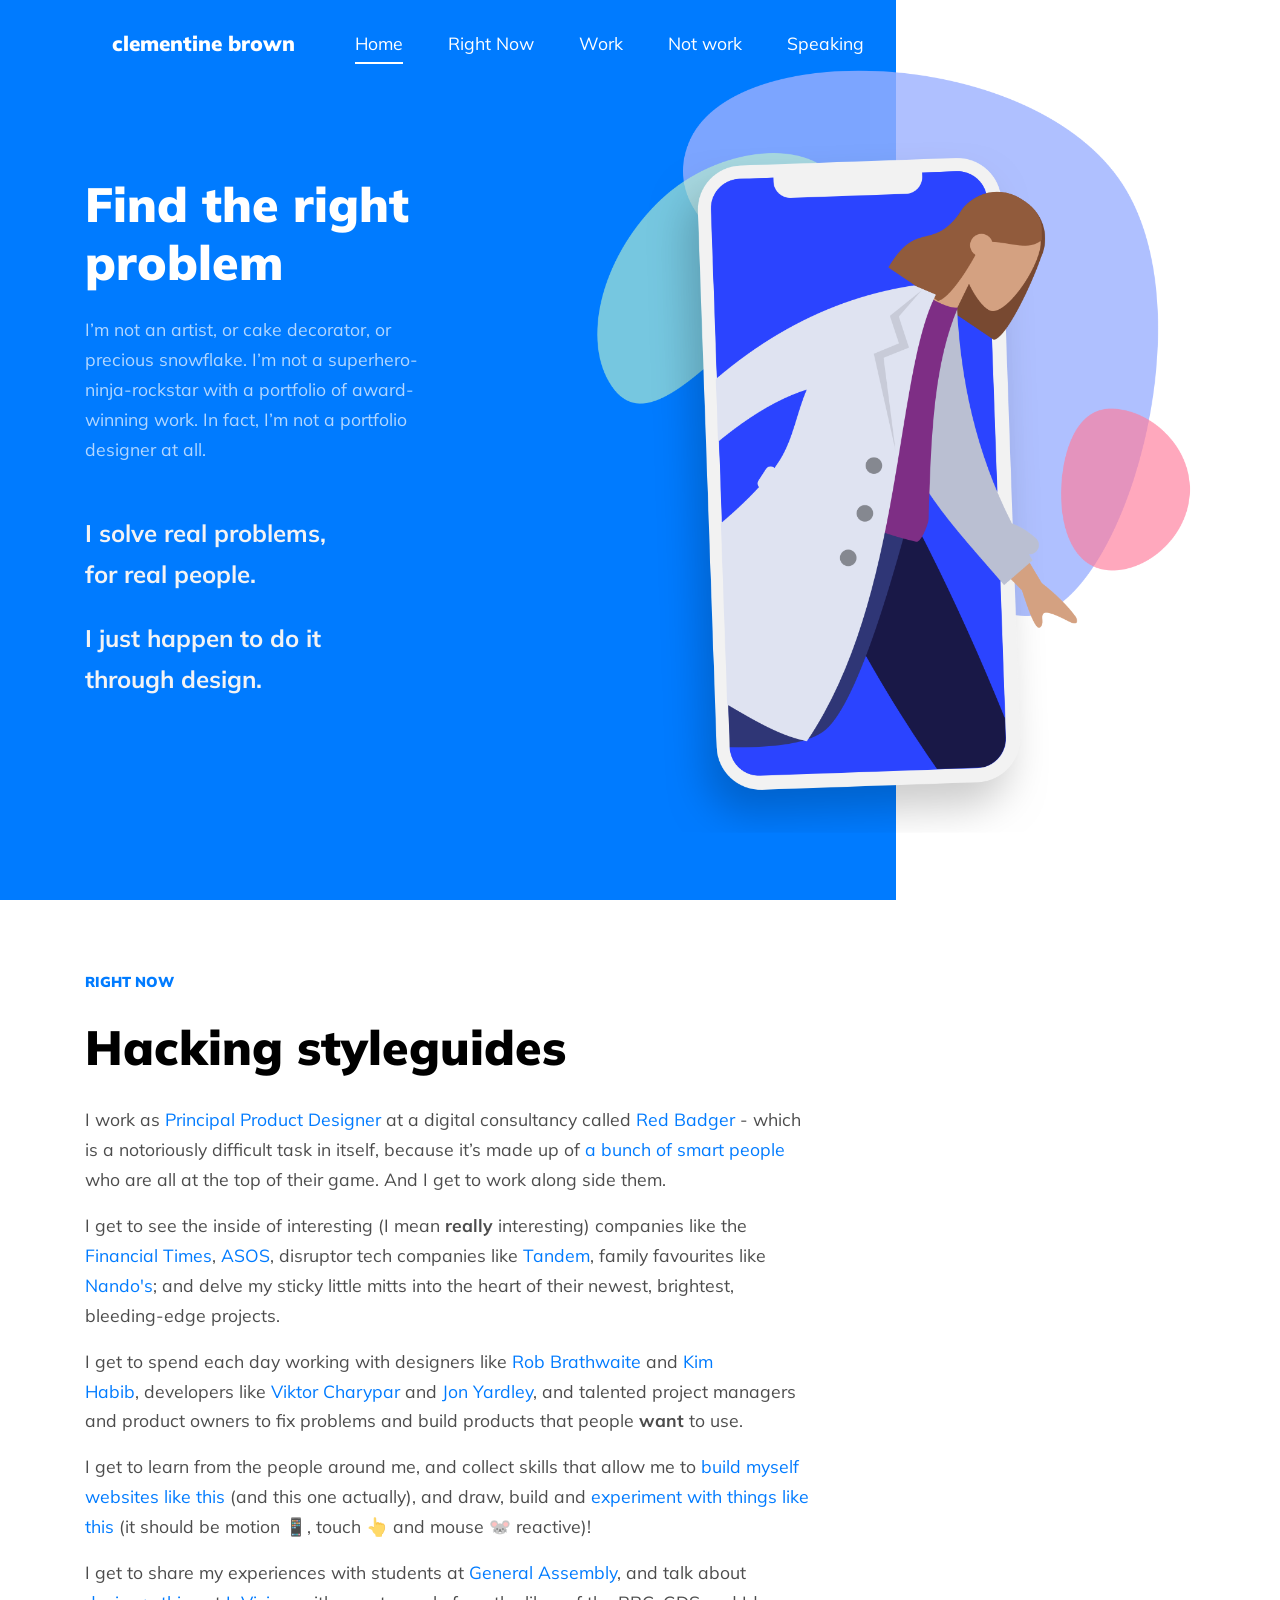
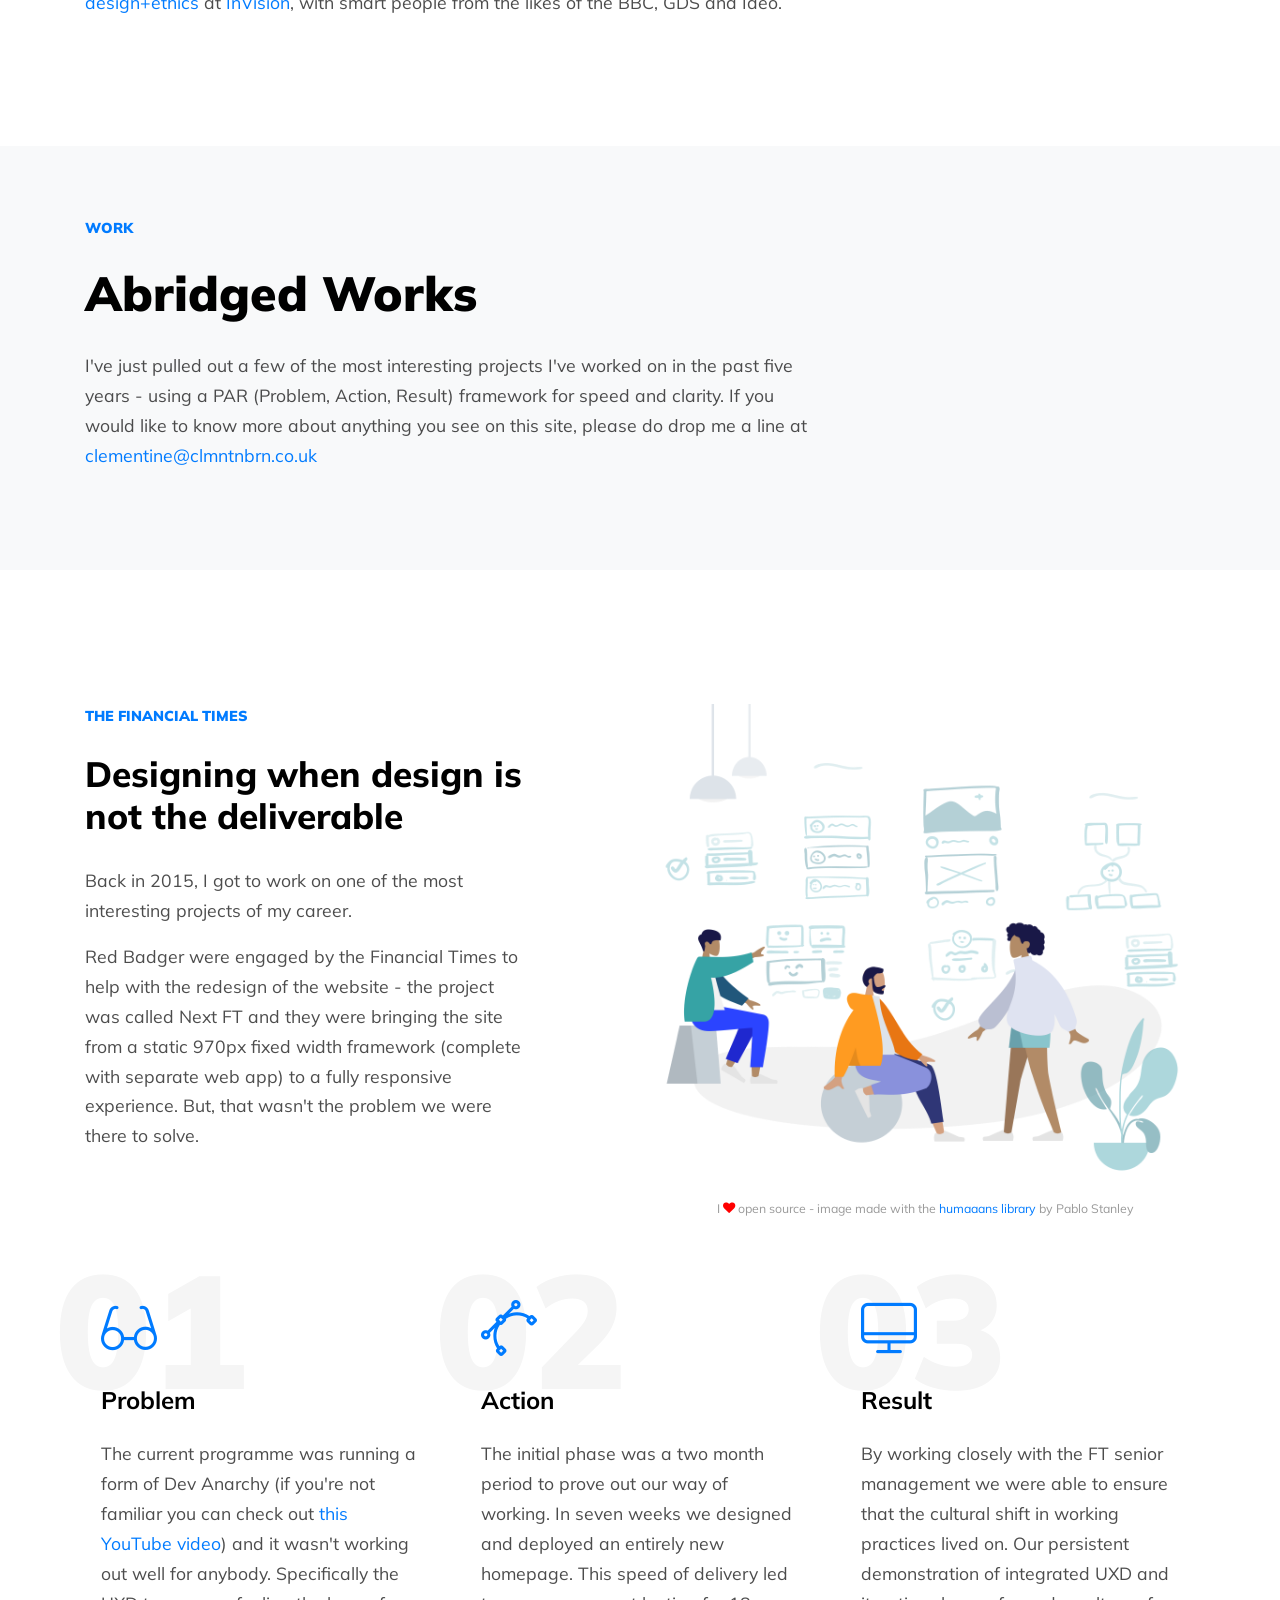
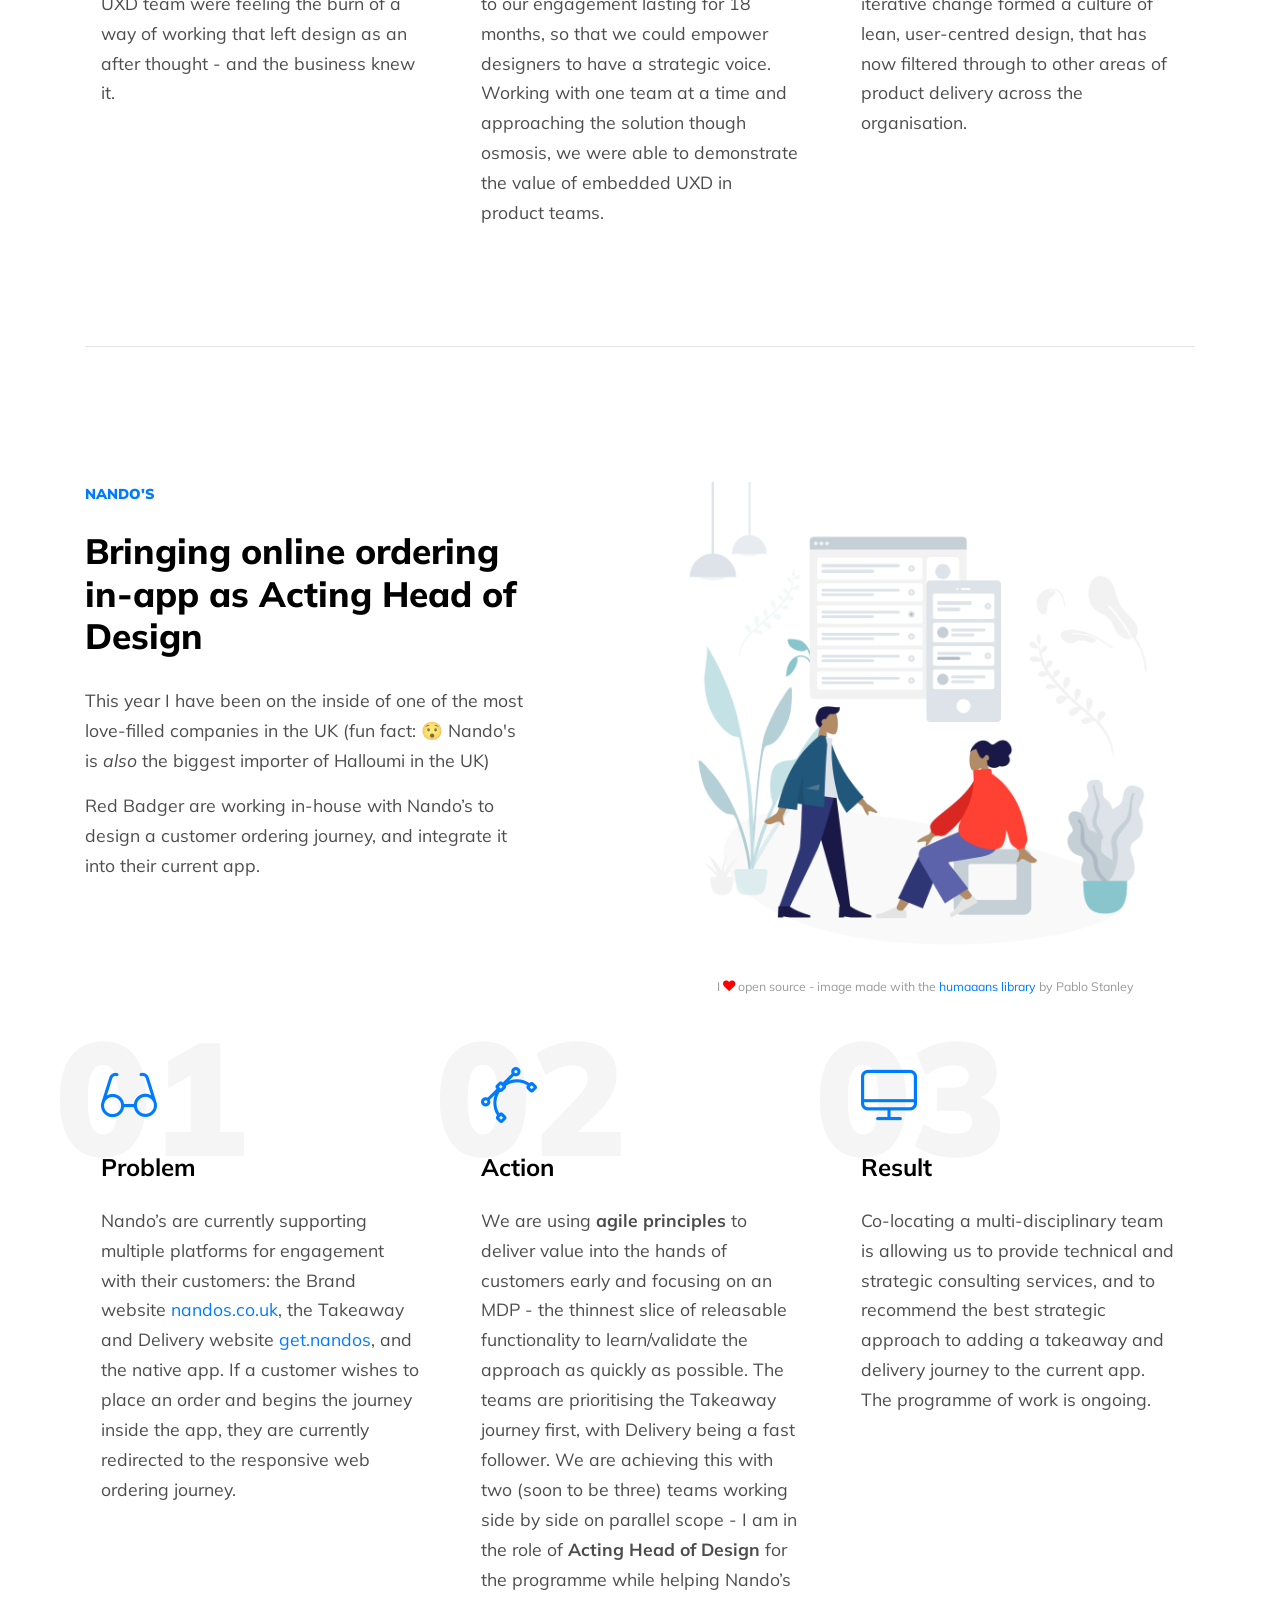
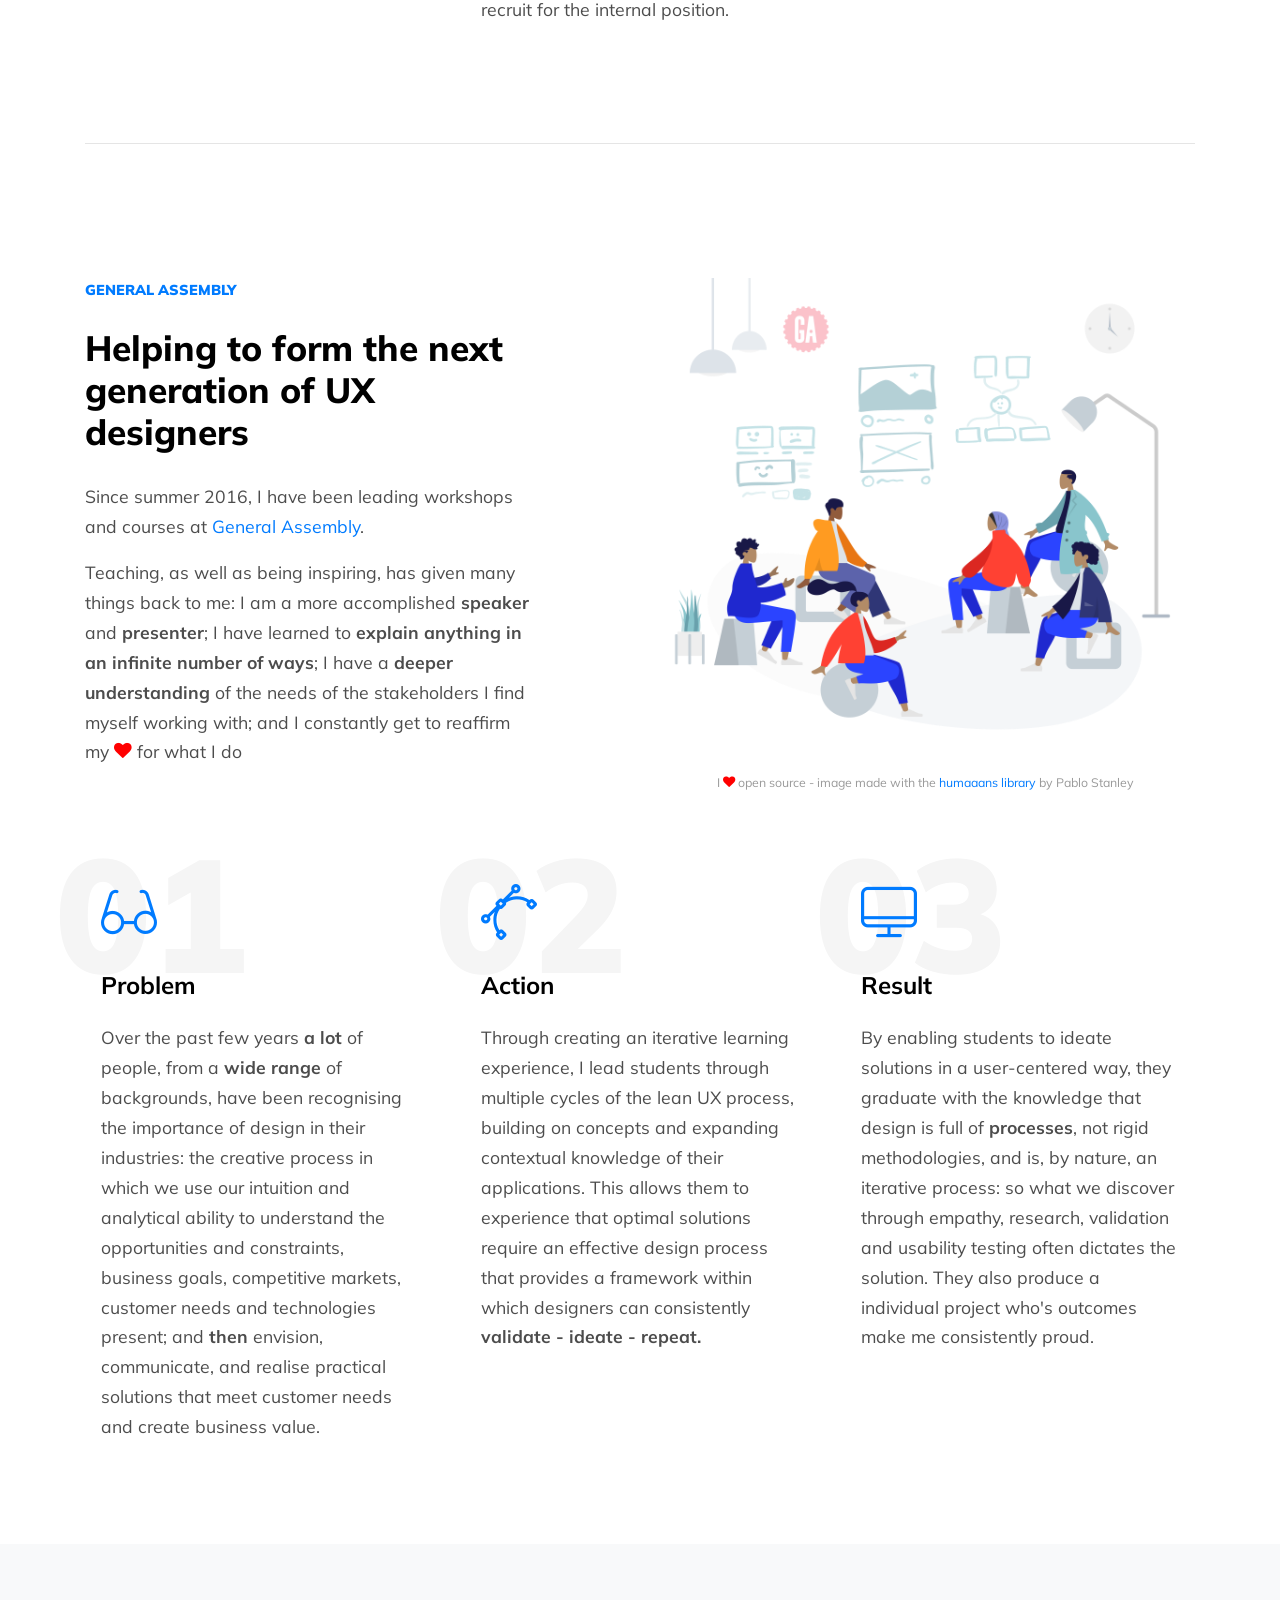
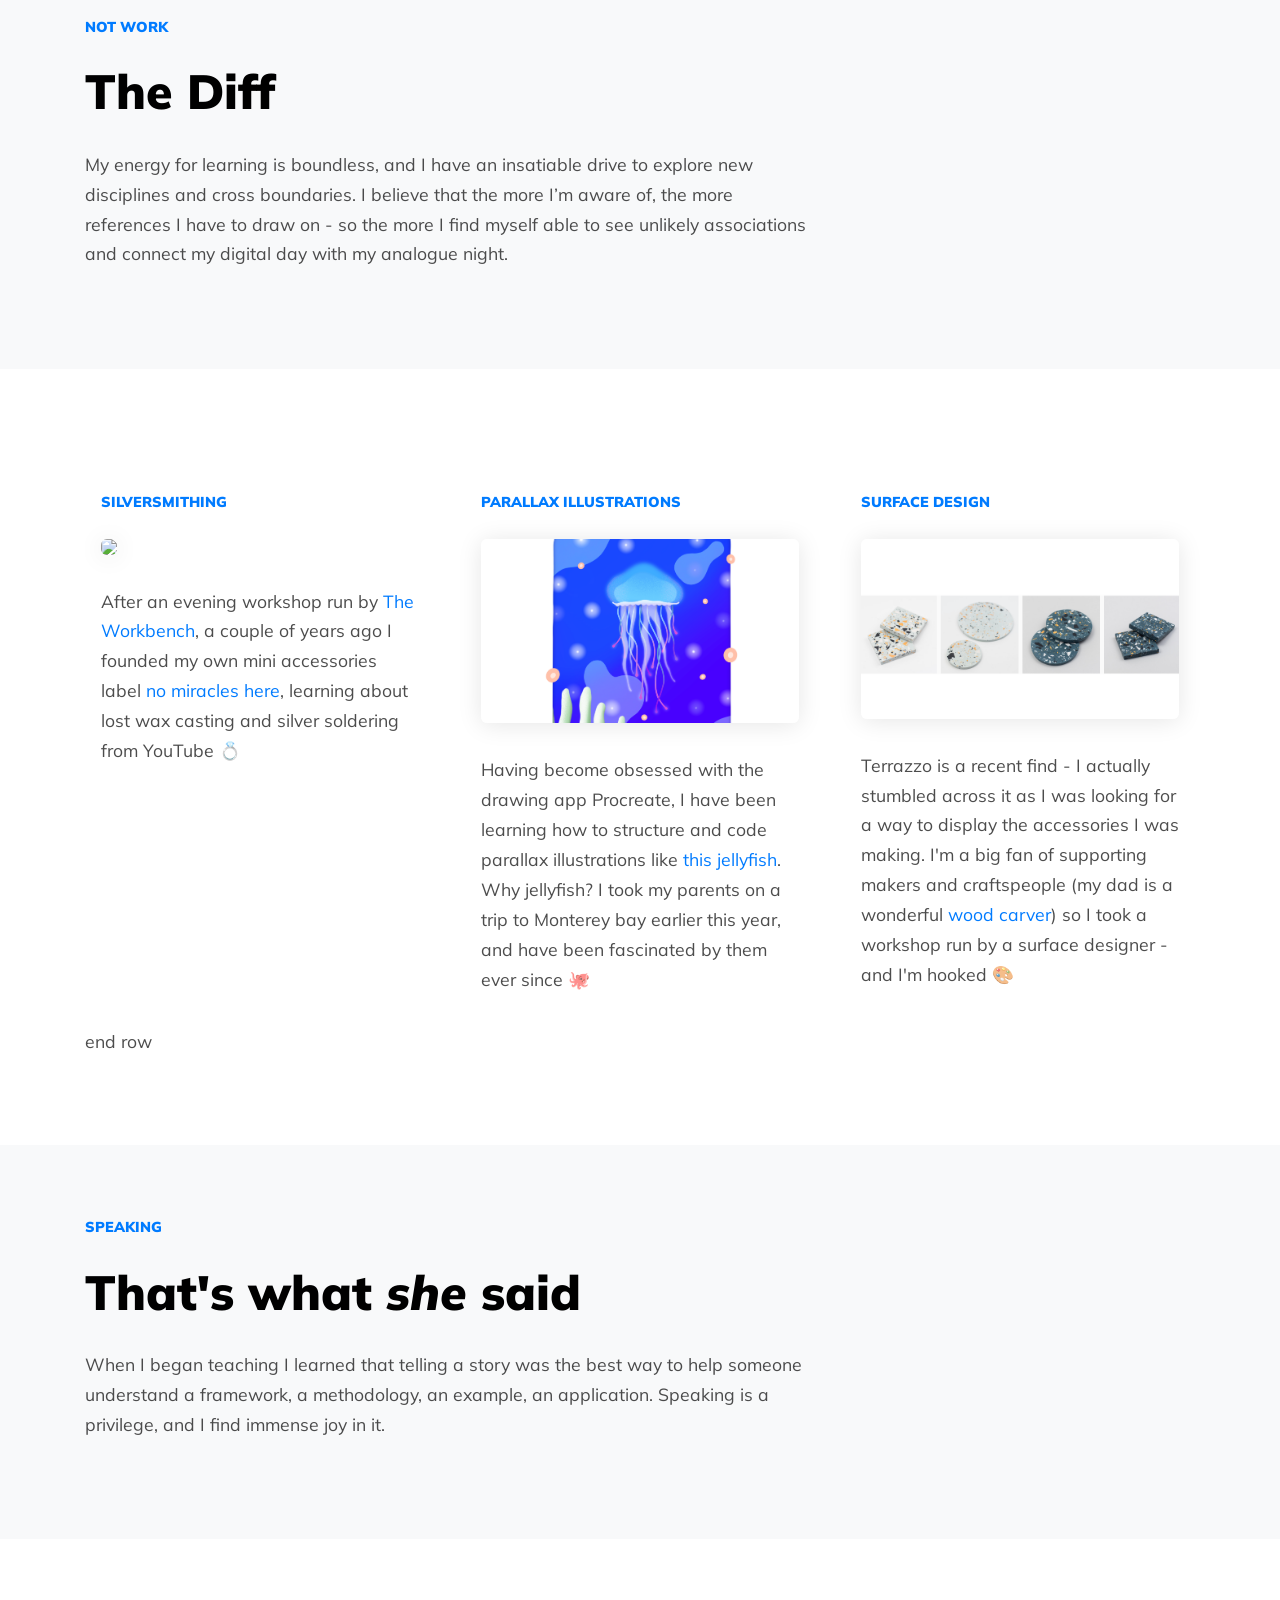
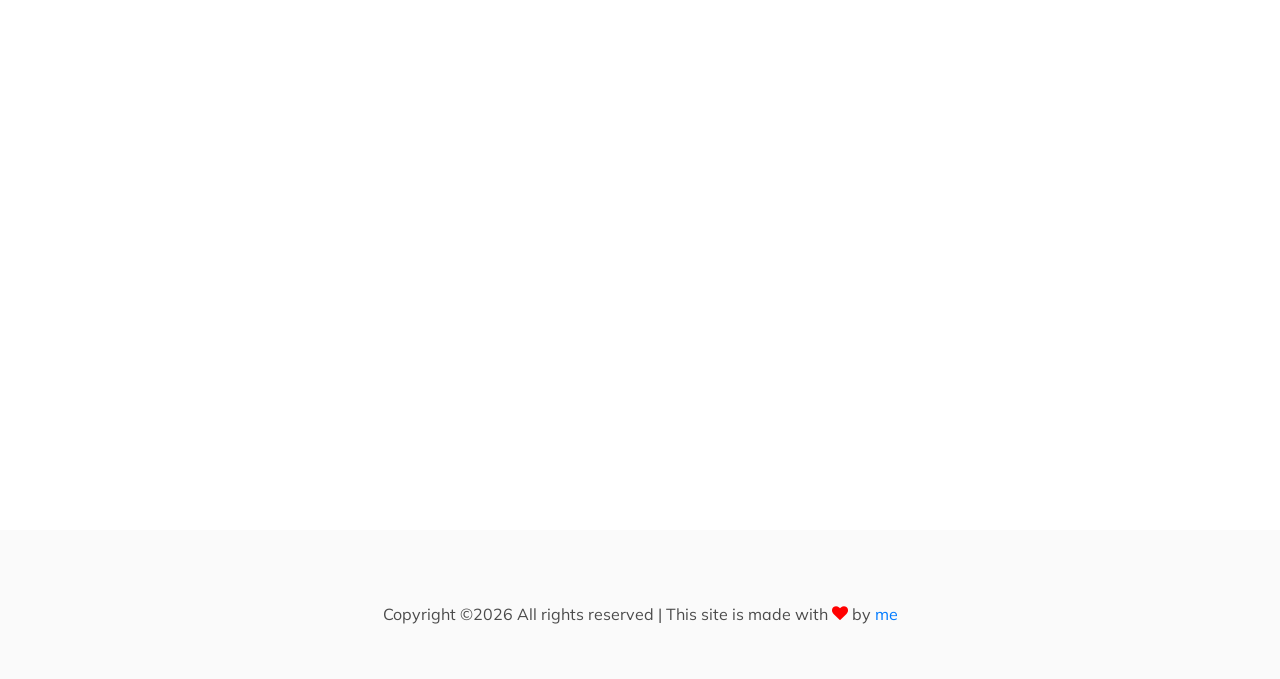
==== commit 683188ab: "adding everything" ====
--- a/index.html
+++ b/index.html
@@ -44,14 +44,15 @@
       
       <div class="container-fluid">
         <div class="d-flex align-items-center">
-          <div class="site-logo"><a href="index.html">clmntnbrn</a></div>
+          <div class="site-logo"><a href="index.html">clementine brown</a></div>
           <div>
             <nav class="site-navigation position-relative text-right" role="navigation">
               <ul class="site-menu main-menu js-clone-nav mr-auto d-none d-lg-block">
                 <li><a href="#home-section" class="nav-link">Home</a></li>
-                <li><a href="#what-i-do-section" class="nav-link">At the moment</a></li>
+                <li><a href="#what-i-do-section" class="nav-link">Right Now</a></li>
                 <li><a href="#work-section" class="nav-link">Work</a></li>
                 <li><a href="#notwork-section" class="nav-link">Not work</a></li>
+                <li><a href="#speaking-section" class="nav-link">Speaking</a></li>
                 <!-- <li><a href="#process-section" class="nav-link">Process</a></li>
                 <li><a href="#services-section" class="nav-link">Services</a></li> -->
               </ul>
@@ -74,7 +75,7 @@
       <div class="container">
         <div class="row align-items-center">
           <div class="col-lg-4 mr-auto" data-aos="fade-up">
-            <h1>Find the right problem, you'll design the right solution.</h1>
+            <h1 style="padding-bottom: 1rem;">Find the right problem</h1>
             <p class="mb-5">I’m not an artist, or cake decorator, or precious snowflake. I’m not a superhero-ninja-rockstar with a portfolio of award-winning work. In fact, I’m not a portfolio designer at all.</p>
             <p class="sub-title">I solve real problems, <br>for real people.</p>
             <p class="sub-title">I just happen to do it <br>through design.</p>
@@ -101,7 +102,7 @@
         <div class="row">
           <div class="col-lg-8  mb-5">
               <span class="section-sub-title d-block">Right now</span>
-              <h2 class="section-title">At the moment</h2>
+              <h2 class="section-title">Hacking styleguides</h2>
               <p>I work as <a href="https://red-badger.com/people/clementine-brown" target="_blank"> Principal Product Designer</a> at a digital consultancy called <a href="http://red-badger.com" target="_blank">Red Badger</a> - which is a notoriously difficult task in itself, because it’s made up of <a href="http://red-badger.com/about-us/people/" target="_blank">a bunch of smart people</a> who are all at the top of their game. And I get to work along side them.</p>
                 <p>I get to see the inside of interesting (I mean <strong>really</strong> interesting) companies like the <a href="http://m.ft.com" target="_blank">Financial Times</a>, <a href="http://www.asos.com" target="_blank">ASOS</a>, disruptor tech companies like <a href="https://tandem.co.uk" target="_blank">Tandem</a>, family favourites like<a href="https://nandos.co.uk" target="_blank"> Nando's</a>; and delve my sticky little mitts into the heart of their newest, brightest, bleeding-edge projects.</p>
                 <p>I get to spend each day working with designers like <a href="https://red-badger.com/people/rob-brathwaite" target="_blank">Rob Brathwaite</a> and <a href="https://red-badger.com/people/kim-habib" target="_blank">Kim Habib</a>, developers like <a href="https://twitter.com/charypar" target="_blank">Viktor Charypar</a> and <a href="https://twitter.com/jonyardley" target="_blank">Jon Yardley</a>, and talented project managers and product owners to fix problems and build products that people <b>want</b> to use.</p>
@@ -122,59 +123,13 @@
   <div class="container">
     <div class="row">
       <div class="col-lg-8 mb-5">
-        <span class="section-sub-title d-block">A few stories</span>
-        <h2 class="section-title">Work</h2>
+        <span class="section-sub-title d-block">Work</span>
+        <h2 class="section-title">Abridged Works</h2>
         <p>I've just pulled out a few of the most interesting projects I've worked on in the past five years - using a PAR (Problem, Action, Result) framework for speed and clarity. If you would like to know more about anything you see on this site, please do drop me a line at <a href="mailto:clementine@clmntnbrn.co.uk?subject=Hello Clementine!" target="_blank">clementine@clmntnbrn.co.uk</a></p>
       </div>
     </div>
   </div> <!-- end container -->
-
-  <!-- start carousel -->
-  <!-- <div class="owl-carousel nonloop-block-13">
-    
-    <a class="work-thumb" href="images/ft_homepage.png" data-fancybox="gallery">
-      <div class="work-text">
-        <h3>Financial Times</h3>
-        <span class="category">Adaptive redesign of a (very) old static site <br> for a media giant</span>
-        </div>
-        <img src="images/ft_homepage.png" alt="Image" class="img-fluid">
-      </a> 
-      
-      <a class="work-thumb" href="images/nandos_app_order_menu.jpg" data-fancybox="gallery">
-        <div class="work-text">
-          <h3>Nando's</h3>
-          <span class="category">Design and build of the order journey in <br>Nando's app</span>
-          </div>
-          <img src="images/nandos_app_order_menu.jpg" alt="Image" class="img-fluid">
-        </a> 
-        
-        <a class="work-thumb" href="images/asos_my_account.png"  data-fancybox="gallery">
-          <div class="work-text">
-            <h3>Asos</h3>
-            <span class="category">Responsive redesign of the My Account section</span>
-          </div>
-          <img src="images/asos_my_account.png" alt="Image" class="img-fluid">
-        </a>
-        
-        <a class="work-thumb" href="images/tandem_app.png"  data-fancybox="gallery">
-          <div class="work-text">
-            <h3>Tandem bank</h3>
-            <span class="category">Discovery phase for an in-app offering</span>
-          </div>
-          <img src="images/tandem_app.png" alt="Image" class="img-fluid">
-        </a>
-        
-        <a class="work-thumb" href="images/pride_london.png"  data-fancybox="gallery">
-          <div class="work-text">
-            <h3>Pride London</h3>
-            <span class="category">Full redesign and replatform for the festival app</span>
-          </div>
-          <img src="images/pride_london.png" alt="Image" class="img-fluid">
-        </a>
-        
-      </div> end carousel -->
-      
-    </div>
+</div>
     
     <!-- END WORK SECTION -->
     
@@ -182,11 +137,11 @@
     
     <div class="site-section section-1">
       <div class="container">
-        <div class="row">
+        <div class="row" style="padding-bottom: 2rem;">
           <div class="col-lg-5 mr-auto mb-5">
             <div class="mb-5">
               <p class="section-sub-title d-block">THE FINANCIAL TIMES</p>
-              <h2 class="section-title">Designing when design is not the deliverable</h2>
+              <h2 class="section-title-small">Designing when design is not the deliverable</h2>
               <p>Back in 2015, I got to work on one of the most interesting projects of my career.</p>
               <p>Red Badger were engaged by the Financial Times to help with the redesign of the website - the project was
                 called Next FT and they were bringing the site from a static 970px fixed width framework (complete with
@@ -256,11 +211,11 @@
     
      <div class="site-section section-1">
         <div class="container">
-          <div class="row">
+          <div class="row" style="padding-bottom: 2rem;">
             <div class="col-lg-5 mr-auto mb-5">
               <div class="mb-5">
                 <p class="section-sub-title d-block">NANDO'S</p>
-                <h2 class="section-title">Bringing online ordering in-app as Acting Head of Design</h2>
+                <h2 class="section-title-small">Bringing online ordering in-app as Acting Head of Design</h2>
                 <p>This year I have been on the inside of one of the most love-filled companies in the UK (fun fact: 😯 Nando's is <i>also</i> the biggest importer of Halloumi in the UK)</p>
                 <p>Red Badger are working in-house with Nando’s to design a customer ordering journey, and integrate it into their current app. </p>
               </div>
@@ -326,9 +281,9 @@
                 <div class="col-lg-5 mr-auto mb-5">
                   <div class="mb-5">
                     <p class="section-sub-title d-block">GENERAL ASSEMBLY</p>
-                    <h2 class="section-title">Helping to form the next generation of UX designers</h2>
+                    <h2 class="section-title-small">Helping to form the next generation of UX designers</h2>
                     <p>Since summer 2016, I have been leading workshops and courses at <a href="https://generalassemb.ly" target="_blank">General Assembly</a>. 
-                      <p>Teaching, as well as being inspiring, has given many things back to me: I am a more accomplished <strong>speaker</strong> and <strong>presenter</strong>; I have learned to <strong>explain anything in an infinite number of ways</strong>; I have deeper understanding and more <strong>successful interpretation</strong> of the needs of the stakeholders I find myself working with; and I constantly get to reaffirm my <i class="icon-heart" aria-hidden="true"></i> for what I do</p>
+                      <p>Teaching, as well as being inspiring, has given many things back to me: I am a more accomplished <strong>speaker</strong> and <strong>presenter</strong>; I have learned to <strong>explain anything in an infinite number of ways</strong>; I have a <strong>deeper understanding</strong> of the needs of the stakeholders I find myself working with; and I constantly get to reaffirm my <i class="icon-heart" aria-hidden="true"></i> for what I do</p>
                   </div>
                 </div> <!-- end col -->
           
@@ -378,7 +333,7 @@
             </div> <!-- end container -->
           </div> <!-- end section -->
           
-          <!-- END GA's -->
+          <!-- END GA -->
 
     <!-- START NOTWORK SECTION -->
 
@@ -386,8 +341,8 @@
         <div class="container">
           <div class="row">
             <div class="col-lg-8 mb-5">
-              <span class="section-sub-title d-block">Other things I do</span>
-              <h2 class="section-title">Not Work</h2>
+              <span class="section-sub-title d-block">Not Work</span>
+              <h2 class="section-title">The Diff</h2>
               <p>My energy for learning is boundless, and I have an insatiable drive to explore new disciplines and cross boundaries. I believe that the more I’m aware of, the more references I have to draw on - so the more I find myself able to see unlikely associations and connect my digital day with my analogue night. </p>
             </div>
           </div> <!-- end row -->
@@ -422,31 +377,80 @@
                     <div>
                         <span class="section-sub-title d-block">surface design</span>
                         <img src="images/terrazzo.png" class="img-fluid box-shadow">
-                        <p>Terrazzo is a recent find - I actually stumbled across it as I was looking for a way to display the accessories I was making. I'm a big fan of supporting makers and craftspeople (my dad is a <a href="http://feathercarver.co.uk" target="_blank">master craftsperson</a> with wood) so I took a workshop run by a surface designer - and I'm hooked 🎨</p>
+                        <p>Terrazzo is a recent find - I actually stumbled across it as I was looking for a way to display the accessories I was making. I'm a big fan of supporting makers and craftspeople (my dad is a wonderful <a href="http://feathercarver.co.uk" target="_blank">wood carver</a>) so I took a workshop run by a surface designer - and I'm hooked 🎨</p>
                       </div>
                 </div>
               </div>
-            </div> <!-- end row -->
+            </div> end row
         </div> <!-- end container -->
       </div>
   
       <!-- END NOT WORK SECTION -->
 
-
+      <!-- start speaking -->
+
+      <div class="site-section section-2 work-section-cb bg-light" id="speaking-section">
+          <div class="container">
+            <div class="row">
+              <div class="col-lg-8 mb-5">
+                <span class="section-sub-title d-block">Speaking</span>
+                <h2 class="section-title">That's what <em>she</em> said</h2>
+                <p>When I began teaching I learned that telling a story was the best way to help someone understand a framework, a methodology, an example, an application. Speaking is a privilege, and I find immense joy in it. </p>
+              </div>
+            </div> <!-- end row -->
+          </div> <!-- end container -->
+      </div>
+  
+      <div class="site-section section-2 work-section-cb" id="notwork-section"></div>
+          <div class="container">
+            <div class="row" style="padding-bottom: 4rem;">
+                <div class="col-lg-4" data-aos="fade-up" data-aos-delay="">
+                  <div class="process p-3">
+                    <div>
+                      <span class="section-sub-title d-block">Jam London</span>
+                      <img src="images/jam_london.jpg" class="img-fluid box-shadow">
+                      <p><strong>MDP vs MVP</strong></p>
+                      <p>About your customers, or for them?</p>
+                      <span style="background: linear-gradient(to top, yellow 50%, transparent 50%"> <a href="images/clementine_brown_mvp_vs_mdp_talk.pdf" target="_blank">See the deck here</a> </span>
+                    </div>
+                  </div>
+                </div>
+          
+                <div class="col-lg-4" data-aos="fade-up" data-aos-delay="100">
+                  <div class="process p-3">
+                    <div>
+                        <span class="section-sub-title d-block">InVision Panel</span>
+                        <img src="images/design_ethics_invision.jpg" class="img-fluid box-shadow">
+                        <p><strong>Design+Ethics</strong></p>
+                        <p>What would you do?</p>
+                        <span style="background: linear-gradient(to top, yellow 50%, transparent 50%"> <a href="https://www.youtube.com/watch?v=O2pinw_OmJY&feature=youtu.be&utm_campaign=design%2Bethics&utm_source=hs_email&utm_medium=email&utm_content=28316536&_hsenc=p2ANqtz-_1kD8erSPveJhABz4l8fptX-pFn7ewoF25tsuQN6_aeLSKDWWvpxP9RQK86y0hiS-RtOX6LYWUj_CDOv1fiqf8KS09_g&_hsmi=28316536" target="_blank">Watch the event here</a> </span>
+                      </div>
+                  </div>
+                </div>
+          
+                <div class="col-lg-4" data-aos="fade-up" data-aos-delay="200">
+                  <div class="process p-3">
+                      <div>
+                          <span class="section-sub-title d-block">UXD Exchange Meetup</span>
+                          <img src="images/circular_design_meetup.jpg" class="img-fluid box-shadow">
+                          <p><strong>Circular is the New Straight</p></strong>
+                          <p>Document disassembly.</p>
+                          <span style="background: linear-gradient(to top, yellow 50%, transparent 50%"> <a href="images/clementine_brown_circular_design_talk.pdf" target="_blank">See the deck here</a> </span>
+                        </div>
+                  </div>
+                </div>
+              </div> <!-- end row -->
+          </div> <!-- end container -->
+        </div>
+
+      <!-- end speaking -->
      
     <footer class="footer-section text-center">  
       <div class="row">
         <div class="col-md-12">
           <div>
             <p>
-              <!-- Link back to Colorlib can't be removed. Template is licensed under CC BY 3.0. -->
               Copyright &copy;<script>document.write(new Date().getFullYear());</script> All rights reserved | This site is made with <i class="icon-heart" aria-hidden="true"></i> by <a href="#home-section" class="mr-auto">me</a>
-              <!-- Link back to Colorlib can't be removed. Template is licensed under CC BY 3.0. -->
-            </p>
-            <p class="footer-invis">
-              <!-- Link back to Colorlib can't be removed. Template is licensed under CC BY 3.0. -->
-              Copyright &copy;<script>document.write(new Date().getFullYear());</script> All rights reserved | This template is made with love by <a href="https://colorlib.com" target="_blank" >Colorlib</a>
-              <!-- Link back to Colorlib can't be removed. Template is licensed under CC BY 3.0. -->
             </p>
           </div>
         </div>
--- a/css/style.css
+++ b/css/style.css
@@ -687,7 +687,17 @@
   color: #000;
   margin-bottom: 1.8rem;
   font-weight: 900;
-  max-width: 450px; }
+  max-width: 500px; }
+  @media (max-width: 991.98px) {
+    .section-title {
+      font-size: 1.5rem; } }
+
+.section-title-small {
+  font-size: 2.2rem;
+  color: #000;
+  margin-bottom: 1.8rem;
+  font-weight: 800;
+  max-width: 500px; }
   @media (max-width: 991.98px) {
     .section-title {
       font-size: 1.5rem; } }
@@ -920,3 +930,8 @@
   -webkit-border-radius: 6px 6px 6px 6px;
   border: 0px none #000000;
 }
+
+span a:hover{
+  background: yellow;
+  color: black;
+}
